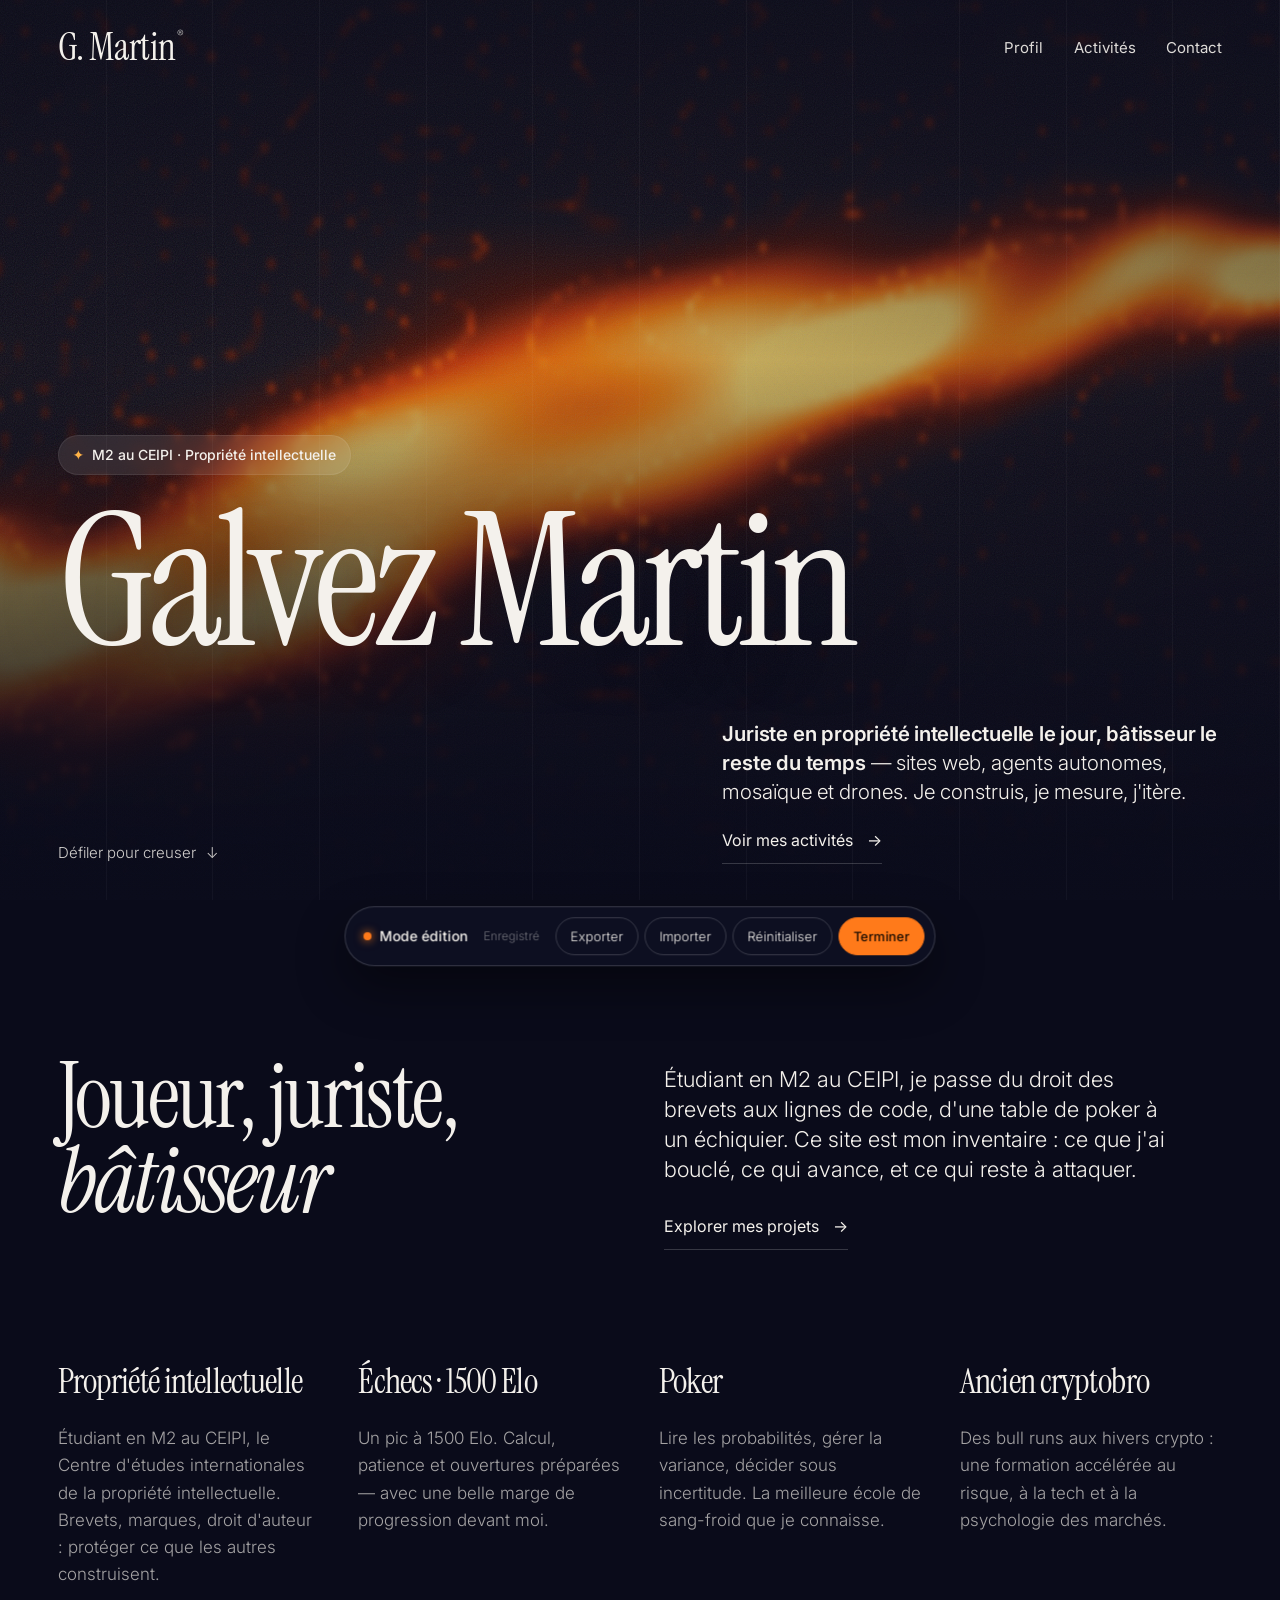
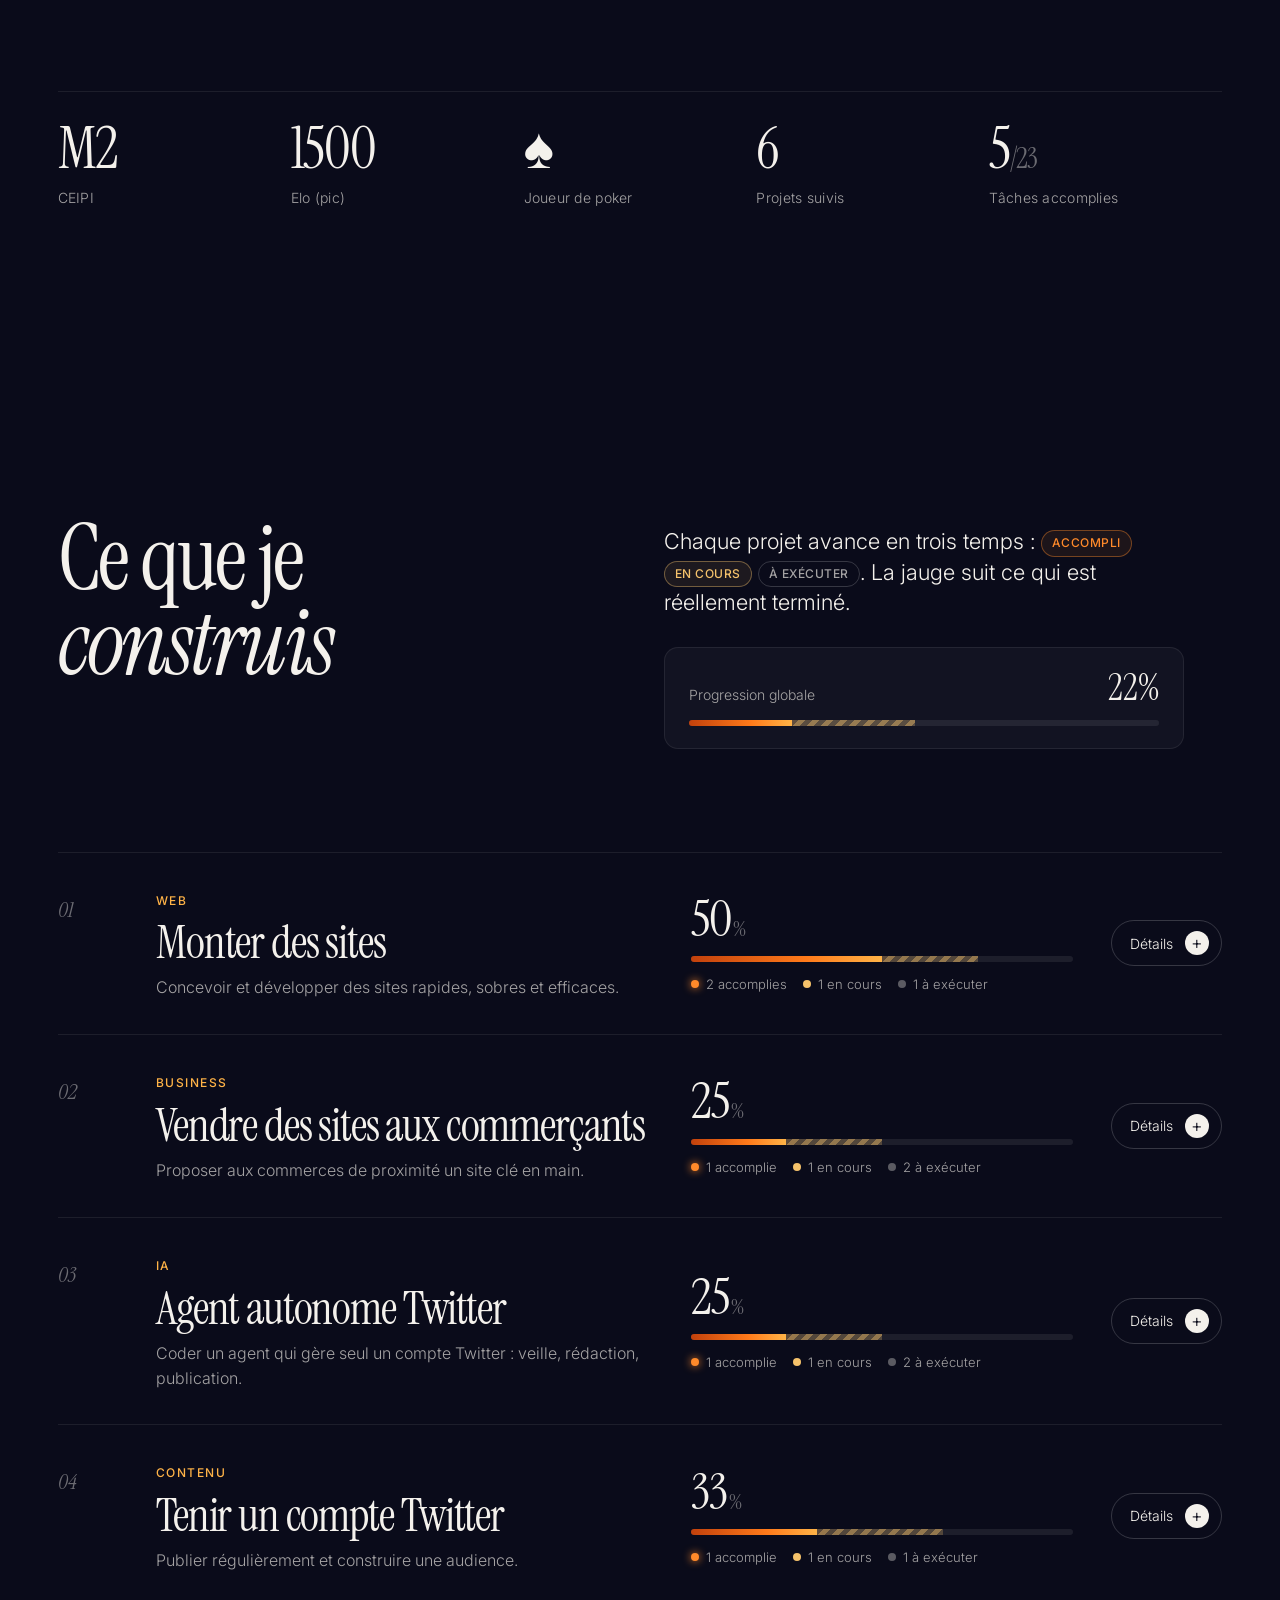
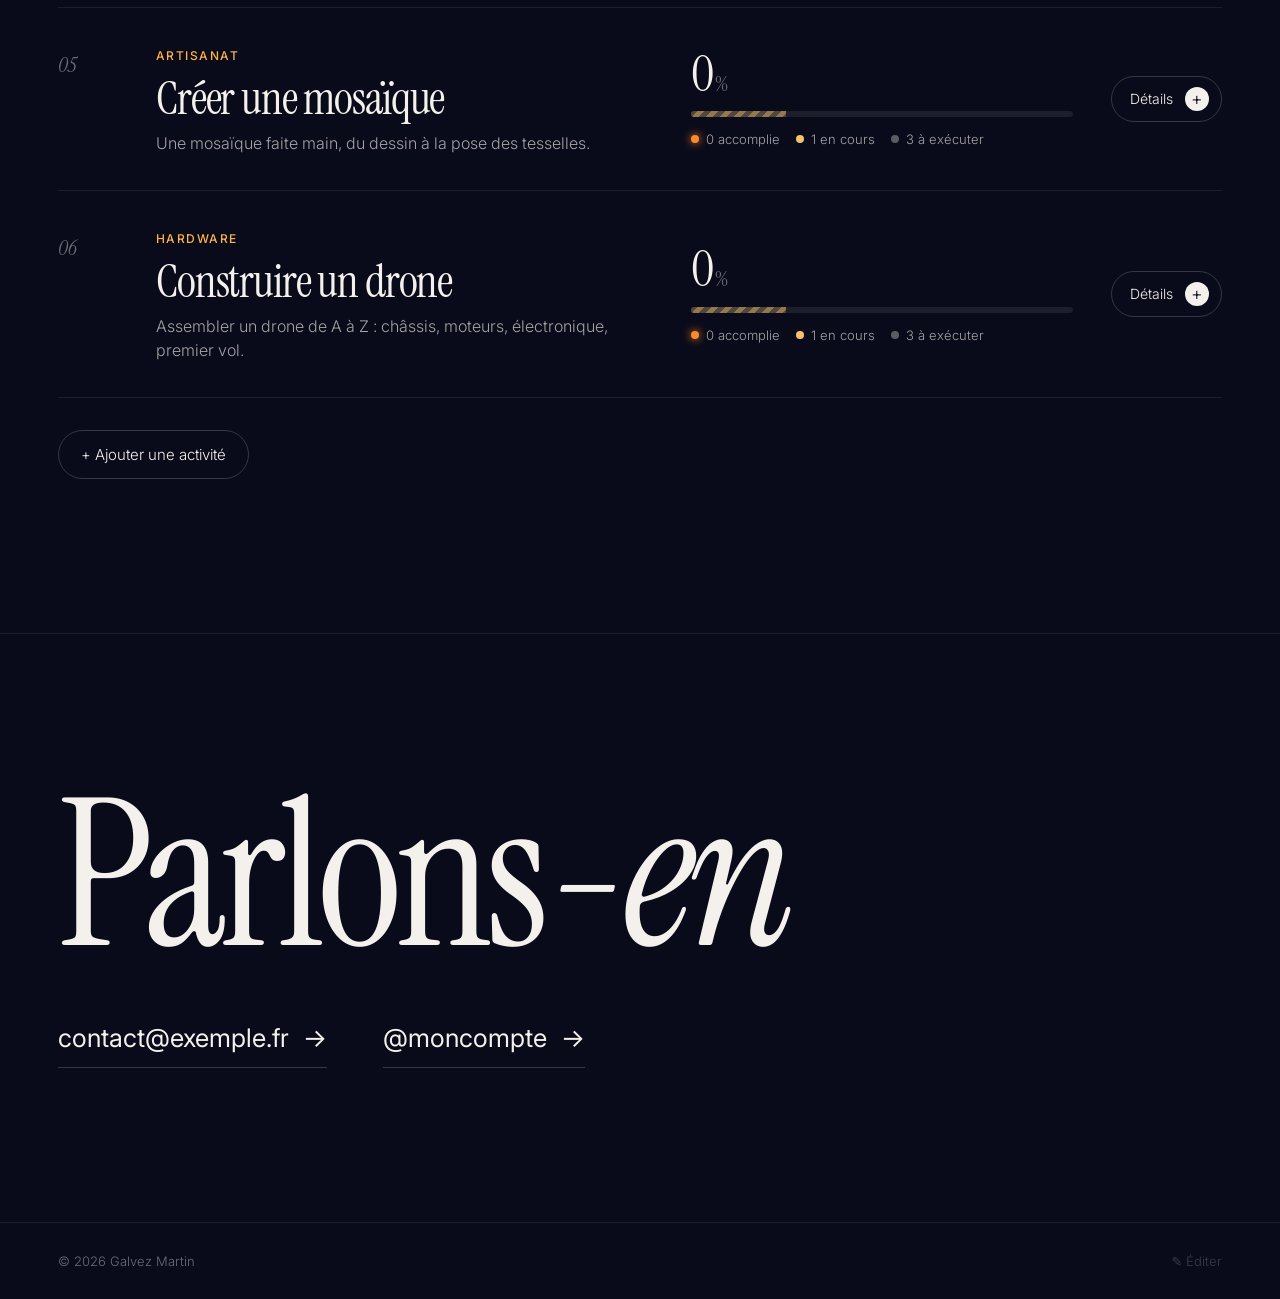
==== index.html @ 37144807 "Site personnel éditable : profil, activités avec suivi de progression et photos Page statique inspir" ====
<!doctype html>
<html lang="fr">
<head>
  <meta charset="utf-8">
  <meta name="viewport" content="width=device-width, initial-scale=1">
  <title>Galvez Martin</title>
  <meta name="description" content="Galvez Martin — étudiant M2 au CEIPI, joueur d'échecs et de poker, bâtisseur de sites, d'agents autonomes, de mosaïques et de drones.">
  <link rel="preconnect" href="https://fonts.googleapis.com">
  <link rel="preconnect" href="https://fonts.gstatic.com" crossorigin>
  <link href="https://fonts.googleapis.com/css2?family=Instrument+Serif:ital@0;1&family=Inter:wght@300;400;500;600&display=swap" rel="stylesheet">
  <link rel="stylesheet" href="css/style.css">
</head>
<body>
  <div class="grid-lines" aria-hidden="true"></div>

  <!-- HERO -->
  <header class="hero" id="top">
    <canvas class="lava" id="lava" aria-hidden="true"></canvas>
    <div class="hero-shade" aria-hidden="true"></div>

    <nav class="nav">
      <a class="logo" href="#top"><span data-edit="profile.logo"></span><sup>®</sup></a>
      <div class="nav-links">
        <a href="#profil">Profil</a>
        <a href="#activites">Activités</a>
        <a href="#contact">Contact</a>
      </div>
    </nav>

    <div class="hero-inner">
      <span class="pill"><span class="spark">✦</span> <span data-edit="profile.badge"></span></span>
      <h1 class="hero-title" data-edit="profile.name"></h1>
    </div>

    <div class="hero-bottom">
      <a class="scroll-cue" href="#profil">Défiler pour creuser <span class="arrow-down">↓</span></a>
      <div class="hero-lead">
        <p><strong data-edit="profile.leadStrong"></strong> <span data-edit="profile.lead"></span></p>
        <a class="link-arrow" href="#activites">Voir mes activités <span>→</span></a>
      </div>
    </div>
  </header>

  <main>
    <!-- PROFIL -->
    <section class="section profile" id="profil">
      <div class="split">
        <h2 class="display">Joueur, juriste,<br><em>bâtisseur</em></h2>
        <div class="split-right">
          <p class="lead" data-edit="profile.intro"></p>
          <a class="link-arrow" href="#activites">Explorer mes projets <span>→</span></a>
        </div>
      </div>

      <div class="traits" id="traits"></div>

      <dl class="stats" id="stats"></dl>
    </section>

    <!-- ACTIVITÉS -->
    <section class="section activities-section" id="activites">
      <div class="split">
        <h2 class="display">Ce que je<br><em>construis</em></h2>
        <div class="split-right">
          <p class="lead">Chaque projet avance en trois temps : <span class="tag tag-done">Accompli</span> <span class="tag tag-doing">En cours</span> <span class="tag tag-todo">À exécuter</span>. La jauge suit ce qui est réellement terminé.</p>
          <div class="global-progress" id="globalProgress"></div>
        </div>
      </div>

      <div class="activities" id="activities"></div>

      <button class="btn btn-ghost edit-only add-activity" id="addActivity" type="button">+ Ajouter une activité</button>
    </section>

    <!-- CONTACT -->
    <section class="section contact" id="contact">
      <h2 class="display huge">Parlons<em>-en</em></h2>
      <div class="contact-links">
        <a class="link-arrow" id="mailLink" href="#"><span data-edit="profile.email"></span> <span>→</span></a>
        <a class="link-arrow" id="twitterLink" href="#" target="_blank" rel="noopener"><span data-edit="profile.twitter"></span> <span>→</span></a>
      </div>
    </section>
  </main>

  <footer class="footer">
    <span>© <span id="year"></span> <span data-edit="profile.name"></span></span>
    <a href="#edit" class="edit-trigger" id="editTrigger" title="Mode édition">✎ Éditer</a>
  </footer>

  <!-- Barre d'édition -->
  <div class="editbar" id="editbar" role="toolbar" aria-label="Outils d'édition">
    <span class="editbar-title"><span class="dot"></span> Mode édition</span>
    <span class="editbar-status" id="saveStatus">Enregistré</span>
    <div class="editbar-actions">
      <button class="btn btn-small" id="exportBtn" type="button" title="Télécharger data.js à placer dans le dossier js/ pour publier">Exporter</button>
      <label class="btn btn-small" title="Recharger une sauvegarde (data.js ou .json)">Importer<input type="file" id="importInput" accept=".js,.json,application/json,text/javascript" hidden></label>
      <button class="btn btn-small btn-danger" id="resetBtn" type="button" title="Effacer les modifications locales">Réinitialiser</button>
      <button class="btn btn-small btn-solid" id="exitEdit" type="button">Terminer</button>
    </div>
  </div>

  <!-- Visionneuse photo -->
  <div class="lightbox" id="lightbox" hidden>
    <button class="lightbox-close" type="button" aria-label="Fermer">×</button>
    <button class="lightbox-nav prev" type="button" aria-label="Photo précédente">←</button>
    <figure><img alt=""><figcaption></figcaption></figure>
    <button class="lightbox-nav next" type="button" aria-label="Photo suivante">→</button>
  </div>

  <div class="toast" id="toast" role="status" aria-live="polite"></div>

  <script src="js/data.js"></script>
  <script src="js/lava.js"></script>
  <script src="js/app.js"></script>
</body>
</html>
---- css/style.css ----
/* ============ Jetons ============ */
:root {
  --bg: #0a0b1a;
  --bg-2: #0f1124;
  --surface: rgba(255, 255, 255, 0.035);
  --surface-2: rgba(255, 255, 255, 0.06);
  --line: rgba(255, 255, 255, 0.08);
  --line-strong: rgba(255, 255, 255, 0.18);
  --text: #f4f1ec;
  --muted: rgba(244, 241, 236, 0.66);
  --faint: rgba(244, 241, 236, 0.42);
  --lava: #ff7a1a;
  --lava-2: #ffb347;
  --ember: #c2410c;
  --done: #ff8a2a;
  --doing: #f5c26b;
  --todo: rgba(244, 241, 236, 0.35);
  --serif: 'Instrument Serif', 'Times New Roman', serif;
  --sans: 'Inter', system-ui, -apple-system, 'Segoe UI', sans-serif;
  --gutter: clamp(16px, 4.5vw, 80px);
  --radius: 14px;
  --ease: cubic-bezier(.2, .7, .1, 1);
}

*, *::before, *::after { box-sizing: border-box; }
html { scroll-behavior: smooth; -webkit-text-size-adjust: 100%; }
body {
  margin: 0;
  background: var(--bg);
  color: var(--text);
  font-family: var(--sans);
  font-weight: 300;
  font-size: 16px;
  line-height: 1.55;
  -webkit-font-smoothing: antialiased;
  overflow-x: hidden;
}
body.no-scroll { overflow: hidden; }
img { max-width: 100%; display: block; }
a { color: inherit; text-decoration: none; }
button, input { font: inherit; color: inherit; }
::selection { background: var(--lava); color: #120a05; }

/* Lignes verticales fines, comme les exemples */
.grid-lines {
  position: fixed;
  inset: 0;
  pointer-events: none;
  z-index: 1;
  background-image: repeating-linear-gradient(90deg, transparent 0, transparent calc(100% / 12 - 1px), rgba(255, 255, 255, 0.035) calc(100% / 12 - 1px), rgba(255, 255, 255, 0.035) calc(100% / 12));
}

/* ============ Hero ============ */
.hero {
  position: relative;
  min-height: 100svh;
  display: flex;
  flex-direction: column;
  padding: 28px var(--gutter) 36px;
  overflow: hidden;
  isolation: isolate;
}
.lava {
  position: absolute;
  inset: -6%;
  width: 112%;
  height: 112%;
  z-index: -2;
  filter: blur(2.5px) saturate(1.15) contrast(1.05);
  transform: scale(1.02);
}
.hero-shade {
  position: absolute;
  inset: 0;
  z-index: -1;
  background:
    radial-gradient(120% 80% at 30% 40%, rgba(10, 11, 26, 0), rgba(10, 11, 26, 0.6)),
    linear-gradient(180deg, rgba(10, 11, 26, 0.5) 0%, rgba(10, 11, 26, 0.1) 40%, rgba(10, 11, 26, 0.9) 92%, var(--bg) 100%);
}
.hero-shade::after { /* grain */
  content: '';
  position: absolute;
  inset: 0;
  opacity: 0.18;
  mix-blend-mode: overlay;
  background-image: url("data:image/svg+xml,%3Csvg xmlns='http://www.w3.org/2000/svg' width='160' height='160'%3E%3Cfilter id='n'%3E%3CfeTurbulence type='fractalNoise' baseFrequency='.9' numOctaves='2' stitchTiles='stitch'/%3E%3C/filter%3E%3Crect width='100%25' height='100%25' filter='url(%23n)'/%3E%3C/svg%3E");
}

.nav {
  display: flex;
  align-items: center;
  justify-content: space-between;
  gap: 24px;
  position: relative;
  z-index: 2;
}
.logo { font-family: var(--serif); font-size: clamp(28px, 3vw, 40px); letter-spacing: -0.01em; line-height: 1; }
.logo sup { font-family: var(--sans); font-size: 10px; margin-left: 2px; vertical-align: top; opacity: .8; }
.nav-links { display: flex; gap: clamp(14px, 2.4vw, 32px); font-size: 15px; font-weight: 400; }
.nav-links a { position: relative; opacity: .9; }
.nav-links a::after {
  content: ''; position: absolute; left: 0; right: 0; bottom: -4px; height: 1px;
  background: currentColor; transform: scaleX(0); transform-origin: left; transition: transform .4s var(--ease);
}
.nav-links a:hover::after { transform: scaleX(1); }

.hero-inner {
  margin-top: auto;
  padding-top: 12vh;
  position: relative;
  z-index: 2;
}
.pill {
  display: inline-flex;
  align-items: center;
  gap: 8px;
  padding: 8px 14px;
  border-radius: 999px;
  background: rgba(255, 255, 255, 0.09);
  backdrop-filter: blur(10px);
  -webkit-backdrop-filter: blur(10px);
  font-size: 14px;
  font-weight: 500;
  border: 1px solid rgba(255, 255, 255, 0.08);
}
.spark { color: var(--lava-2); }
.hero-title {
  font-family: var(--serif);
  font-weight: 400;
  font-size: clamp(64px, 14.5vw, 260px);
  line-height: .9;
  letter-spacing: -0.035em;
  margin: 24px 0 0;
  text-shadow: 0 10px 60px rgba(10, 11, 26, 0.35);
}

.hero-bottom {
  display: flex;
  justify-content: space-between;
  align-items: flex-end;
  gap: 32px;
  margin-top: 6vh;
  position: relative;
  z-index: 2;
}
.scroll-cue { font-size: 15px; display: inline-flex; gap: 10px; align-items: center; opacity: .85; }
.arrow-down { display: inline-block; animation: bob 2.2s var(--ease) infinite; }
@keyframes bob { 50% { transform: translateY(5px); } }
.hero-lead { max-width: 500px; }
.hero-lead p { font-size: clamp(17px, 1.6vw, 22px); line-height: 1.4; margin: 0 0 22px; }
.hero-lead strong { font-weight: 600; letter-spacing: -0.01em; }

.link-arrow {
  display: inline-flex;
  align-items: center;
  gap: 14px;
  padding-bottom: 10px;
  border-bottom: 1px solid var(--line-strong);
  font-size: 16px;
  font-weight: 400;
  transition: border-color .3s, gap .3s var(--ease);
}
.link-arrow > span:last-child { transition: transform .3s var(--ease); }
.link-arrow:hover { border-color: var(--lava); gap: 20px; }

/* ============ Sections ============ */
main, .footer { position: relative; z-index: 2; }
.section { padding: clamp(80px, 12vw, 160px) var(--gutter); position: relative; }
.split {
  display: grid;
  grid-template-columns: 1fr 1fr;
  gap: 48px;
  align-items: start;
}
.display {
  font-family: var(--serif);
  font-weight: 400;
  font-size: clamp(52px, 7vw, 104px);
  line-height: .95;
  letter-spacing: -0.03em;
  margin: 0;
}
.display em { font-style: italic; }
.split-right { max-width: 520px; padding-top: 10px; }
.lead { font-size: clamp(18px, 1.7vw, 26px); line-height: 1.38; margin: 0 0 30px; font-weight: 300; }

/* Traits / convictions */
.traits {
  display: grid;
  grid-template-columns: repeat(4, 1fr);
  gap: clamp(24px, 3vw, 56px);
  margin-top: clamp(64px, 9vw, 130px);
}
.trait h3 {
  font-family: var(--serif);
  font-weight: 400;
  font-size: clamp(30px, 2.7vw, 42px);
  letter-spacing: -0.025em;
  line-height: 1;
  margin: 0 0 26px;
}
.trait p { color: var(--muted); font-size: 17px; line-height: 1.6; margin: 0; }

.stats {
  display: grid;
  grid-template-columns: repeat(5, 1fr);
  margin: clamp(64px, 8vw, 110px) 0 0;
  border-top: 1px solid var(--line);
}
.stat { padding: 28px 20px 0 0; }
.stat dt { font-family: var(--serif); font-size: clamp(40px, 4.5vw, 64px); line-height: 1; letter-spacing: -0.02em; }
.stat dt small { font-size: .5em; color: var(--faint); }
.stat dd { margin: 10px 0 0; color: var(--muted); font-size: 14px; letter-spacing: .02em; }

/* Tags d'état */
.tag {
  display: inline-flex;
  align-items: center;
  gap: 6px;
  font-family: var(--sans);
  font-size: 12px;
  font-weight: 500;
  letter-spacing: .04em;
  text-transform: uppercase;
  padding: 4px 10px;
  border-radius: 999px;
  border: 1px solid;
  vertical-align: middle;
  white-space: nowrap;
}
.tag-done { color: var(--done); border-color: rgba(255, 138, 42, .4); background: rgba(255, 138, 42, .08); }
.tag-doing { color: var(--doing); border-color: rgba(245, 194, 107, .4); background: rgba(245, 194, 107, .08); }
.tag-todo { color: var(--muted); border-color: var(--line-strong); }

/* ============ Barres de progression ============ */
.bar {
  position: relative;
  display: flex;
  height: 6px;
  border-radius: 999px;
  background: rgba(255, 255, 255, 0.08);
  overflow: hidden;
}
.bar-done, .bar-doing { height: 100%; transition: width 1.4s var(--ease); }
.bar-done {
  background: linear-gradient(90deg, var(--ember), var(--lava) 60%, var(--lava-2));
  box-shadow: 0 0 18px rgba(255, 122, 26, .55);
  position: relative;
}
.bar-done::after { /* lueur qui balaie la barre */
  content: '';
  position: absolute;
  inset: 0;
  background: linear-gradient(90deg, transparent, rgba(255, 255, 255, .45), transparent);
  transform: translateX(-100%);
  animation: sheen 3.2s 1.4s ease-in-out infinite;
}
@keyframes sheen { 60%, 100% { transform: translateX(100%); } }
.bar-doing {
  background: repeating-linear-gradient(-45deg, rgba(245, 194, 107, .55) 0 5px, rgba(245, 194, 107, .25) 5px 10px);
  background-size: 14px 14px;
  animation: stripes 1s linear infinite;
}
@keyframes stripes { to { background-position: 14px 0; } }

.global-progress { padding: 22px 24px; border: 1px solid var(--line); border-radius: var(--radius); background: var(--surface); }
.global-head { display: flex; justify-content: space-between; align-items: baseline; margin-bottom: 14px; color: var(--muted); font-size: 14px; }
.global-head strong { font-family: var(--serif); font-weight: 400; color: var(--text); font-size: 36px; line-height: 1; }

/* ============ Activités ============ */
.activities { margin-top: clamp(56px, 8vw, 110px); border-top: 1px solid var(--line); }
.activity { border-bottom: 1px solid var(--line); }
.activity-head {
  display: grid;
  grid-template-columns: 60px minmax(0, 1.3fr) minmax(0, 1fr) auto;
  gap: clamp(16px, 3vw, 48px);
  align-items: center;
  padding: 34px 0;
}
.activity-index { font-family: var(--serif); font-style: italic; color: var(--faint); font-size: 22px; align-self: start; padding-top: 6px; }
.activity-tag { font-size: 12px; text-transform: uppercase; letter-spacing: .12em; color: var(--lava-2); font-weight: 500; }
.activity-title {
  font-family: var(--serif);
  font-weight: 400;
  font-size: clamp(32px, 3.6vw, 54px);
  letter-spacing: -0.025em;
  line-height: 1;
  margin: 8px 0 10px;
  transition: color .3s;
}
.activity:hover .activity-title { color: #fff6ec; }
.activity-desc { margin: 0; color: var(--muted); font-size: 16px; }

.progress-num { font-family: var(--serif); line-height: 1; margin-bottom: 12px; }
.progress-num strong { font-weight: 400; font-size: clamp(40px, 4vw, 56px); letter-spacing: -0.02em; }
.progress-num span { font-size: 22px; color: var(--faint); margin-left: 2px; }
.progress-legend { display: flex; flex-wrap: wrap; gap: 6px 16px; margin-top: 12px; font-size: 13px; color: var(--muted); }
.progress-legend i { display: inline-block; width: 8px; height: 8px; border-radius: 50%; margin-right: 7px; vertical-align: 1px; }
.dot-done { background: var(--done); box-shadow: 0 0 8px var(--done); }
.dot-doing { background: var(--doing); }
.dot-todo { background: var(--todo); }

.activity-toggle {
  display: inline-flex;
  align-items: center;
  gap: 12px;
  background: none;
  border: 1px solid var(--line-strong);
  border-radius: 999px;
  padding: 10px 12px 10px 18px;
  cursor: pointer;
  font-size: 14px;
  transition: border-color .3s, background .3s;
}
.activity-toggle:hover { border-color: var(--lava); background: rgba(255, 122, 26, .08); }
.toggle-icon {
  display: grid; place-items: center;
  width: 24px; height: 24px; border-radius: 50%;
  background: var(--text); color: var(--bg);
  font-size: 18px; line-height: 1;
  transition: transform .4s var(--ease);
}
.activity.open .toggle-icon { transform: rotate(45deg); }

.activity-body {
  display: grid;
  grid-template-rows: 0fr;
  transition: grid-template-rows .55s var(--ease);
}
.activity.open .activity-body { grid-template-rows: 1fr; }
.activity-body-inner { overflow: hidden; min-height: 0; }
.columns {
  display: grid;
  grid-template-columns: repeat(3, 1fr);
  gap: 16px;
  padding: 0 0 40px 60px;
  padding-left: calc(60px + clamp(16px, 3vw, 48px));
}
.col {
  background: var(--surface);
  border: 1px solid var(--line);
  border-radius: var(--radius);
  padding: 16px;
  transition: border-color .2s, background .2s;
  min-width: 0;
}
.col.drop { border-color: var(--lava); background: rgba(255, 122, 26, .06); }
.col-head { display: flex; justify-content: space-between; align-items: center; margin-bottom: 14px; }
.col-count { font-family: var(--serif); font-size: 22px; color: var(--faint); }
.task-list { list-style: none; margin: 0; padding: 0; display: grid; gap: 10px; }
.empty { color: var(--faint); font-size: 14px; padding: 10px 2px; font-style: italic; }

.task {
  background: var(--bg-2);
  border: 1px solid var(--line);
  border-left: 2px solid var(--todo);
  border-radius: 10px;
  padding: 12px 14px;
  transition: transform .2s, border-color .2s, opacity .2s;
}
.task.s-done { border-left-color: var(--done); }
.task.s-doing { border-left-color: var(--doing); }
.task.s-done .task-text { color: var(--text); }
.task.dragging { opacity: .4; }
body.editing .task[draggable="true"] { cursor: grab; }
.task-text { margin: 0; font-size: 15px; line-height: 1.45; font-weight: 400; overflow-wrap: anywhere; }
.task-date { display: block; margin-top: 6px; font-size: 12px; color: var(--faint); }
.task-photos { display: grid; grid-template-columns: repeat(auto-fill, minmax(64px, 1fr)); gap: 6px; margin-top: 10px; }
.thumb { position: relative; aspect-ratio: 1; }
.thumb-open { all: unset; cursor: zoom-in; display: block; width: 100%; height: 100%; border-radius: 6px; overflow: hidden; }
.thumb-open:focus-visible { outline: 2px solid var(--lava); outline-offset: 2px; }
.thumb img { width: 100%; height: 100%; object-fit: cover; transition: transform .4s var(--ease); }
.thumb-open:hover img { transform: scale(1.06); }
.thumb-del {
  position: absolute; top: -6px; right: -6px;
  width: 20px; height: 20px; border-radius: 50%;
  border: 0; background: #e5484d; color: #fff; font-size: 14px; line-height: 1;
  cursor: pointer; display: grid; place-items: center;
}

/* ============ Mode édition ============ */
.edit-only { display: none; }
body.editing .edit-only { display: inline-flex; }
body.editing [contenteditable] {
  outline: 1px dashed rgba(255, 179, 71, .35);
  outline-offset: 4px;
  border-radius: 3px;
  cursor: text;
  transition: outline-color .2s, background .2s;
}
body.editing [contenteditable]:hover { outline-color: rgba(255, 179, 71, .7); }
body.editing [contenteditable]:focus { outline: 1px solid var(--lava); background: rgba(255, 122, 26, .07); }
body.editing { padding-bottom: 90px; }

.task-tools { display: flex; flex-wrap: wrap; gap: 6px; margin-top: 12px; padding-top: 10px; border-top: 1px solid var(--line); }
.seg { display: inline-flex; border: 1px solid var(--line-strong); border-radius: 999px; overflow: hidden; }
.seg-btn {
  border: 0; background: none; cursor: pointer;
  font-size: 11px; padding: 5px 9px; color: var(--muted);
  transition: background .2s, color .2s;
}
.seg-btn + .seg-btn { border-left: 1px solid var(--line); }
.seg-btn:hover { color: var(--text); background: var(--surface-2); }
.seg-btn.on.s-done { background: var(--done); color: #1a0d03; }
.seg-btn.on.s-doing { background: var(--doing); color: #1a1203; }
.seg-btn.on.s-todo { background: rgba(244, 241, 236, .85); color: var(--bg); }
.icon-btn {
  display: inline-flex; align-items: center; gap: 4px;
  border: 1px solid var(--line-strong); background: none; border-radius: 999px;
  font-size: 12px; padding: 5px 10px; cursor: pointer; color: var(--muted);
  transition: color .2s, border-color .2s, background .2s;
}
.icon-btn:hover { color: var(--text); border-color: var(--lava); }
.icon-btn.danger:hover { border-color: #e5484d; color: #ff8589; }
.icon-btn[disabled] { opacity: .35; pointer-events: none; }

.add-task { display: flex; gap: 6px; margin-top: 12px; }
.add-task input {
  flex: 1; min-width: 0;
  background: transparent; border: 1px dashed var(--line-strong); border-radius: 10px;
  padding: 9px 12px; font-size: 14px;
}
.add-task input:focus { outline: none; border-style: solid; border-color: var(--lava); }
.add-task .icon-btn { border-radius: 10px; font-size: 16px; padding: 0 12px; }

.activity-admin { display: flex; flex-wrap: wrap; gap: 8px; padding: 0 0 32px calc(60px + clamp(16px, 3vw, 48px)); }

.btn {
  display: inline-flex; align-items: center; justify-content: center; gap: 8px;
  border: 1px solid var(--line-strong); background: none; border-radius: 999px;
  padding: 12px 22px; cursor: pointer; font-size: 15px; transition: all .25s;
}
.btn:hover { border-color: var(--lava); background: rgba(255, 122, 26, .08); }
.btn-ghost { margin-top: 32px; }
.btn-small { padding: 8px 14px; font-size: 13px; }
.btn-solid { background: var(--lava); border-color: var(--lava); color: #1a0d03; font-weight: 500; }
.btn-solid:hover { background: var(--lava-2); border-color: var(--lava-2); }
.btn-danger:hover { border-color: #e5484d; background: rgba(229, 72, 77, .1); }

.editbar {
  position: fixed;
  left: 50%;
  bottom: 18px;
  transform: translate(-50%, 140%);
  z-index: 50;
  display: flex;
  align-items: center;
  gap: 16px;
  padding: 10px 10px 10px 18px;
  max-width: calc(100vw - 32px);
  background: rgba(15, 17, 36, .86);
  backdrop-filter: blur(14px);
  -webkit-backdrop-filter: blur(14px);
  border: 1px solid var(--line-strong);
  border-radius: 999px;
  box-shadow: 0 20px 50px rgba(0, 0, 0, .45);
  transition: transform .5s var(--ease);
}
body.editing .editbar { transform: translate(-50%, 0); }
.editbar-title { display: inline-flex; align-items: center; gap: 8px; font-weight: 500; font-size: 14px; white-space: nowrap; }
.editbar-title .dot { width: 8px; height: 8px; border-radius: 50%; background: var(--lava); box-shadow: 0 0 10px var(--lava); animation: pulse 1.8s infinite; }
@keyframes pulse { 50% { opacity: .35; } }
.editbar-status { font-size: 12px; color: var(--faint); white-space: nowrap; }
.editbar-actions { display: flex; gap: 6px; }

/* ============ Contact & pied de page ============ */
.contact { border-top: 1px solid var(--line); }
.display.huge { font-size: clamp(72px, 16vw, 260px); line-height: .85; }
.contact-links { display: flex; flex-wrap: wrap; gap: 24px 56px; margin-top: 56px; }
.contact-links .link-arrow { font-size: clamp(18px, 2vw, 26px); }

.footer {
  display: flex; justify-content: space-between; align-items: center; gap: 16px;
  padding: 28px var(--gutter);
  border-top: 1px solid var(--line);
  color: var(--faint);
  font-size: 13px;
}
.edit-trigger { opacity: .5; transition: opacity .2s, color .2s; }
.edit-trigger:hover { opacity: 1; color: var(--lava-2); }
body.editing .edit-trigger { visibility: hidden; }

/* ============ Visionneuse ============ */
.lightbox {
  position: fixed; inset: 0; z-index: 100;
  display: grid; place-items: center;
  background: rgba(5, 6, 14, .92);
  backdrop-filter: blur(8px);
  padding: 56px 16px;
}
.lightbox[hidden] { display: none; }
.lightbox figure { margin: 0; max-width: min(1100px, 100%); }
.lightbox img { max-height: 78vh; width: auto; margin: 0 auto; border-radius: 8px; }
.lightbox figcaption { margin-top: 14px; text-align: center; color: var(--muted); font-size: 14px; }
.lightbox-close, .lightbox-nav {
  position: absolute; border: 1px solid var(--line-strong); background: rgba(255, 255, 255, .05);
  width: 48px; height: 48px; border-radius: 50%; cursor: pointer; font-size: 22px;
  display: grid; place-items: center; transition: border-color .2s;
}
.lightbox-close:hover, .lightbox-nav:hover { border-color: var(--lava); }
.lightbox-close { top: 16px; right: 16px; font-size: 28px; }
.lightbox-nav.prev { left: 16px; top: 50%; transform: translateY(-50%); }
.lightbox-nav.next { right: 16px; top: 50%; transform: translateY(-50%); }
.lightbox-nav[hidden] { display: none; }

.toast {
  position: fixed; left: 50%; top: 20px; z-index: 120;
  transform: translate(-50%, -150%);
  background: var(--text); color: var(--bg);
  padding: 10px 18px; border-radius: 999px; font-size: 14px; font-weight: 500;
  transition: transform .45s var(--ease), visibility .45s;
  visibility: hidden;
  max-width: calc(100vw - 32px);
  text-align: center;
}
.toast.show { transform: translate(-50%, 0); visibility: visible; }

/* ============ Apparitions ============ */
.reveal { opacity: 0; transform: translateY(24px); transition: opacity .9s var(--ease), transform .9s var(--ease); }
.reveal.in { opacity: 1; transform: none; }
.traits .trait:nth-child(2) { transition-delay: .08s; }
.traits .trait:nth-child(3) { transition-delay: .16s; }
.traits .trait:nth-child(4) { transition-delay: .24s; }

@media (prefers-reduced-motion: reduce) {
  *, *::before, *::after { animation: none !important; transition-duration: .01ms !important; }
  .reveal { opacity: 1; transform: none; }
}

/* ============ Responsive ============ */
@media (max-width: 1100px) {
  .traits { grid-template-columns: repeat(2, 1fr); }
  .stats { grid-template-columns: repeat(3, 1fr); }
  .activity-head { grid-template-columns: 44px minmax(0, 1fr) auto; }
  .activity-progress { grid-column: 2 / -1; grid-row: 2; }
  .activity-toggle { grid-column: 3; grid-row: 1; align-self: start; }
  .columns, .activity-admin { padding-left: calc(44px + clamp(16px, 3vw, 48px)); }
}
@media (max-width: 820px) {
  .split { grid-template-columns: 1fr; gap: 28px; }
  .columns { grid-template-columns: 1fr; padding-left: 0; }
  .activity-admin { padding-left: 0; }
  .hero-bottom { flex-direction: column-reverse; align-items: flex-start; }
  .editbar { border-radius: 20px; flex-wrap: wrap; justify-content: center; padding: 10px; }
  .editbar-actions { flex-wrap: wrap; justify-content: center; }
}
@media (max-width: 600px) {
  .nav-links a:not(:last-child) { display: none; }
  .traits { grid-template-columns: 1fr; }
  .stats { grid-template-columns: repeat(2, 1fr); }
  .activity-head { grid-template-columns: minmax(0, 1fr) auto; padding: 26px 0; }
  .activity-index { display: none; }
  .activity-info { grid-column: 1; }
  .activity-progress { grid-column: 1 / -1; }
  .activity-toggle { grid-column: 2; }
  .toggle-label { display: none; }
  .activity-toggle { padding: 8px; }
  .hero-title { margin-top: 18px; }
}
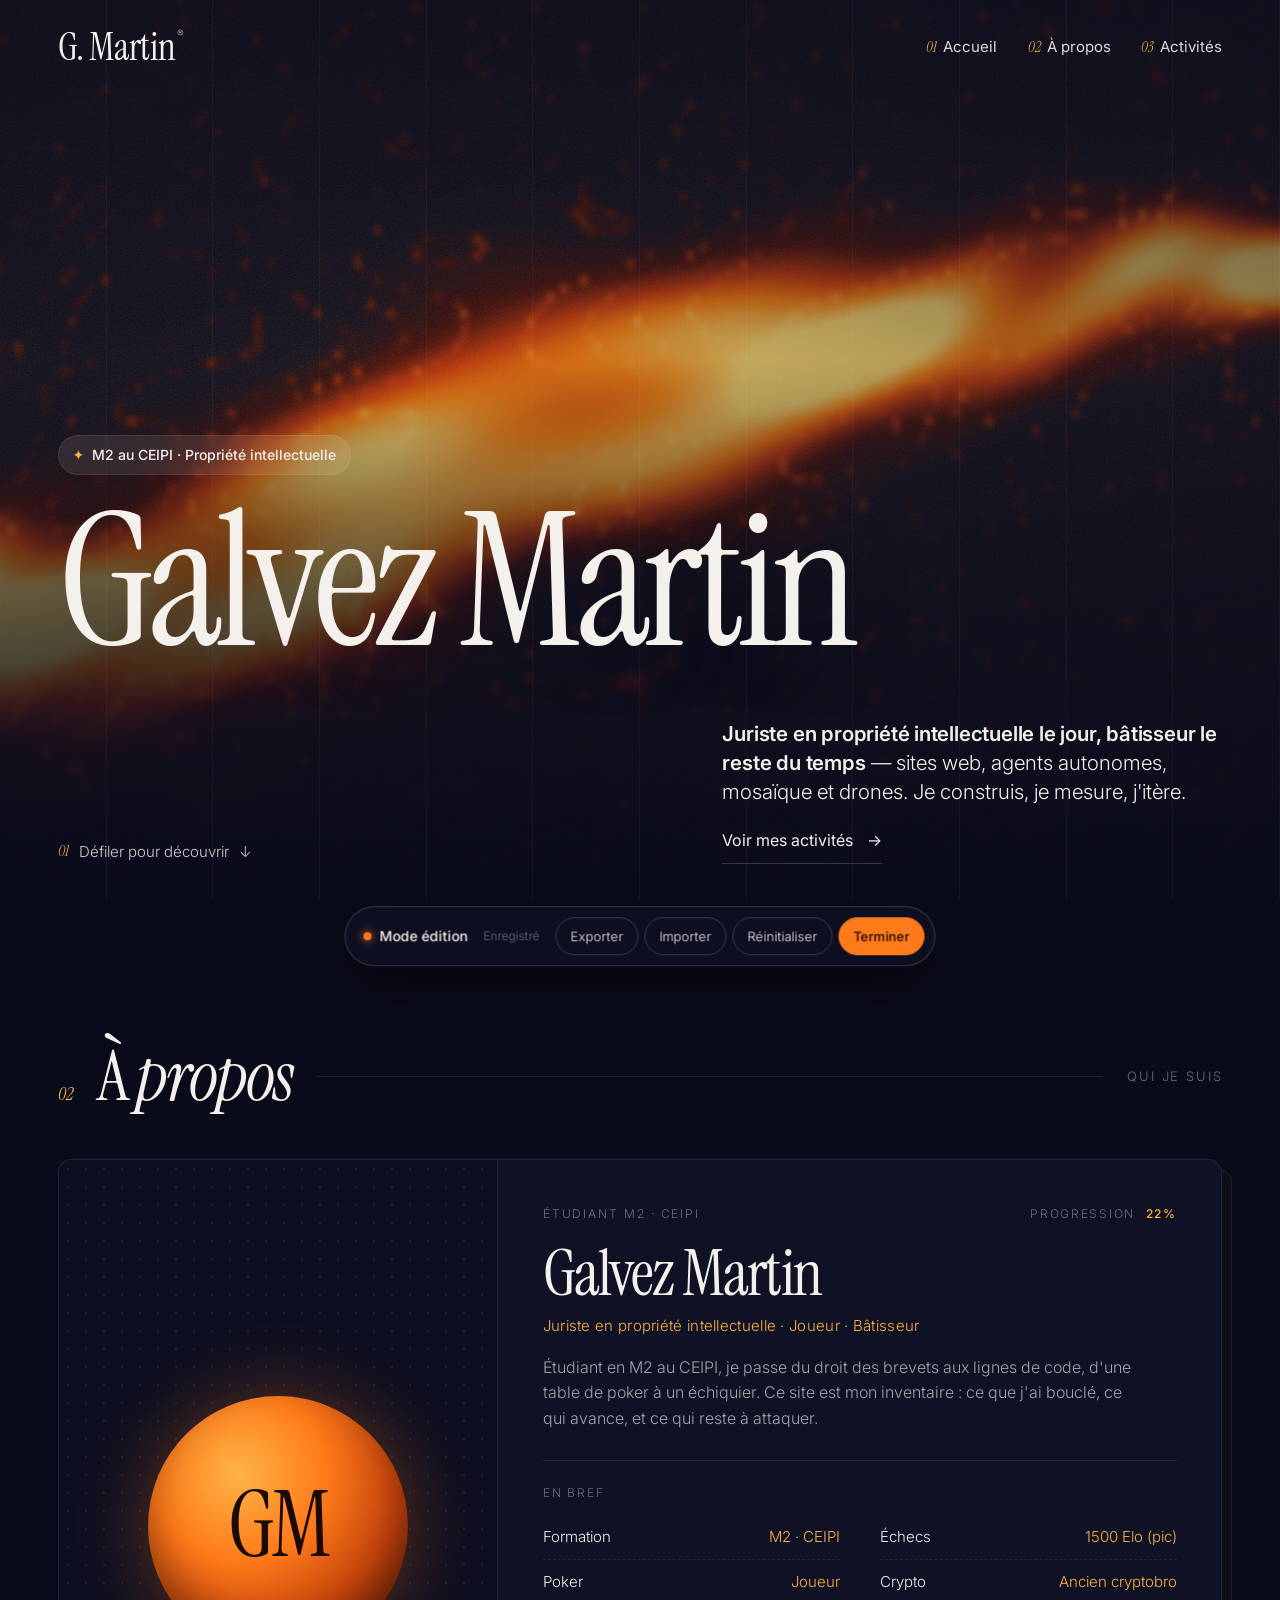
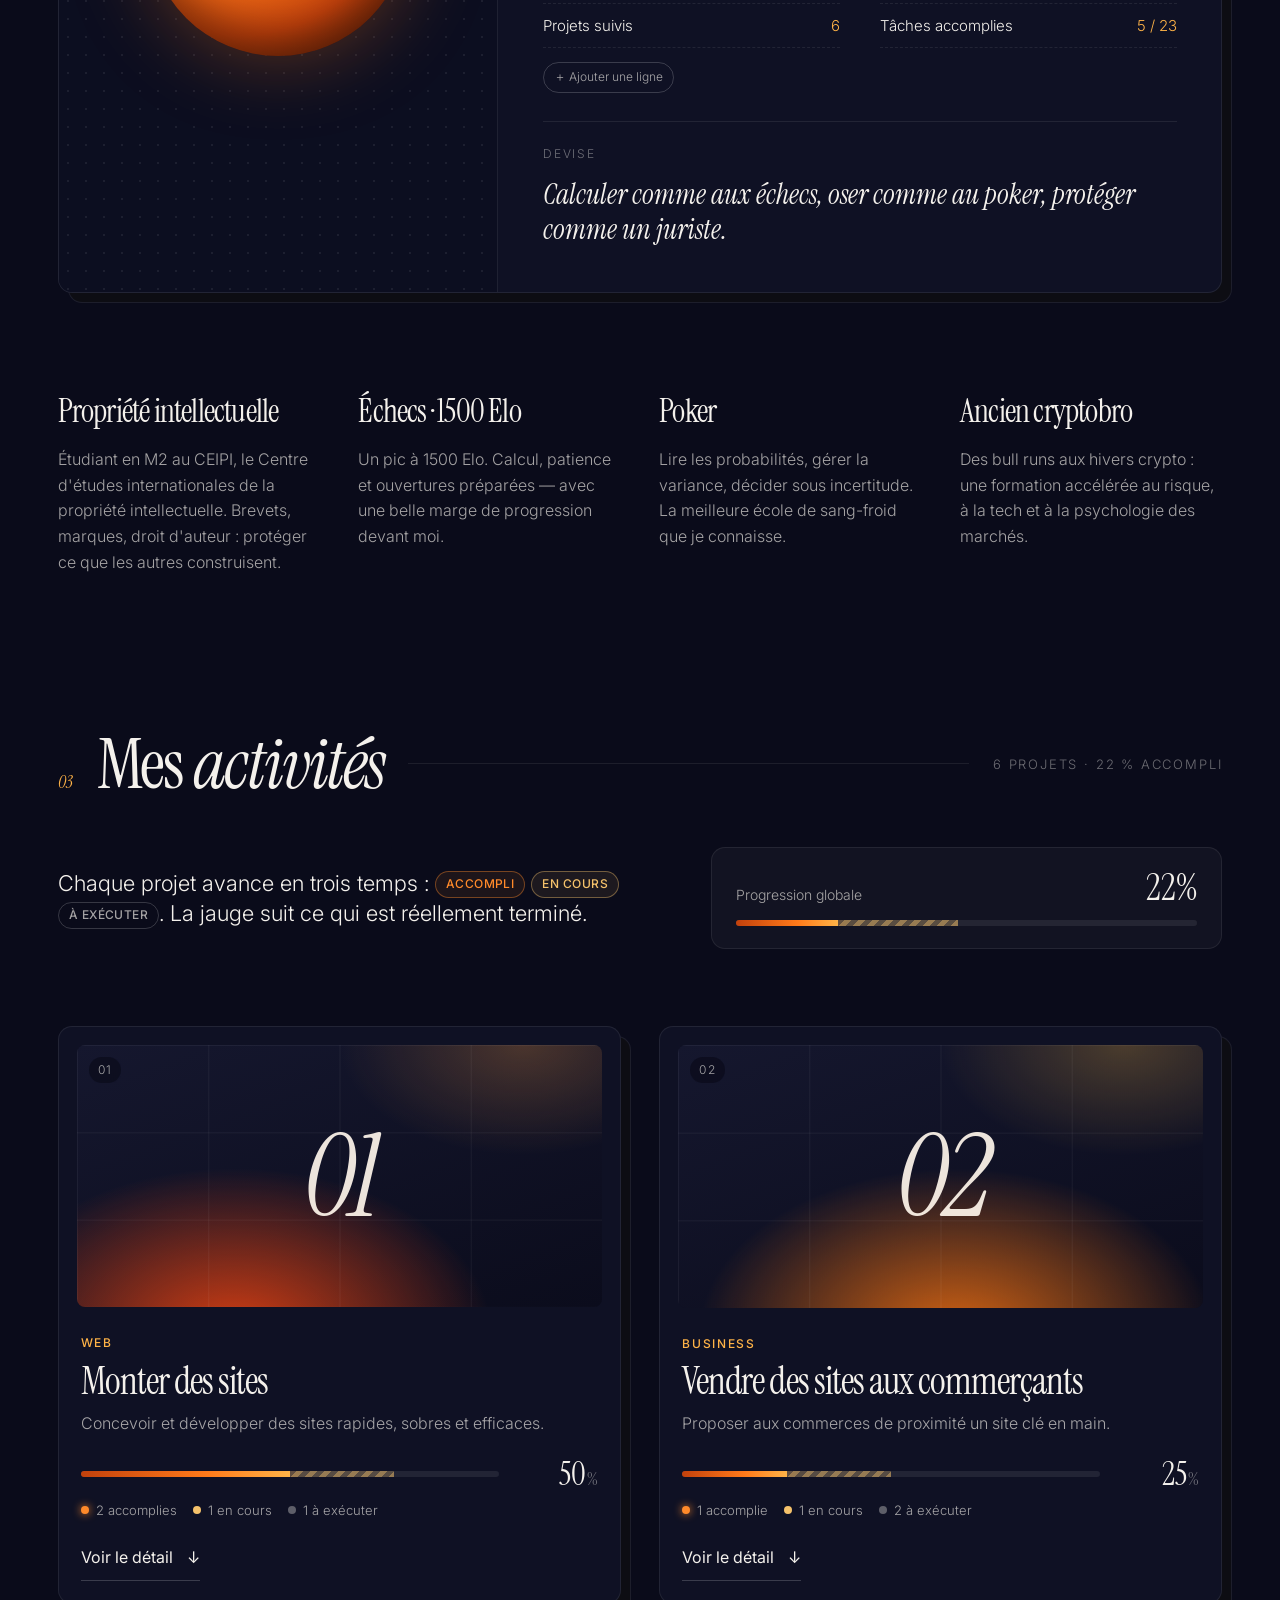
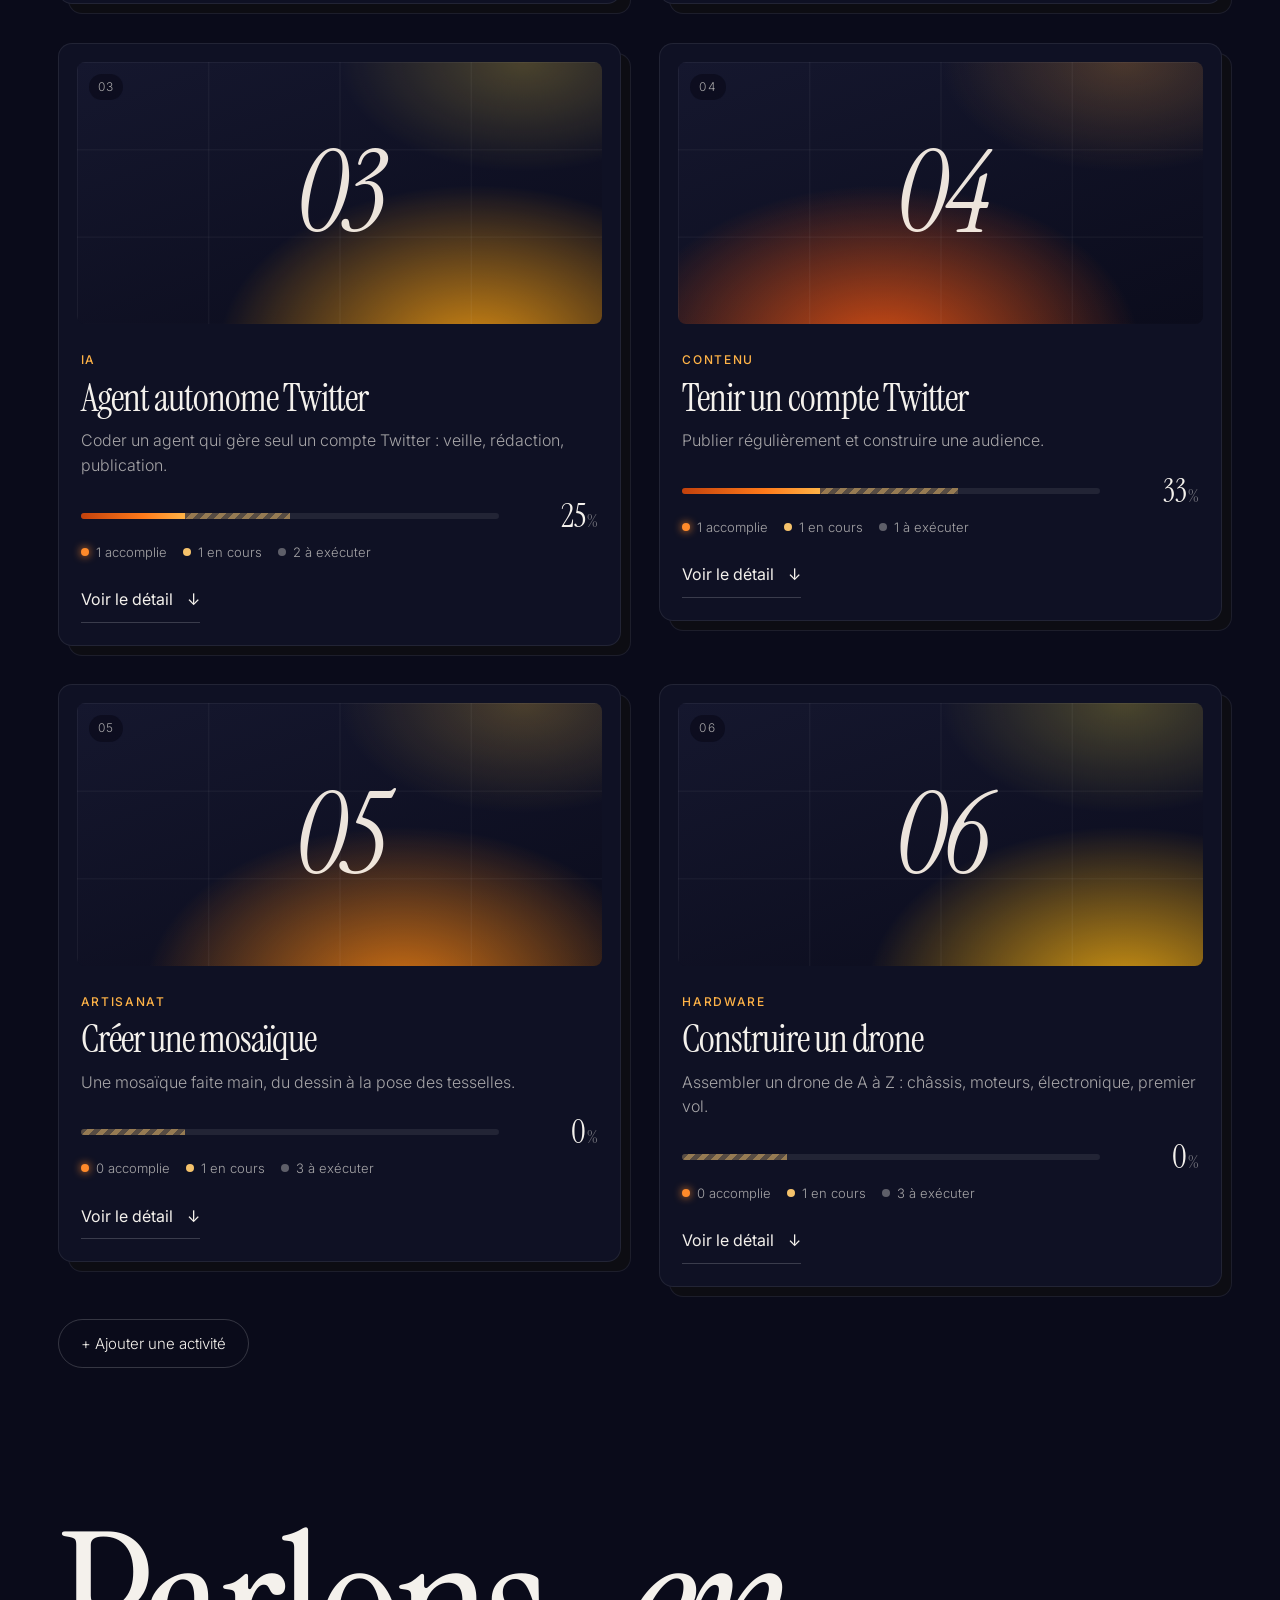
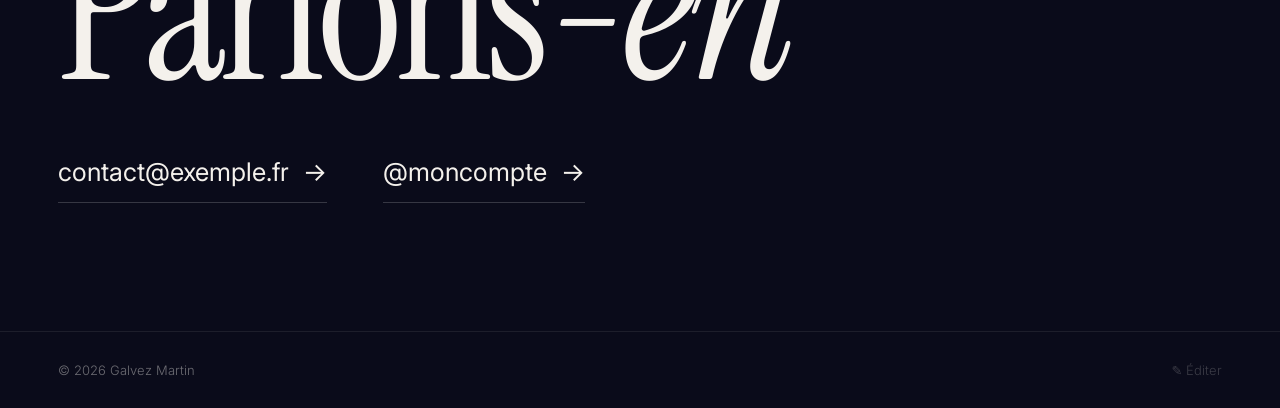
==== commit d5d0755f: "Découpe le site en trois parties : accueil, À propos, Activités - En-têtes de partie numérotés (titr" ====
--- a/index.html
+++ b/index.html
@@ -21,9 +21,9 @@
     <nav class="nav">
       <a class="logo" href="#top"><span data-edit="profile.logo"></span><sup>®</sup></a>
       <div class="nav-links">
-        <a href="#profil">Profil</a>
-        <a href="#activites">Activités</a>
-        <a href="#contact">Contact</a>
+        <a href="#top"><span class="nav-num">01</span>Accueil</a>
+        <a href="#profil"><span class="nav-num">02</span>À propos</a>
+        <a href="#activites"><span class="nav-num">03</span>Activités</a>
       </div>
     </nav>
 
@@ -33,7 +33,7 @@
     </div>
 
     <div class="hero-bottom">
-      <a class="scroll-cue" href="#profil">Défiler pour creuser <span class="arrow-down">↓</span></a>
+      <a class="scroll-cue" href="#profil"><span class="section-num">01</span> Défiler pour découvrir <span class="arrow-down">↓</span></a>
       <div class="hero-lead">
         <p><strong data-edit="profile.leadStrong"></strong> <span data-edit="profile.lead"></span></p>
         <a class="link-arrow" href="#activites">Voir mes activités <span>→</span></a>
@@ -42,29 +42,52 @@
   </header>
 
   <main>
-    <!-- PROFIL -->
-    <section class="section profile" id="profil">
-      <div class="split">
-        <h2 class="display">Joueur, juriste,<br><em>bâtisseur</em></h2>
-        <div class="split-right">
-          <p class="lead" data-edit="profile.intro"></p>
-          <a class="link-arrow" href="#activites">Explorer mes projets <span>→</span></a>
-        </div>
+    <!-- PARTIE 2 : À PROPOS -->
+    <section class="section about" id="profil">
+      <div class="section-head reveal">
+        <span class="section-num">02</span>
+        <h2 class="section-title">À <em>propos</em></h2>
+        <span class="section-rule" aria-hidden="true"></span>
+        <span class="section-meta">Qui je suis</span>
       </div>
 
+      <article class="card about-card reveal">
+        <div class="about-portrait" id="portrait"></div>
+        <div class="about-info">
+          <div class="about-top">
+            <span class="eyebrow" data-edit="profile.role"></span>
+            <span class="about-level" id="aboutLevel"></span>
+          </div>
+          <h3 class="about-name" data-edit="profile.name"></h3>
+          <p class="about-tagline" data-edit="profile.tagline"></p>
+          <p class="about-bio" data-edit="profile.intro"></p>
+
+          <hr class="rule">
+          <span class="eyebrow">En bref</span>
+          <dl class="inventory" id="inventory"></dl>
+          <button type="button" class="icon-btn edit-only add-inventory" id="addInventory">＋ Ajouter une ligne</button>
+
+          <hr class="rule">
+          <span class="eyebrow">Devise</span>
+          <p class="about-motto" data-edit="profile.motto"></p>
+        </div>
+      </article>
+
       <div class="traits" id="traits"></div>
-
-      <dl class="stats" id="stats"></dl>
     </section>
 
-    <!-- ACTIVITÉS -->
+    <!-- PARTIE 3 : ACTIVITÉS -->
     <section class="section activities-section" id="activites">
-      <div class="split">
-        <h2 class="display">Ce que je<br><em>construis</em></h2>
-        <div class="split-right">
-          <p class="lead">Chaque projet avance en trois temps : <span class="tag tag-done">Accompli</span> <span class="tag tag-doing">En cours</span> <span class="tag tag-todo">À exécuter</span>. La jauge suit ce qui est réellement terminé.</p>
-          <div class="global-progress" id="globalProgress"></div>
-        </div>
+      <div class="section-head reveal">
+        <span class="section-num">03</span>
+        <h2 class="section-title">Mes <em>activités</em></h2>
+        <span class="section-rule" aria-hidden="true"></span>
+        <span class="section-meta" id="activitiesMeta"></span>
+      </div>
+
+      <div class="activities-intro">
+        <p class="lead">Chaque projet avance en trois temps : <span class="tag tag-done">Accompli</span> <span class="tag tag-doing">En cours</span> <span class="tag tag-todo">À exécuter</span>. La jauge suit ce qui est réellement terminé.</p>
+        <div class="global-progress" id="globalProgress"></div>
       </div>
 
       <div class="activities" id="activities"></div>
--- a/css/style.css
+++ b/css/style.css
@@ -165,52 +165,134 @@
 
 /* ============ Sections ============ */
 main, .footer { position: relative; z-index: 2; }
-.section { padding: clamp(80px, 12vw, 160px) var(--gutter); position: relative; }
-.split {
-  display: grid;
-  grid-template-columns: 1fr 1fr;
-  gap: 48px;
-  align-items: start;
-}
-.display {
+.section { padding: clamp(80px, 11vw, 150px) var(--gutter) 0; position: relative; }
+.section + .section { padding-top: clamp(100px, 12vw, 170px); }
+.lead { font-size: clamp(18px, 1.7vw, 24px); line-height: 1.4; margin: 0; font-weight: 300; }
+.display { font-family: var(--serif); font-weight: 400; line-height: .95; letter-spacing: -0.03em; margin: 0; }
+.display em { font-style: italic; }
+
+/* En-tête de partie : numéro, titre, filet, mention */
+.section-head {
+  display: flex;
+  align-items: baseline;
+  gap: clamp(12px, 2vw, 24px);
+  margin-bottom: clamp(28px, 4vw, 48px);
+}
+.section-num {
+  font-family: var(--serif);
+  font-style: italic;
+  font-size: 18px;
+  color: var(--lava-2);
+}
+.section-title {
   font-family: var(--serif);
   font-weight: 400;
-  font-size: clamp(52px, 7vw, 104px);
-  line-height: .95;
+  font-size: clamp(44px, 5.5vw, 80px);
+  line-height: 1;
   letter-spacing: -0.03em;
   margin: 0;
-}
-.display em { font-style: italic; }
-.split-right { max-width: 520px; padding-top: 10px; }
-.lead { font-size: clamp(18px, 1.7vw, 26px); line-height: 1.38; margin: 0 0 30px; font-weight: 300; }
+  white-space: nowrap;
+}
+.section-title em { font-style: italic; }
+.section-rule { flex: 1; height: 1px; background: var(--line); align-self: center; min-width: 24px; }
+.section-meta { align-self: center; font-size: 13px; letter-spacing: .14em; text-transform: uppercase; color: var(--faint); white-space: nowrap; }
+
+/* Panneau : fond plein, bordure fine, ombre décalée */
+.card {
+  position: relative;
+  background: var(--bg-2);
+  border: 1px solid var(--line);
+  border-radius: var(--radius);
+  box-shadow: 10px 10px 0 -1px rgba(0, 0, 0, .55), 10px 10px 0 0 var(--line);
+}
+
+/* ============ À propos ============ */
+.about-card {
+  display: grid;
+  grid-template-columns: minmax(0, 0.85fr) minmax(0, 1.4fr);
+  overflow: hidden;
+}
+.about-portrait {
+  position: relative;
+  min-height: 460px;
+  border-right: 1px solid var(--line);
+  background-color: #0c0e20;
+  background-image: radial-gradient(rgba(255, 255, 255, .07) 1px, transparent 1px);
+  background-size: 18px 18px;
+  display: grid;
+  place-items: center;
+}
+.portrait-img { position: absolute; inset: 0; width: 100%; height: 100%; object-fit: cover; }
+.portrait-placeholder {
+  width: min(64%, 260px);
+  aspect-ratio: 1;
+  border-radius: 50%;
+  display: grid;
+  place-items: center;
+  background: radial-gradient(circle at 35% 30%, var(--lava-2), var(--lava) 35%, var(--ember) 65%, #3a1206);
+  box-shadow: 0 0 80px rgba(255, 122, 26, .35), inset 0 -20px 40px rgba(0, 0, 0, .35);
+}
+.portrait-placeholder span { font-family: var(--serif); font-size: clamp(64px, 7vw, 110px); color: #1a0b04; letter-spacing: -0.04em; }
+.portrait-tools { position: absolute; left: 16px; bottom: 16px; display: flex; gap: 6px; flex-wrap: wrap; }
+.portrait-tools .icon-btn, .on-media { background: rgba(10, 11, 26, .78); color: var(--text); backdrop-filter: blur(6px); }
+
+.about-info { padding: clamp(28px, 3.5vw, 48px); }
+.about-top { display: flex; justify-content: space-between; align-items: center; gap: 16px; }
+.eyebrow { display: inline-block; font-size: 12px; letter-spacing: .16em; text-transform: uppercase; color: var(--faint); }
+.about-level { font-size: 12px; letter-spacing: .14em; text-transform: uppercase; color: var(--faint); white-space: nowrap; }
+.about-level strong { color: var(--lava-2); font-weight: 500; margin-left: 6px; }
+.about-name {
+  font-family: var(--serif);
+  font-weight: 400;
+  font-size: clamp(44px, 5vw, 76px);
+  line-height: 1;
+  letter-spacing: -0.03em;
+  margin: 18px 0 8px;
+}
+.about-tagline { margin: 0; font-size: 15px; letter-spacing: .02em; color: var(--lava-2); }
+.about-bio { margin: 18px 0 0; color: var(--muted); font-size: 16px; line-height: 1.6; max-width: 60ch; }
+.rule { border: 0; height: 1px; background: var(--line); margin: 28px 0 18px; }
+.inventory {
+  display: grid;
+  grid-template-columns: 1fr 1fr;
+  gap: 0 40px;
+  margin: 12px 0 0;
+}
+.inv-row {
+  position: relative;
+  display: flex;
+  justify-content: space-between;
+  align-items: baseline;
+  gap: 16px;
+  padding: 10px 0;
+  border-bottom: 1px dashed var(--line);
+}
+.inv-row dt { font-size: 15px; color: var(--text); }
+.inv-row dd { margin: 0; font-size: 15px; color: var(--lava-2); text-align: right; }
+.inv-del {
+  position: absolute; right: -22px; top: 50%; transform: translateY(-50%);
+  border: 0; background: none; color: var(--faint); cursor: pointer; font-size: 16px;
+}
+.inv-del:hover { color: #ff8589; }
+.add-inventory { margin-top: 14px; }
+.about-motto { margin: 12px 0 0; font-family: var(--serif); font-style: italic; font-size: clamp(22px, 2.2vw, 30px); line-height: 1.25; }
 
 /* Traits / convictions */
 .traits {
   display: grid;
   grid-template-columns: repeat(4, 1fr);
   gap: clamp(24px, 3vw, 56px);
-  margin-top: clamp(64px, 9vw, 130px);
+  margin-top: clamp(64px, 8vw, 110px);
 }
 .trait h3 {
   font-family: var(--serif);
   font-weight: 400;
-  font-size: clamp(30px, 2.7vw, 42px);
+  font-size: clamp(28px, 2.5vw, 38px);
   letter-spacing: -0.025em;
   line-height: 1;
-  margin: 0 0 26px;
-}
-.trait p { color: var(--muted); font-size: 17px; line-height: 1.6; margin: 0; }
-
-.stats {
-  display: grid;
-  grid-template-columns: repeat(5, 1fr);
-  margin: clamp(64px, 8vw, 110px) 0 0;
-  border-top: 1px solid var(--line);
-}
-.stat { padding: 28px 20px 0 0; }
-.stat dt { font-family: var(--serif); font-size: clamp(40px, 4.5vw, 64px); line-height: 1; letter-spacing: -0.02em; }
-.stat dt small { font-size: .5em; color: var(--faint); }
-.stat dd { margin: 10px 0 0; color: var(--muted); font-size: 14px; letter-spacing: .02em; }
+  margin: 0 0 20px;
+}
+.trait p { color: var(--muted); font-size: 16px; line-height: 1.6; margin: 0; }
 
 /* Tags d'état */
 .tag {
@@ -268,59 +350,91 @@
 .global-head strong { font-family: var(--serif); font-weight: 400; color: var(--text); font-size: 36px; line-height: 1; }
 
 /* ============ Activités ============ */
-.activities { margin-top: clamp(56px, 8vw, 110px); border-top: 1px solid var(--line); }
-.activity { border-bottom: 1px solid var(--line); }
-.activity-head {
-  display: grid;
-  grid-template-columns: 60px minmax(0, 1.3fr) minmax(0, 1fr) auto;
-  gap: clamp(16px, 3vw, 48px);
+.activities-intro {
+  display: grid;
+  grid-template-columns: minmax(0, 1.2fr) minmax(0, 1fr);
+  gap: 40px;
   align-items: center;
-  padding: 34px 0;
-}
-.activity-index { font-family: var(--serif); font-style: italic; color: var(--faint); font-size: 22px; align-self: start; padding-top: 6px; }
-.activity-tag { font-size: 12px; text-transform: uppercase; letter-spacing: .12em; color: var(--lava-2); font-weight: 500; }
+}
+.activities {
+  display: grid;
+  grid-template-columns: repeat(2, minmax(0, 1fr));
+  gap: clamp(28px, 3vw, 44px);
+  margin-top: clamp(48px, 6vw, 80px);
+  align-items: start;
+}
+.activity { padding: 18px; transition: border-color .3s; }
+.activity:hover { border-color: var(--line-strong); }
+.activity.open { grid-column: 1 / -1; }
+.activity-top { display: grid; gap: 22px; }
+.activity.open .activity-top { grid-template-columns: minmax(0, 1fr) minmax(0, 1fr); gap: clamp(22px, 3vw, 40px); align-items: center; }
+
+.card-media {
+  position: relative;
+  aspect-ratio: 2 / 1;
+  border-radius: 8px;
+  overflow: hidden;
+  background: #0c0e20;
+}
+.card-cover { width: 100%; height: 100%; object-fit: cover; transition: transform .8s var(--ease); }
+.activity:hover .card-cover { transform: scale(1.03); }
+.card-placeholder {
+  position: absolute;
+  inset: 0;
+  display: grid;
+  place-items: center;
+  background:
+    radial-gradient(70% 90% at calc(30% + var(--hue) * 1%) 110%, hsla(calc(14 + var(--hue) * .5), 95%, 52%, .85), transparent 70%),
+    radial-gradient(50% 60% at 85% 0%, hsla(calc(30 + var(--hue) * .4), 90%, 60%, .25), transparent 70%),
+    linear-gradient(160deg, #15172e, #0b0c1c);
+}
+.card-placeholder::before { /* fines lignes de grille */
+  content: '';
+  position: absolute;
+  inset: 0;
+  background-image: linear-gradient(rgba(255, 255, 255, .05) 1px, transparent 1px), linear-gradient(90deg, rgba(255, 255, 255, .05) 1px, transparent 1px);
+  background-size: 25% 33.33%;
+}
+.card-placeholder span { position: relative; font-family: var(--serif); font-style: italic; font-size: clamp(80px, 9vw, 140px); line-height: 1; color: rgba(255, 246, 236, .92); letter-spacing: -0.04em; }
+.card-num {
+  position: absolute; left: 12px; top: 12px;
+  font-size: 12px; letter-spacing: .12em; padding: 4px 9px; border-radius: 999px;
+  background: rgba(10, 11, 26, .7); backdrop-filter: blur(6px); color: var(--muted);
+}
+.media-tools { position: absolute; right: 12px; bottom: 12px; display: flex; gap: 6px; }
+
+.card-body { padding: 0 4px 4px; }
+.activity-tag { font-size: 12px; text-transform: uppercase; letter-spacing: .14em; color: var(--lava-2); font-weight: 500; }
 .activity-title {
   font-family: var(--serif);
   font-weight: 400;
-  font-size: clamp(32px, 3.6vw, 54px);
+  font-size: clamp(30px, 3vw, 44px);
   letter-spacing: -0.025em;
-  line-height: 1;
+  line-height: 1.02;
   margin: 8px 0 10px;
-  transition: color .3s;
-}
-.activity:hover .activity-title { color: #fff6ec; }
+}
 .activity-desc { margin: 0; color: var(--muted); font-size: 16px; }
 
-.progress-num { font-family: var(--serif); line-height: 1; margin-bottom: 12px; }
-.progress-num strong { font-weight: 400; font-size: clamp(40px, 4vw, 56px); letter-spacing: -0.02em; }
-.progress-num span { font-size: 22px; color: var(--faint); margin-left: 2px; }
-.progress-legend { display: flex; flex-wrap: wrap; gap: 6px 16px; margin-top: 12px; font-size: 13px; color: var(--muted); }
+.activity-progress { margin-top: 22px; }
+.progress-row { display: flex; align-items: center; gap: 16px; }
+.progress-row .bar { flex: 1; }
+.progress-num { font-family: var(--serif); font-size: 32px; line-height: 1; min-width: 2.6em; text-align: right; }
+.progress-num small { font-size: .55em; color: var(--faint); margin-left: 1px; }
+.progress-legend { display: flex; flex-wrap: wrap; gap: 6px 16px; margin-top: 10px; font-size: 13px; color: var(--muted); }
 .progress-legend i { display: inline-block; width: 8px; height: 8px; border-radius: 50%; margin-right: 7px; vertical-align: 1px; }
 .dot-done { background: var(--done); box-shadow: 0 0 8px var(--done); }
 .dot-doing { background: var(--doing); }
 .dot-todo { background: var(--todo); }
 
 .activity-toggle {
-  display: inline-flex;
-  align-items: center;
-  gap: 12px;
   background: none;
-  border: 1px solid var(--line-strong);
-  border-radius: 999px;
-  padding: 10px 12px 10px 18px;
+  border-top: 0; border-left: 0; border-right: 0;
   cursor: pointer;
-  font-size: 14px;
-  transition: border-color .3s, background .3s;
-}
-.activity-toggle:hover { border-color: var(--lava); background: rgba(255, 122, 26, .08); }
-.toggle-icon {
-  display: grid; place-items: center;
-  width: 24px; height: 24px; border-radius: 50%;
-  background: var(--text); color: var(--bg);
-  font-size: 18px; line-height: 1;
-  transition: transform .4s var(--ease);
-}
-.activity.open .toggle-icon { transform: rotate(45deg); }
+  margin-top: 24px;
+  padding-left: 0; padding-right: 0;
+}
+.toggle-icon { display: inline-block; transition: transform .4s var(--ease); }
+.activity.open .toggle-icon { transform: rotate(180deg); }
 
 .activity-body {
   display: grid;
@@ -333,8 +447,7 @@
   display: grid;
   grid-template-columns: repeat(3, 1fr);
   gap: 16px;
-  padding: 0 0 40px 60px;
-  padding-left: calc(60px + clamp(16px, 3vw, 48px));
+  padding-top: 28px;
 }
 .col {
   background: var(--surface);
@@ -423,7 +536,7 @@
 .add-task input:focus { outline: none; border-style: solid; border-color: var(--lava); }
 .add-task .icon-btn { border-radius: 10px; font-size: 16px; padding: 0 12px; }
 
-.activity-admin { display: flex; flex-wrap: wrap; gap: 8px; padding: 0 0 32px calc(60px + clamp(16px, 3vw, 48px)); }
+.activity-admin { display: flex; flex-wrap: wrap; gap: 8px; padding-top: 18px; }
 
 .btn {
   display: inline-flex; align-items: center; justify-content: center; gap: 8px;
@@ -464,7 +577,7 @@
 .editbar-actions { display: flex; gap: 6px; }
 
 /* ============ Contact & pied de page ============ */
-.contact { border-top: 1px solid var(--line); }
+.contact { padding-bottom: clamp(80px, 10vw, 140px); }
 .display.huge { font-size: clamp(72px, 16vw, 260px); line-height: .85; }
 .contact-links { display: flex; flex-wrap: wrap; gap: 24px 56px; margin-top: 56px; }
 .contact-links .link-arrow { font-size: clamp(18px, 2vw, 26px); }
@@ -518,6 +631,8 @@
 /* ============ Apparitions ============ */
 .reveal { opacity: 0; transform: translateY(24px); transition: opacity .9s var(--ease), transform .9s var(--ease); }
 .reveal.in { opacity: 1; transform: none; }
+.nav-num { font-family: var(--serif); font-style: italic; color: var(--lava-2); margin-right: 6px; }
+.scroll-cue .section-num { font-size: 16px; }
 .traits .trait:nth-child(2) { transition-delay: .08s; }
 .traits .trait:nth-child(3) { transition-delay: .16s; }
 .traits .trait:nth-child(4) { transition-delay: .24s; }
@@ -530,16 +645,17 @@
 /* ============ Responsive ============ */
 @media (max-width: 1100px) {
   .traits { grid-template-columns: repeat(2, 1fr); }
-  .stats { grid-template-columns: repeat(3, 1fr); }
-  .activity-head { grid-template-columns: 44px minmax(0, 1fr) auto; }
-  .activity-progress { grid-column: 2 / -1; grid-row: 2; }
-  .activity-toggle { grid-column: 3; grid-row: 1; align-self: start; }
-  .columns, .activity-admin { padding-left: calc(44px + clamp(16px, 3vw, 48px)); }
-}
-@media (max-width: 820px) {
-  .split { grid-template-columns: 1fr; gap: 28px; }
-  .columns { grid-template-columns: 1fr; padding-left: 0; }
-  .activity-admin { padding-left: 0; }
+  .inventory { grid-template-columns: 1fr; }
+  .inv-del { right: -4px; }
+  .inv-row:has(.inv-del) { padding-right: 22px; }
+}
+@media (max-width: 900px) {
+  .about-card { grid-template-columns: 1fr; }
+  .about-portrait { min-height: 320px; border-right: 0; border-bottom: 1px solid var(--line); }
+  .activities-intro { grid-template-columns: 1fr; gap: 24px; }
+  .activities { grid-template-columns: 1fr; }
+  .activity.open .activity-top { grid-template-columns: 1fr; }
+  .columns { grid-template-columns: 1fr; }
   .hero-bottom { flex-direction: column-reverse; align-items: flex-start; }
   .editbar { border-radius: 20px; flex-wrap: wrap; justify-content: center; padding: 10px; }
   .editbar-actions { flex-wrap: wrap; justify-content: center; }
@@ -547,13 +663,9 @@
 @media (max-width: 600px) {
   .nav-links a:not(:last-child) { display: none; }
   .traits { grid-template-columns: 1fr; }
-  .stats { grid-template-columns: repeat(2, 1fr); }
-  .activity-head { grid-template-columns: minmax(0, 1fr) auto; padding: 26px 0; }
-  .activity-index { display: none; }
-  .activity-info { grid-column: 1; }
-  .activity-progress { grid-column: 1 / -1; }
-  .activity-toggle { grid-column: 2; }
-  .toggle-label { display: none; }
-  .activity-toggle { padding: 8px; }
+  .section-meta { display: none; }
+  .card { box-shadow: 6px 6px 0 -1px rgba(0, 0, 0, .55), 6px 6px 0 0 var(--line); }
+  .activity { padding: 12px; }
+  .about-top { flex-direction: column; align-items: flex-start; gap: 6px; }
   .hero-title { margin-top: 18px; }
 }
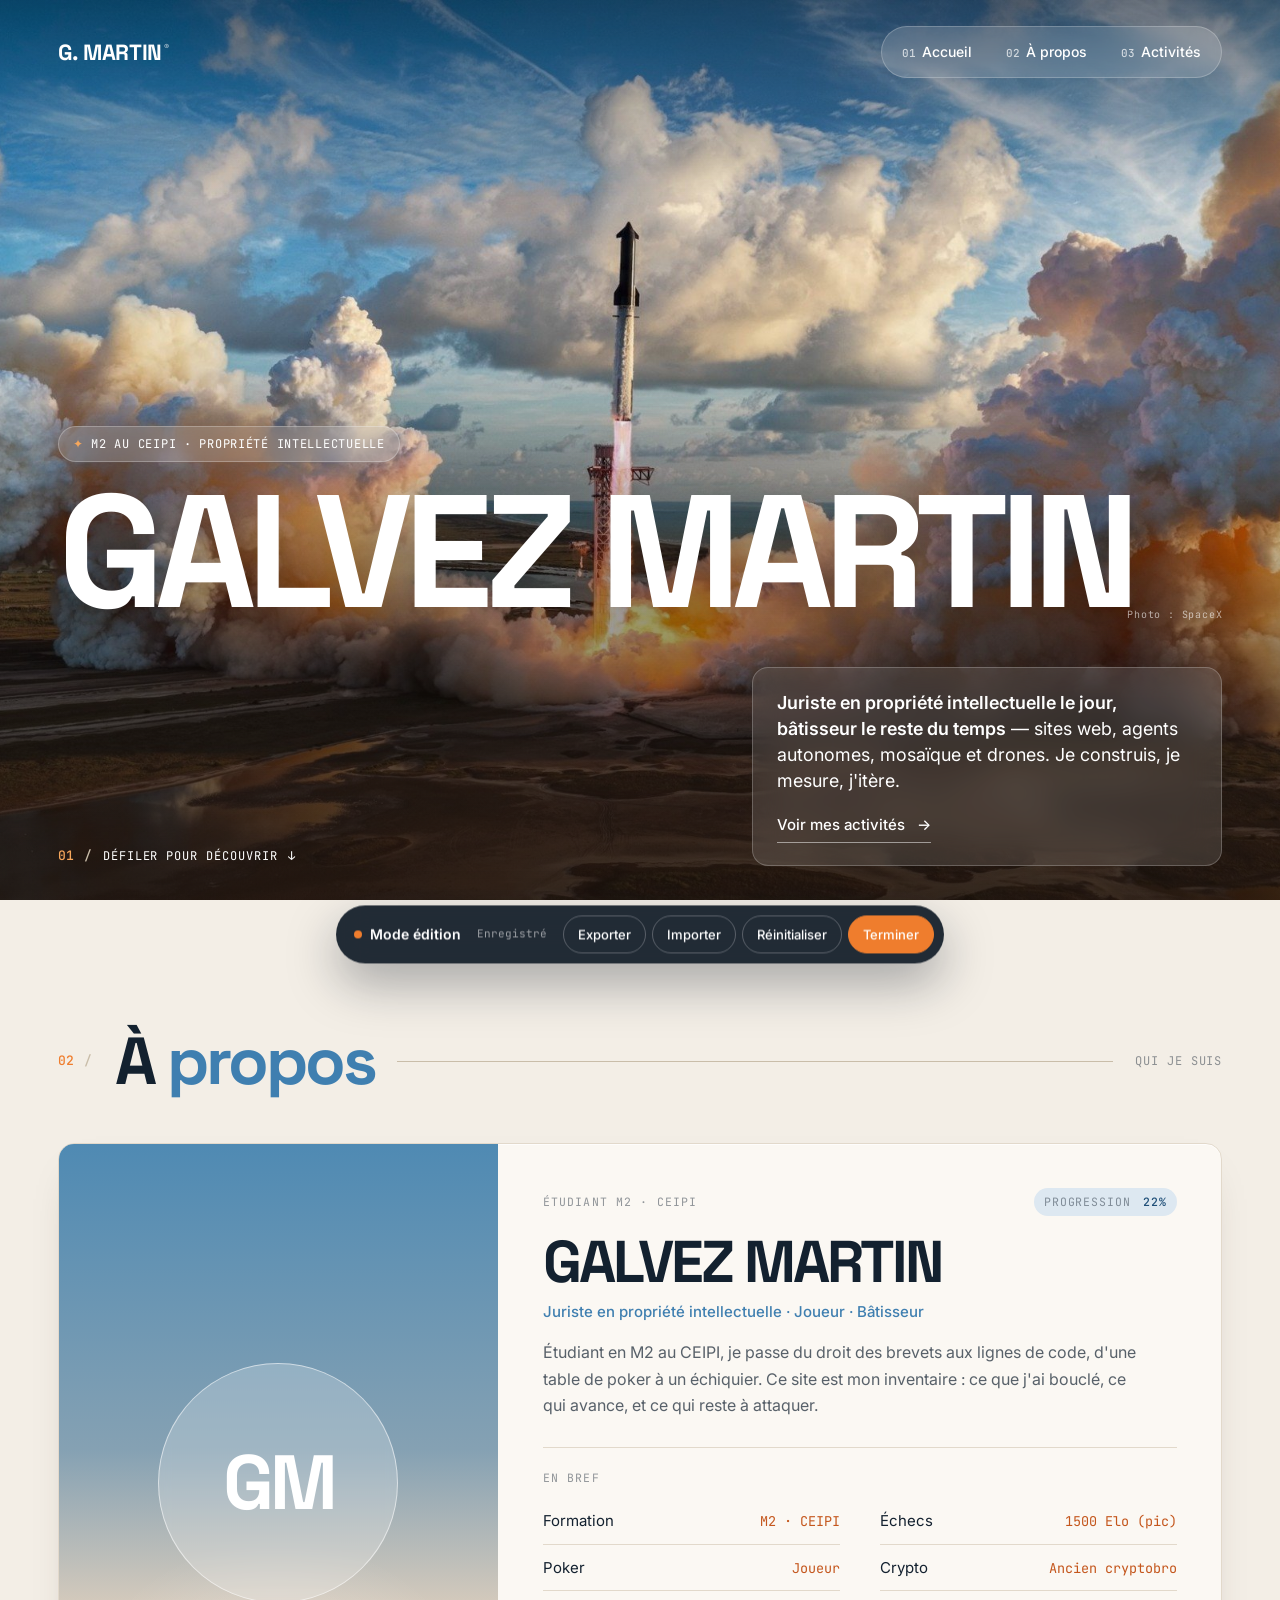
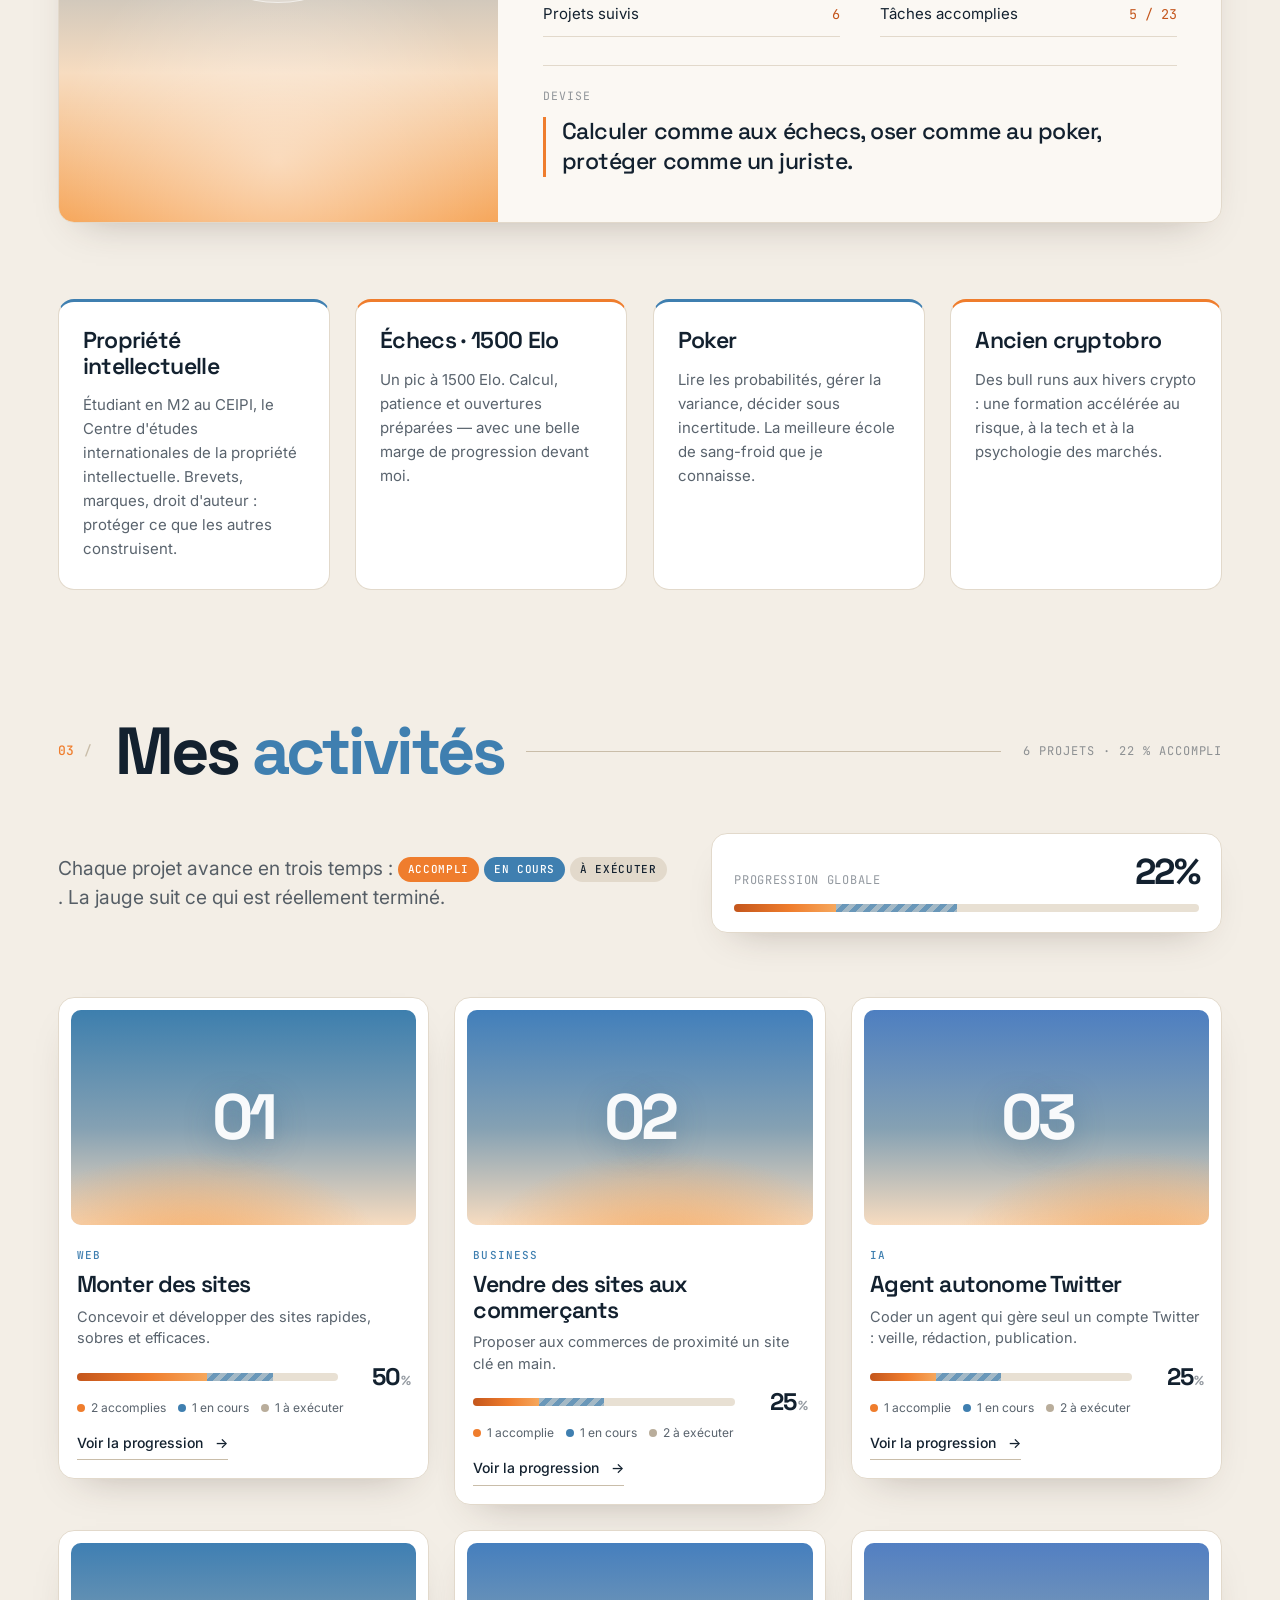
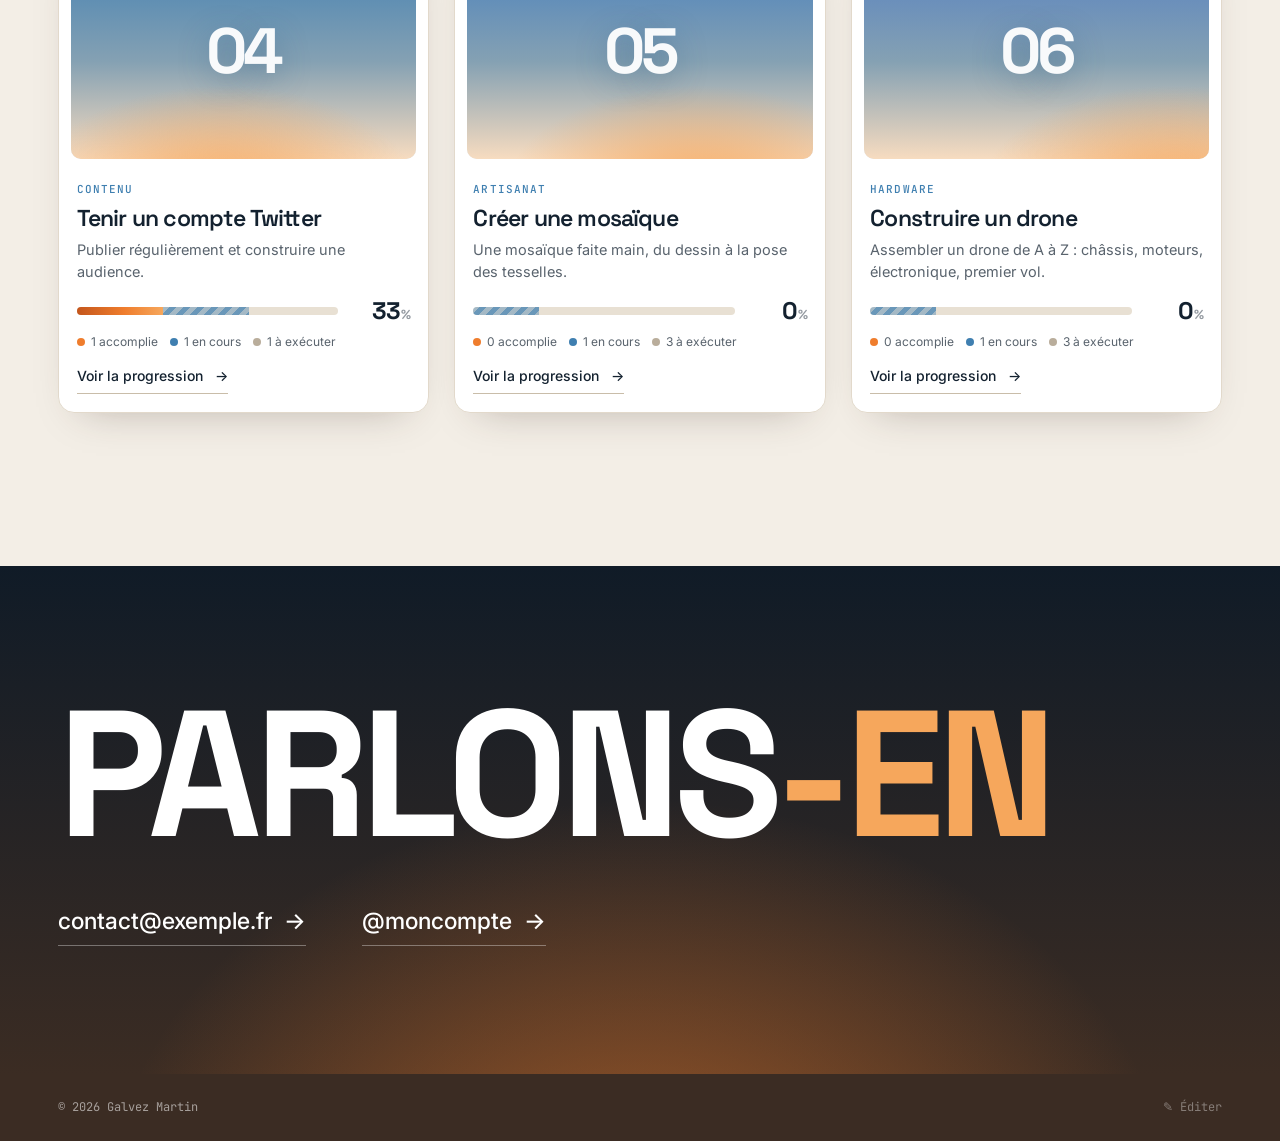
==== commit 6b3522b2: "Nouveau style : photo de décollage en ouverture et palette tirée de l'image - Hero : la photo plein " ====
--- a/index.html
+++ b/index.html
@@ -7,15 +7,13 @@
   <meta name="description" content="Galvez Martin — étudiant M2 au CEIPI, joueur d'échecs et de poker, bâtisseur de sites, d'agents autonomes, de mosaïques et de drones.">
   <link rel="preconnect" href="https://fonts.googleapis.com">
   <link rel="preconnect" href="https://fonts.gstatic.com" crossorigin>
-  <link href="https://fonts.googleapis.com/css2?family=Instrument+Serif:ital@0;1&family=Inter:wght@300;400;500;600&display=swap" rel="stylesheet">
+  <link href="https://fonts.googleapis.com/css2?family=Space+Grotesk:wght@400;500;600;700&family=Inter:wght@300;400;500;600&family=JetBrains+Mono:wght@400;500&display=swap" rel="stylesheet">
   <link rel="stylesheet" href="css/style.css">
 </head>
 <body>
-  <div class="grid-lines" aria-hidden="true"></div>
-
   <!-- HERO -->
   <header class="hero" id="top">
-    <canvas class="lava" id="lava" aria-hidden="true"></canvas>
+    <div class="hero-photo" role="img" aria-label="Décollage d'une fusée au coucher du soleil"></div>
     <div class="hero-shade" aria-hidden="true"></div>
 
     <nav class="nav">
@@ -33,6 +31,7 @@
     </div>
 
     <div class="hero-bottom">
+      <span class="hero-credit" data-edit="profile.heroCredit"></span>
       <a class="scroll-cue" href="#profil"><span class="section-num">01</span> Défiler pour découvrir <span class="arrow-down">↓</span></a>
       <div class="hero-lead">
         <p><strong data-edit="profile.leadStrong"></strong> <span data-edit="profile.lead"></span></p>
@@ -133,7 +132,6 @@
   <div class="toast" id="toast" role="status" aria-live="polite"></div>
 
   <script src="js/data.js"></script>
-  <script src="js/lava.js"></script>
   <script src="js/app.js"></script>
 </body>
 </html>
--- a/css/style.css
+++ b/css/style.css
@@ -1,24 +1,31 @@
-/* ============ Jetons ============ */
+/* ============ Jetons : couleurs tirées de la photo de décollage ============ */
 :root {
-  --bg: #0a0b1a;
-  --bg-2: #0f1124;
-  --surface: rgba(255, 255, 255, 0.035);
-  --surface-2: rgba(255, 255, 255, 0.06);
-  --line: rgba(255, 255, 255, 0.08);
-  --line-strong: rgba(255, 255, 255, 0.18);
-  --text: #f4f1ec;
-  --muted: rgba(244, 241, 236, 0.66);
-  --faint: rgba(244, 241, 236, 0.42);
-  --lava: #ff7a1a;
-  --lava-2: #ffb347;
-  --ember: #c2410c;
-  --done: #ff8a2a;
-  --doing: #f5c26b;
-  --todo: rgba(244, 241, 236, 0.35);
-  --serif: 'Instrument Serif', 'Times New Roman', serif;
+  --bg: #f3eee6;            /* nuages */
+  --bg-2: #fbf8f3;          /* panneaux */
+  --paper: #ffffff;
+  --ink: #13212f;           /* bleu nuit */
+  --muted: rgba(19, 33, 47, 0.7);
+  --faint: rgba(19, 33, 47, 0.46);
+  --line: #e2d9cb;          /* sable clair */
+  --line-strong: #c9bda9;   /* sable */
+  --sky: #3f7fb0;           /* ciel */
+  --sky-deep: #1f4f78;
+  --sky-soft: #dde8f1;
+  --flame: #ef7d2d;         /* flamme */
+  --flame-2: #f6a75c;
+  --ember: #c4561c;
+  --peach: #f7dcc0;
+  --earth: #3b2c23;         /* sol */
+  --night: #101b27;
+  --done: var(--flame);
+  --doing: var(--sky);
+  --todo: #b9ad9b;
+  --display: 'Space Grotesk', system-ui, sans-serif;
   --sans: 'Inter', system-ui, -apple-system, 'Segoe UI', sans-serif;
+  --mono: 'JetBrains Mono', ui-monospace, 'SFMono-Regular', Menlo, monospace;
   --gutter: clamp(16px, 4.5vw, 80px);
-  --radius: 14px;
+  --radius: 16px;
+  --shadow: 0 1px 0 rgba(255, 255, 255, .8) inset, 0 18px 40px -24px rgba(59, 44, 35, .35);
   --ease: cubic-bezier(.2, .7, .1, 1);
 }
 
@@ -27,9 +34,8 @@
 body {
   margin: 0;
   background: var(--bg);
-  color: var(--text);
+  color: var(--ink);
   font-family: var(--sans);
-  font-weight: 300;
   font-size: 16px;
   line-height: 1.55;
   -webkit-font-smoothing: antialiased;
@@ -39,51 +45,39 @@
 img { max-width: 100%; display: block; }
 a { color: inherit; text-decoration: none; }
 button, input { font: inherit; color: inherit; }
-::selection { background: var(--lava); color: #120a05; }
-
-/* Lignes verticales fines, comme les exemples */
-.grid-lines {
-  position: fixed;
-  inset: 0;
-  pointer-events: none;
-  z-index: 1;
-  background-image: repeating-linear-gradient(90deg, transparent 0, transparent calc(100% / 12 - 1px), rgba(255, 255, 255, 0.035) calc(100% / 12 - 1px), rgba(255, 255, 255, 0.035) calc(100% / 12));
-}
-
-/* ============ Hero ============ */
+::selection { background: var(--flame); color: #fff; }
+
+/* ============ Hero : la photo ============ */
 .hero {
   position: relative;
   min-height: 100svh;
   display: flex;
   flex-direction: column;
-  padding: 28px var(--gutter) 36px;
+  padding: 26px var(--gutter) 34px;
   overflow: hidden;
   isolation: isolate;
-}
-.lava {
+  color: #fff;
+  background: var(--night);
+}
+.hero-photo {
   position: absolute;
-  inset: -6%;
-  width: 112%;
-  height: 112%;
+  inset: 0;
   z-index: -2;
-  filter: blur(2.5px) saturate(1.15) contrast(1.05);
-  transform: scale(1.02);
+  background: url('../assets/hero.jpg') center 42% / cover no-repeat;
+  transform: scale(1.06);
+  animation: liftoff 2.4s var(--ease) forwards;
+}
+@keyframes liftoff { to { transform: scale(1); } }
+@media (max-width: 700px) {
+  .hero-photo { background-image: url('../assets/hero-small.jpg'); background-position: 48% center; }
 }
 .hero-shade {
   position: absolute;
   inset: 0;
   z-index: -1;
   background:
-    radial-gradient(120% 80% at 30% 40%, rgba(10, 11, 26, 0), rgba(10, 11, 26, 0.6)),
-    linear-gradient(180deg, rgba(10, 11, 26, 0.5) 0%, rgba(10, 11, 26, 0.1) 40%, rgba(10, 11, 26, 0.9) 92%, var(--bg) 100%);
-}
-.hero-shade::after { /* grain */
-  content: '';
-  position: absolute;
-  inset: 0;
-  opacity: 0.18;
-  mix-blend-mode: overlay;
-  background-image: url("data:image/svg+xml,%3Csvg xmlns='http://www.w3.org/2000/svg' width='160' height='160'%3E%3Cfilter id='n'%3E%3CfeTurbulence type='fractalNoise' baseFrequency='.9' numOctaves='2' stitchTiles='stitch'/%3E%3C/filter%3E%3Crect width='100%25' height='100%25' filter='url(%23n)'/%3E%3C/svg%3E");
+    linear-gradient(180deg, rgba(16, 27, 39, .55) 0%, rgba(16, 27, 39, 0) 22%),
+    linear-gradient(0deg, rgba(30, 20, 14, .82) 0%, rgba(30, 20, 14, .35) 34%, rgba(30, 20, 14, 0) 58%);
 }
 
 .nav {
@@ -94,44 +88,60 @@
   position: relative;
   z-index: 2;
 }
-.logo { font-family: var(--serif); font-size: clamp(28px, 3vw, 40px); letter-spacing: -0.01em; line-height: 1; }
-.logo sup { font-family: var(--sans); font-size: 10px; margin-left: 2px; vertical-align: top; opacity: .8; }
-.nav-links { display: flex; gap: clamp(14px, 2.4vw, 32px); font-size: 15px; font-weight: 400; }
-.nav-links a { position: relative; opacity: .9; }
-.nav-links a::after {
-  content: ''; position: absolute; left: 0; right: 0; bottom: -4px; height: 1px;
-  background: currentColor; transform: scaleX(0); transform-origin: left; transition: transform .4s var(--ease);
-}
-.nav-links a:hover::after { transform: scaleX(1); }
-
-.hero-inner {
-  margin-top: auto;
-  padding-top: 12vh;
-  position: relative;
-  z-index: 2;
-}
+.logo {
+  font-family: var(--display);
+  font-weight: 700;
+  font-size: 22px;
+  letter-spacing: -0.02em;
+  text-transform: uppercase;
+}
+.logo sup { font-size: 10px; margin-left: 2px; opacity: .8; }
+.nav-links {
+  display: flex;
+  gap: 6px;
+  padding: 6px;
+  border-radius: 999px;
+  background: rgba(255, 255, 255, .14);
+  border: 1px solid rgba(255, 255, 255, .22);
+  backdrop-filter: blur(14px);
+  -webkit-backdrop-filter: blur(14px);
+}
+.nav-links a {
+  padding: 8px 14px;
+  border-radius: 999px;
+  font-size: 14px;
+  font-weight: 500;
+  transition: background .25s, color .25s;
+}
+.nav-links a:hover { background: #fff; color: var(--ink); }
+.nav-num { font-family: var(--mono); font-size: 11px; opacity: .7; margin-right: 6px; }
+
+.hero-inner { margin-top: auto; padding-top: 14vh; position: relative; z-index: 2; }
 .pill {
   display: inline-flex;
   align-items: center;
   gap: 8px;
   padding: 8px 14px;
   border-radius: 999px;
-  background: rgba(255, 255, 255, 0.09);
-  backdrop-filter: blur(10px);
-  -webkit-backdrop-filter: blur(10px);
-  font-size: 14px;
-  font-weight: 500;
-  border: 1px solid rgba(255, 255, 255, 0.08);
-}
-.spark { color: var(--lava-2); }
+  background: rgba(255, 255, 255, .16);
+  border: 1px solid rgba(255, 255, 255, .25);
+  backdrop-filter: blur(12px);
+  -webkit-backdrop-filter: blur(12px);
+  font-family: var(--mono);
+  font-size: 12px;
+  letter-spacing: .06em;
+  text-transform: uppercase;
+}
+.spark { color: var(--flame-2); }
 .hero-title {
-  font-family: var(--serif);
-  font-weight: 400;
-  font-size: clamp(64px, 14.5vw, 260px);
-  line-height: .9;
-  letter-spacing: -0.035em;
-  margin: 24px 0 0;
-  text-shadow: 0 10px 60px rgba(10, 11, 26, 0.35);
+  font-family: var(--display);
+  font-weight: 700;
+  font-size: clamp(56px, 12.5vw, 220px);
+  line-height: .86;
+  letter-spacing: -0.055em;
+  text-transform: uppercase;
+  margin: 22px 0 0;
+  text-shadow: 0 12px 50px rgba(30, 20, 14, .35);
 }
 
 .hero-bottom {
@@ -139,71 +149,116 @@
   justify-content: space-between;
   align-items: flex-end;
   gap: 32px;
-  margin-top: 6vh;
+  margin-top: 5vh;
   position: relative;
   z-index: 2;
 }
-.scroll-cue { font-size: 15px; display: inline-flex; gap: 10px; align-items: center; opacity: .85; }
+.hero-credit {
+  position: absolute;
+  right: 0;
+  top: -5vh;
+  transform: translateY(-100%);
+  font-family: var(--mono);
+  font-size: 10px;
+  letter-spacing: .08em;
+  opacity: .6;
+}
+.scroll-cue {
+  display: inline-flex;
+  gap: 10px;
+  align-items: center;
+  font-family: var(--mono);
+  font-size: 12px;
+  letter-spacing: .08em;
+  text-transform: uppercase;
+}
+.scroll-cue .section-num { color: var(--flame-2); }
 .arrow-down { display: inline-block; animation: bob 2.2s var(--ease) infinite; }
 @keyframes bob { 50% { transform: translateY(5px); } }
-.hero-lead { max-width: 500px; }
-.hero-lead p { font-size: clamp(17px, 1.6vw, 22px); line-height: 1.4; margin: 0 0 22px; }
-.hero-lead strong { font-weight: 600; letter-spacing: -0.01em; }
+.hero-lead {
+  max-width: 470px;
+  padding: 22px 24px;
+  border-radius: var(--radius);
+  background: rgba(255, 255, 255, .12);
+  border: 1px solid rgba(255, 255, 255, .22);
+  backdrop-filter: blur(16px);
+  -webkit-backdrop-filter: blur(16px);
+}
+.hero-lead p { font-size: clamp(16px, 1.4vw, 19px); line-height: 1.45; margin: 0 0 18px; }
+.hero-lead strong { font-weight: 600; }
+.hero .link-arrow { border-color: rgba(255, 255, 255, .5); }
+.hero .link-arrow:hover { border-color: var(--flame-2); }
 
 .link-arrow {
   display: inline-flex;
   align-items: center;
-  gap: 14px;
-  padding-bottom: 10px;
-  border-bottom: 1px solid var(--line-strong);
-  font-size: 16px;
-  font-weight: 400;
+  gap: 12px;
+  padding-bottom: 6px;
+  border-bottom: 1.5px solid var(--line-strong);
+  font-size: 15px;
+  font-weight: 500;
   transition: border-color .3s, gap .3s var(--ease);
 }
-.link-arrow > span:last-child { transition: transform .3s var(--ease); }
-.link-arrow:hover { border-color: var(--lava); gap: 20px; }
+.link-arrow:hover { border-color: var(--flame); gap: 18px; }
 
 /* ============ Sections ============ */
 main, .footer { position: relative; z-index: 2; }
-.section { padding: clamp(80px, 11vw, 150px) var(--gutter) 0; position: relative; }
-.section + .section { padding-top: clamp(100px, 12vw, 170px); }
-.lead { font-size: clamp(18px, 1.7vw, 24px); line-height: 1.4; margin: 0; font-weight: 300; }
-.display { font-family: var(--serif); font-weight: 400; line-height: .95; letter-spacing: -0.03em; margin: 0; }
-.display em { font-style: italic; }
-
-/* En-tête de partie : numéro, titre, filet, mention */
+.section { padding: clamp(80px, 10vw, 140px) var(--gutter) 0; position: relative; }
+.lead { font-size: clamp(17px, 1.5vw, 21px); line-height: 1.5; margin: 0; color: var(--muted); }
+.display { font-family: var(--display); font-weight: 700; letter-spacing: -0.04em; margin: 0; line-height: .9; }
+.display em { font-style: normal; color: var(--flame); }
+
 .section-head {
   display: flex;
-  align-items: baseline;
-  gap: clamp(12px, 2vw, 24px);
+  align-items: center;
+  gap: clamp(12px, 2vw, 22px);
   margin-bottom: clamp(28px, 4vw, 48px);
 }
 .section-num {
-  font-family: var(--serif);
-  font-style: italic;
-  font-size: 18px;
-  color: var(--lava-2);
-}
+  font-family: var(--mono);
+  font-size: 13px;
+  font-weight: 500;
+  color: var(--flame);
+  letter-spacing: .06em;
+}
+.section-num::after { content: ' /'; color: var(--line-strong); }
 .section-title {
-  font-family: var(--serif);
-  font-weight: 400;
-  font-size: clamp(44px, 5.5vw, 80px);
+  font-family: var(--display);
+  font-weight: 700;
+  font-size: clamp(40px, 5.2vw, 76px);
   line-height: 1;
-  letter-spacing: -0.03em;
+  letter-spacing: -0.045em;
   margin: 0;
   white-space: nowrap;
 }
-.section-title em { font-style: italic; }
-.section-rule { flex: 1; height: 1px; background: var(--line); align-self: center; min-width: 24px; }
-.section-meta { align-self: center; font-size: 13px; letter-spacing: .14em; text-transform: uppercase; color: var(--faint); white-space: nowrap; }
-
-/* Panneau : fond plein, bordure fine, ombre décalée */
+.section-title em { font-style: normal; color: var(--sky); }
+.section-title-sm { font-family: var(--display); font-weight: 700; font-size: clamp(26px, 3vw, 38px); letter-spacing: -0.04em; line-height: 1; }
+.section-rule { flex: 1; height: 1px; background: var(--line-strong); min-width: 24px; }
+.section-meta {
+  font-family: var(--mono);
+  font-size: 12px;
+  letter-spacing: .08em;
+  text-transform: uppercase;
+  color: var(--faint);
+  white-space: nowrap;
+}
+
+/* Panneau */
 .card {
   position: relative;
   background: var(--bg-2);
   border: 1px solid var(--line);
   border-radius: var(--radius);
-  box-shadow: 10px 10px 0 -1px rgba(0, 0, 0, .55), 10px 10px 0 0 var(--line);
+  box-shadow: var(--shadow);
+}
+
+.eyebrow {
+  display: inline-block;
+  font-family: var(--mono);
+  font-size: 11.5px;
+  letter-spacing: .1em;
+  text-transform: uppercase;
+  color: var(--faint);
 }
 
 /* ============ À propos ============ */
@@ -215,141 +270,171 @@
 .about-portrait {
   position: relative;
   min-height: 460px;
-  border-right: 1px solid var(--line);
-  background-color: #0c0e20;
-  background-image: radial-gradient(rgba(255, 255, 255, .07) 1px, transparent 1px);
-  background-size: 18px 18px;
+  background: linear-gradient(180deg, #4f8ab3 0%, #85a1b3 45%, var(--peach) 78%, var(--flame-2) 100%);
   display: grid;
   place-items: center;
-}
-.portrait-img { position: absolute; inset: 0; width: 100%; height: 100%; object-fit: cover; }
+  overflow: hidden;
+}
+.about-portrait::after { /* lueur basse */
+  content: '';
+  position: absolute;
+  left: 50%; bottom: -30%;
+  width: 120%; aspect-ratio: 1;
+  transform: translateX(-50%);
+  background: radial-gradient(circle, rgba(255, 255, 255, .45), transparent 60%);
+  pointer-events: none;
+}
+.portrait-img { position: absolute; inset: 0; width: 100%; height: 100%; object-fit: cover; z-index: 1; }
 .portrait-placeholder {
-  width: min(64%, 260px);
+  position: relative;
+  z-index: 1;
+  width: min(60%, 240px);
   aspect-ratio: 1;
   border-radius: 50%;
   display: grid;
   place-items: center;
-  background: radial-gradient(circle at 35% 30%, var(--lava-2), var(--lava) 35%, var(--ember) 65%, #3a1206);
-  box-shadow: 0 0 80px rgba(255, 122, 26, .35), inset 0 -20px 40px rgba(0, 0, 0, .35);
-}
-.portrait-placeholder span { font-family: var(--serif); font-size: clamp(64px, 7vw, 110px); color: #1a0b04; letter-spacing: -0.04em; }
-.portrait-tools { position: absolute; left: 16px; bottom: 16px; display: flex; gap: 6px; flex-wrap: wrap; }
-.portrait-tools .icon-btn, .on-media { background: rgba(10, 11, 26, .78); color: var(--text); backdrop-filter: blur(6px); }
+  background: rgba(255, 255, 255, .22);
+  border: 1px solid rgba(255, 255, 255, .55);
+  backdrop-filter: blur(6px);
+  -webkit-backdrop-filter: blur(6px);
+}
+.portrait-placeholder span { font-family: var(--display); font-weight: 700; font-size: clamp(56px, 6vw, 92px); color: #fff; letter-spacing: -0.05em; }
+.portrait-tools { position: absolute; left: 16px; bottom: 16px; display: flex; gap: 6px; flex-wrap: wrap; z-index: 2; }
+.portrait-tools .icon-btn, .on-media { background: rgba(255, 255, 255, .92); color: var(--ink); border-color: transparent; }
 
 .about-info { padding: clamp(28px, 3.5vw, 48px); }
 .about-top { display: flex; justify-content: space-between; align-items: center; gap: 16px; }
-.eyebrow { display: inline-block; font-size: 12px; letter-spacing: .16em; text-transform: uppercase; color: var(--faint); }
-.about-level { font-size: 12px; letter-spacing: .14em; text-transform: uppercase; color: var(--faint); white-space: nowrap; }
-.about-level strong { color: var(--lava-2); font-weight: 500; margin-left: 6px; }
+.about-level {
+  font-family: var(--mono);
+  font-size: 11.5px;
+  letter-spacing: .08em;
+  text-transform: uppercase;
+  color: var(--faint);
+  white-space: nowrap;
+  padding: 5px 10px;
+  border-radius: 999px;
+  background: var(--sky-soft);
+}
+.about-level strong { color: var(--sky-deep); font-weight: 500; margin-left: 4px; }
 .about-name {
-  font-family: var(--serif);
-  font-weight: 400;
-  font-size: clamp(44px, 5vw, 76px);
-  line-height: 1;
-  letter-spacing: -0.03em;
-  margin: 18px 0 8px;
-}
-.about-tagline { margin: 0; font-size: 15px; letter-spacing: .02em; color: var(--lava-2); }
-.about-bio { margin: 18px 0 0; color: var(--muted); font-size: 16px; line-height: 1.6; max-width: 60ch; }
-.rule { border: 0; height: 1px; background: var(--line); margin: 28px 0 18px; }
-.inventory {
-  display: grid;
-  grid-template-columns: 1fr 1fr;
-  gap: 0 40px;
-  margin: 12px 0 0;
-}
+  font-family: var(--display);
+  font-weight: 700;
+  font-size: clamp(40px, 4.6vw, 68px);
+  line-height: .95;
+  letter-spacing: -0.05em;
+  text-transform: uppercase;
+  margin: 18px 0 10px;
+}
+.about-tagline { margin: 0; font-size: 15px; font-weight: 500; color: var(--sky); }
+.about-bio { margin: 16px 0 0; color: var(--muted); font-size: 16px; line-height: 1.65; max-width: 60ch; }
+.rule { border: 0; height: 1px; background: var(--line); margin: 28px 0 16px; }
+.inventory { display: grid; grid-template-columns: 1fr 1fr; gap: 0 40px; margin: 10px 0 0; }
 .inv-row {
   position: relative;
   display: flex;
   justify-content: space-between;
   align-items: baseline;
   gap: 16px;
-  padding: 10px 0;
-  border-bottom: 1px dashed var(--line);
-}
-.inv-row dt { font-size: 15px; color: var(--text); }
-.inv-row dd { margin: 0; font-size: 15px; color: var(--lava-2); text-align: right; }
+  padding: 11px 0;
+  border-bottom: 1px solid var(--line);
+}
+.inv-row dt { font-size: 15px; }
+.inv-row dd { margin: 0; font-family: var(--mono); font-size: 13.5px; color: var(--ember); text-align: right; }
 .inv-del {
   position: absolute; right: -22px; top: 50%; transform: translateY(-50%);
   border: 0; background: none; color: var(--faint); cursor: pointer; font-size: 16px;
 }
-.inv-del:hover { color: #ff8589; }
+.inv-del:hover { color: #d33; }
 .add-inventory { margin-top: 14px; }
-.about-motto { margin: 12px 0 0; font-family: var(--serif); font-style: italic; font-size: clamp(22px, 2.2vw, 30px); line-height: 1.25; }
-
-/* Traits / convictions */
+.about-motto {
+  margin: 10px 0 0;
+  padding-left: 16px;
+  border-left: 3px solid var(--flame);
+  font-family: var(--display);
+  font-weight: 500;
+  font-size: clamp(19px, 1.8vw, 24px);
+  line-height: 1.3;
+  letter-spacing: -0.02em;
+}
+
+/* Traits */
 .traits {
   display: grid;
   grid-template-columns: repeat(4, 1fr);
-  gap: clamp(24px, 3vw, 56px);
-  margin-top: clamp(64px, 8vw, 110px);
-}
+  gap: clamp(16px, 2vw, 28px);
+  margin-top: clamp(48px, 6vw, 80px);
+}
+.trait {
+  padding: 26px 24px 28px;
+  border-radius: var(--radius);
+  background: var(--paper);
+  border: 1px solid var(--line);
+  border-top: 3px solid var(--sky);
+}
+.trait:nth-child(even) { border-top-color: var(--flame); }
 .trait h3 {
-  font-family: var(--serif);
-  font-weight: 400;
-  font-size: clamp(28px, 2.5vw, 38px);
-  letter-spacing: -0.025em;
-  line-height: 1;
-  margin: 0 0 20px;
-}
-.trait p { color: var(--muted); font-size: 16px; line-height: 1.6; margin: 0; }
+  font-family: var(--display);
+  font-weight: 600;
+  font-size: clamp(21px, 1.8vw, 26px);
+  letter-spacing: -0.03em;
+  line-height: 1.1;
+  margin: 0 0 14px;
+}
+.trait p { color: var(--muted); font-size: 15px; line-height: 1.6; margin: 0; }
 
 /* Tags d'état */
 .tag {
   display: inline-flex;
   align-items: center;
-  gap: 6px;
-  font-family: var(--sans);
-  font-size: 12px;
+  font-family: var(--mono);
+  font-size: 11px;
   font-weight: 500;
-  letter-spacing: .04em;
+  letter-spacing: .06em;
   text-transform: uppercase;
   padding: 4px 10px;
   border-radius: 999px;
-  border: 1px solid;
   vertical-align: middle;
   white-space: nowrap;
 }
-.tag-done { color: var(--done); border-color: rgba(255, 138, 42, .4); background: rgba(255, 138, 42, .08); }
-.tag-doing { color: var(--doing); border-color: rgba(245, 194, 107, .4); background: rgba(245, 194, 107, .08); }
-.tag-todo { color: var(--muted); border-color: var(--line-strong); }
+.tag-done { color: #fff; background: var(--flame); }
+.tag-doing { color: #fff; background: var(--sky); }
+.tag-todo { color: var(--ink); background: var(--line); }
 
 /* ============ Barres de progression ============ */
 .bar {
   position: relative;
   display: flex;
-  height: 6px;
+  height: 8px;
   border-radius: 999px;
-  background: rgba(255, 255, 255, 0.08);
+  background: #e8e0d3;
   overflow: hidden;
 }
 .bar-done, .bar-doing { height: 100%; transition: width 1.4s var(--ease); }
 .bar-done {
-  background: linear-gradient(90deg, var(--ember), var(--lava) 60%, var(--lava-2));
-  box-shadow: 0 0 18px rgba(255, 122, 26, .55);
-  position: relative;
-}
-.bar-done::after { /* lueur qui balaie la barre */
+  position: relative;
+  background: linear-gradient(90deg, var(--ember), var(--flame) 55%, var(--flame-2));
+}
+.bar-done::after {
   content: '';
   position: absolute;
   inset: 0;
-  background: linear-gradient(90deg, transparent, rgba(255, 255, 255, .45), transparent);
+  background: linear-gradient(90deg, transparent, rgba(255, 255, 255, .55), transparent);
   transform: translateX(-100%);
   animation: sheen 3.2s 1.4s ease-in-out infinite;
 }
 @keyframes sheen { 60%, 100% { transform: translateX(100%); } }
 .bar-doing {
-  background: repeating-linear-gradient(-45deg, rgba(245, 194, 107, .55) 0 5px, rgba(245, 194, 107, .25) 5px 10px);
+  background: repeating-linear-gradient(-45deg, rgba(63, 127, 176, .75) 0 5px, rgba(63, 127, 176, .4) 5px 10px);
   background-size: 14px 14px;
   animation: stripes 1s linear infinite;
 }
 @keyframes stripes { to { background-position: 14px 0; } }
 
-.global-progress { padding: 22px 24px; border: 1px solid var(--line); border-radius: var(--radius); background: var(--surface); }
-.global-head { display: flex; justify-content: space-between; align-items: baseline; margin-bottom: 14px; color: var(--muted); font-size: 14px; }
-.global-head strong { font-family: var(--serif); font-weight: 400; color: var(--text); font-size: 36px; line-height: 1; }
-
-/* ============ Activités ============ */
+.global-progress { padding: 20px 22px; border-radius: var(--radius); background: var(--paper); border: 1px solid var(--line); box-shadow: var(--shadow); }
+.global-head { display: flex; justify-content: space-between; align-items: baseline; margin-bottom: 14px; font-family: var(--mono); font-size: 12px; letter-spacing: .06em; text-transform: uppercase; color: var(--faint); }
+.global-head strong { font-family: var(--display); font-weight: 700; color: var(--ink); font-size: 36px; letter-spacing: -0.04em; line-height: 1; }
+
+/* ============ Activités (accueil) ============ */
 .activities-intro {
   display: grid;
   grid-template-columns: minmax(0, 1.2fr) minmax(0, 1fr);
@@ -358,197 +443,216 @@
 }
 .activities {
   display: grid;
-  grid-template-columns: repeat(2, minmax(0, 1fr));
-  gap: clamp(28px, 3vw, 44px);
-  margin-top: clamp(48px, 6vw, 80px);
+  grid-template-columns: repeat(3, minmax(0, 1fr));
+  gap: clamp(16px, 2vw, 28px);
+  margin-top: clamp(40px, 5vw, 64px);
   align-items: start;
 }
-.activity { padding: 18px; transition: border-color .3s; }
-.activity:hover { border-color: var(--line-strong); }
-.activity.open { grid-column: 1 / -1; }
-.activity-top { display: grid; gap: 22px; }
-.activity.open .activity-top { grid-template-columns: minmax(0, 1fr) minmax(0, 1fr); gap: clamp(22px, 3vw, 40px); align-items: center; }
+.activity {
+  padding: 12px;
+  background: var(--paper);
+  transition: opacity .9s var(--ease), transform .35s var(--ease), box-shadow .35s var(--ease), border-color .35s;
+}
+.activity:hover { border-color: var(--line-strong); box-shadow: 0 26px 50px -26px rgba(59, 44, 35, .45); }
+.activity-top { display: grid; gap: 16px; cursor: pointer; border-radius: 10px; }
+.activity-top:focus-visible { outline: 2px solid var(--sky); outline-offset: 6px; }
+body.editing .activity-top [contenteditable] { cursor: text; }
 
 .card-media {
   position: relative;
-  aspect-ratio: 2 / 1;
-  border-radius: 8px;
+  aspect-ratio: 16 / 10;
+  border-radius: 10px;
   overflow: hidden;
-  background: #0c0e20;
+  background: var(--sky-soft);
 }
 .card-cover { width: 100%; height: 100%; object-fit: cover; transition: transform .8s var(--ease); }
-.activity:hover .card-cover { transform: scale(1.03); }
+.activity:hover .card-cover { transform: scale(1.04); }
 .card-placeholder {
   position: absolute;
   inset: 0;
   display: grid;
   place-items: center;
   background:
-    radial-gradient(70% 90% at calc(30% + var(--hue) * 1%) 110%, hsla(calc(14 + var(--hue) * .5), 95%, 52%, .85), transparent 70%),
-    radial-gradient(50% 60% at 85% 0%, hsla(calc(30 + var(--hue) * .4), 90%, 60%, .25), transparent 70%),
-    linear-gradient(160deg, #15172e, #0b0c1c);
-}
-.card-placeholder::before { /* fines lignes de grille */
-  content: '';
-  position: absolute;
-  inset: 0;
-  background-image: linear-gradient(rgba(255, 255, 255, .05) 1px, transparent 1px), linear-gradient(90deg, rgba(255, 255, 255, .05) 1px, transparent 1px);
-  background-size: 25% 33.33%;
-}
-.card-placeholder span { position: relative; font-family: var(--serif); font-style: italic; font-size: clamp(80px, 9vw, 140px); line-height: 1; color: rgba(255, 246, 236, .92); letter-spacing: -0.04em; }
-.card-num {
-  position: absolute; left: 12px; top: 12px;
-  font-size: 12px; letter-spacing: .12em; padding: 4px 9px; border-radius: 999px;
-  background: rgba(10, 11, 26, .7); backdrop-filter: blur(6px); color: var(--muted);
-}
-.media-tools { position: absolute; right: 12px; bottom: 12px; display: flex; gap: 6px; }
-
-.card-body { padding: 0 4px 4px; }
-.activity-tag { font-size: 12px; text-transform: uppercase; letter-spacing: .14em; color: var(--lava-2); font-weight: 500; }
+    radial-gradient(80% 70% at calc(35% + var(--hue) * 1%) 115%, rgba(246, 167, 92, .95), transparent 70%),
+    linear-gradient(180deg, hsl(calc(205 + var(--hue) * .2), 48%, calc(46% + var(--hue) * .15%)) 0%, #85a1b3 55%, var(--peach) 100%);
+}
+.card-placeholder span {
+  font-family: var(--display);
+  font-weight: 700;
+  font-size: clamp(52px, 5vw, 84px);
+  line-height: 1;
+  letter-spacing: -0.06em;
+  color: rgba(255, 255, 255, .95);
+  text-shadow: 0 8px 30px rgba(31, 79, 120, .35);
+}
+.media-tools { position: absolute; right: 10px; bottom: 10px; display: flex; flex-wrap: wrap; justify-content: flex-end; gap: 6px; }
+
+.card-body { padding: 0 6px 6px; }
+.activity-tag {
+  font-family: var(--mono);
+  font-size: 11px;
+  text-transform: uppercase;
+  letter-spacing: .1em;
+  color: var(--sky);
+  font-weight: 500;
+}
 .activity-title {
-  font-family: var(--serif);
-  font-weight: 400;
-  font-size: clamp(30px, 3vw, 44px);
-  letter-spacing: -0.025em;
-  line-height: 1.02;
-  margin: 8px 0 10px;
-}
-.activity-desc { margin: 0; color: var(--muted); font-size: 16px; }
-
-.activity-progress { margin-top: 22px; }
-.progress-row { display: flex; align-items: center; gap: 16px; }
+  font-family: var(--display);
+  font-weight: 600;
+  font-size: clamp(20px, 1.8vw, 26px);
+  letter-spacing: -0.035em;
+  line-height: 1.1;
+  margin: 6px 0 8px;
+}
+.activity-desc { margin: 0; color: var(--muted); font-size: 14.5px; line-height: 1.5; }
+
+.activity-progress { margin-top: 16px; }
+.progress-row { display: flex; align-items: center; gap: 14px; }
 .progress-row .bar { flex: 1; }
-.progress-num { font-family: var(--serif); font-size: 32px; line-height: 1; min-width: 2.6em; text-align: right; }
+.progress-num { font-family: var(--display); font-weight: 700; font-size: 24px; letter-spacing: -0.04em; line-height: 1; min-width: 2.4em; text-align: right; }
 .progress-num small { font-size: .55em; color: var(--faint); margin-left: 1px; }
-.progress-legend { display: flex; flex-wrap: wrap; gap: 6px 16px; margin-top: 10px; font-size: 13px; color: var(--muted); }
-.progress-legend i { display: inline-block; width: 8px; height: 8px; border-radius: 50%; margin-right: 7px; vertical-align: 1px; }
-.dot-done { background: var(--done); box-shadow: 0 0 8px var(--done); }
+.progress-legend { display: flex; flex-wrap: wrap; gap: 4px 12px; margin-top: 10px; font-size: 12px; color: var(--muted); }
+.progress-legend i { display: inline-block; width: 8px; height: 8px; border-radius: 50%; margin-right: 6px; }
+.dot-done { background: var(--done); }
 .dot-doing { background: var(--doing); }
 .dot-todo { background: var(--todo); }
 
-.activity-toggle {
-  background: none;
-  border-top: 0; border-left: 0; border-right: 0;
-  cursor: pointer;
-  margin-top: 24px;
-  padding-left: 0; padding-right: 0;
-}
-.toggle-icon { display: inline-block; transition: transform .4s var(--ease); }
-.activity.open .toggle-icon { transform: rotate(180deg); }
-
-.activity-body {
+.activity-open { margin-top: 14px; font-size: 14px; }
+.activity:hover .activity-open { border-color: var(--flame); gap: 18px; }
+.activity-admin { display: flex; flex-wrap: wrap; gap: 6px; padding: 12px 6px 2px; border-top: 1px solid var(--line); margin-top: 14px; }
+
+/* ============ Page d'une activité ============ */
+.page-nav { padding: 26px var(--gutter) 0; color: var(--ink); }
+.back-link {
+  font-size: 14px;
+  font-weight: 500;
+  padding: 9px 16px;
+  border-radius: 999px;
+  border: 1px solid var(--line-strong);
+  transition: background .2s, color .2s, border-color .2s;
+}
+.back-link:hover { background: var(--ink); border-color: var(--ink); color: #fff; }
+.detail-section { padding-top: clamp(40px, 6vw, 80px); padding-bottom: clamp(64px, 8vw, 110px); min-height: 70vh; }
+.detail-head {
   display: grid;
-  grid-template-rows: 0fr;
-  transition: grid-template-rows .55s var(--ease);
-}
-.activity.open .activity-body { grid-template-rows: 1fr; }
-.activity-body-inner { overflow: hidden; min-height: 0; }
+  grid-template-columns: minmax(0, 0.9fr) minmax(0, 1.4fr);
+  gap: clamp(22px, 3.5vw, 48px);
+  align-items: center;
+  padding: 16px;
+}
+.detail-head .card-body { padding: 8px 12px 8px 0; }
+.detail-head .eyebrow { display: block; margin-bottom: 16px; }
+.detail-head .activity-title { font-size: clamp(36px, 4.6vw, 64px); font-weight: 700; letter-spacing: -0.05em; margin: 10px 0 14px; }
+.detail-head .activity-desc { font-size: 17px; max-width: 55ch; }
+.detail-head .activity-progress { margin-top: 28px; }
+.detail-head .progress-num { font-size: 40px; }
+.detail-head .progress-legend { font-size: 14px; }
+.detail-head .card-placeholder span { font-size: clamp(72px, 8vw, 128px); }
+.detail-missing { padding: 48px; }
+.detail-missing .activity-desc { margin-bottom: 28px; }
+
 .columns {
   display: grid;
   grid-template-columns: repeat(3, 1fr);
   gap: 16px;
-  padding-top: 28px;
+  padding-top: clamp(32px, 4vw, 56px);
 }
 .col {
-  background: var(--surface);
+  background: var(--bg-2);
   border: 1px solid var(--line);
   border-radius: var(--radius);
   padding: 16px;
+  min-width: 0;
   transition: border-color .2s, background .2s;
-  min-width: 0;
-}
-.col.drop { border-color: var(--lava); background: rgba(255, 122, 26, .06); }
+}
+.col-done { border-top: 3px solid var(--done); }
+.col-doing { border-top: 3px solid var(--doing); }
+.col-todo { border-top: 3px solid var(--todo); }
+.col.drop { border-color: var(--flame); background: #fff4ea; }
 .col-head { display: flex; justify-content: space-between; align-items: center; margin-bottom: 14px; }
-.col-count { font-family: var(--serif); font-size: 22px; color: var(--faint); }
+.col-count { font-family: var(--display); font-weight: 700; font-size: 22px; color: var(--faint); }
 .task-list { list-style: none; margin: 0; padding: 0; display: grid; gap: 10px; }
 .empty { color: var(--faint); font-size: 14px; padding: 10px 2px; font-style: italic; }
 
 .task {
-  background: var(--bg-2);
+  background: var(--paper);
   border: 1px solid var(--line);
-  border-left: 2px solid var(--todo);
   border-radius: 10px;
   padding: 12px 14px;
-  transition: transform .2s, border-color .2s, opacity .2s;
-}
-.task.s-done { border-left-color: var(--done); }
-.task.s-doing { border-left-color: var(--doing); }
-.task.s-done .task-text { color: var(--text); }
+  box-shadow: 0 6px 16px -12px rgba(59, 44, 35, .4);
+  transition: opacity .2s, border-color .2s;
+}
 .task.dragging { opacity: .4; }
 body.editing .task[draggable="true"] { cursor: grab; }
-.task-text { margin: 0; font-size: 15px; line-height: 1.45; font-weight: 400; overflow-wrap: anywhere; }
-.task-date { display: block; margin-top: 6px; font-size: 12px; color: var(--faint); }
+.task-text { margin: 0; font-size: 15px; line-height: 1.45; font-weight: 500; overflow-wrap: anywhere; }
+.task-date { display: block; margin-top: 6px; font-family: var(--mono); font-size: 11px; color: var(--faint); }
 .task-photos { display: grid; grid-template-columns: repeat(auto-fill, minmax(64px, 1fr)); gap: 6px; margin-top: 10px; }
 .thumb { position: relative; aspect-ratio: 1; }
 .thumb-open { all: unset; cursor: zoom-in; display: block; width: 100%; height: 100%; border-radius: 6px; overflow: hidden; }
-.thumb-open:focus-visible { outline: 2px solid var(--lava); outline-offset: 2px; }
+.thumb-open:focus-visible { outline: 2px solid var(--sky); outline-offset: 2px; }
 .thumb img { width: 100%; height: 100%; object-fit: cover; transition: transform .4s var(--ease); }
 .thumb-open:hover img { transform: scale(1.06); }
 .thumb-del {
   position: absolute; top: -6px; right: -6px;
   width: 20px; height: 20px; border-radius: 50%;
-  border: 0; background: #e5484d; color: #fff; font-size: 14px; line-height: 1;
+  border: 0; background: #d33; color: #fff; font-size: 14px; line-height: 1;
   cursor: pointer; display: grid; place-items: center;
 }
 
 /* ============ Mode édition ============ */
-.edit-only { display: none; }
+body:not(.editing) .edit-only { display: none; }
 body.editing .edit-only { display: inline-flex; }
 body.editing [contenteditable] {
-  outline: 1px dashed rgba(255, 179, 71, .35);
+  outline: 1px dashed rgba(63, 127, 176, .45);
   outline-offset: 4px;
   border-radius: 3px;
   cursor: text;
   transition: outline-color .2s, background .2s;
 }
-body.editing [contenteditable]:hover { outline-color: rgba(255, 179, 71, .7); }
-body.editing [contenteditable]:focus { outline: 1px solid var(--lava); background: rgba(255, 122, 26, .07); }
+body.editing [contenteditable]:hover { outline-color: var(--sky); }
+body.editing [contenteditable]:focus { outline: 1.5px solid var(--sky); background: rgba(63, 127, 176, .08); }
+body.editing .hero [contenteditable], body.editing .contact [contenteditable] { outline-color: rgba(255, 255, 255, .55); }
+body.editing .hero [contenteditable]:focus, body.editing .contact [contenteditable]:focus { outline-color: #fff; background: rgba(255, 255, 255, .1); }
 body.editing { padding-bottom: 90px; }
 
 .task-tools { display: flex; flex-wrap: wrap; gap: 6px; margin-top: 12px; padding-top: 10px; border-top: 1px solid var(--line); }
 .seg { display: inline-flex; border: 1px solid var(--line-strong); border-radius: 999px; overflow: hidden; }
-.seg-btn {
-  border: 0; background: none; cursor: pointer;
-  font-size: 11px; padding: 5px 9px; color: var(--muted);
-  transition: background .2s, color .2s;
-}
+.seg-btn { border: 0; background: none; cursor: pointer; font-size: 11px; padding: 5px 9px; color: var(--muted); transition: background .2s, color .2s; }
 .seg-btn + .seg-btn { border-left: 1px solid var(--line); }
-.seg-btn:hover { color: var(--text); background: var(--surface-2); }
-.seg-btn.on.s-done { background: var(--done); color: #1a0d03; }
-.seg-btn.on.s-doing { background: var(--doing); color: #1a1203; }
-.seg-btn.on.s-todo { background: rgba(244, 241, 236, .85); color: var(--bg); }
+.seg-btn:hover { color: var(--ink); background: var(--bg); }
+.seg-btn.on.s-done { background: var(--done); color: #fff; }
+.seg-btn.on.s-doing { background: var(--doing); color: #fff; }
+.seg-btn.on.s-todo { background: var(--ink); color: #fff; }
 .icon-btn {
   display: inline-flex; align-items: center; gap: 4px;
-  border: 1px solid var(--line-strong); background: none; border-radius: 999px;
+  border: 1px solid var(--line-strong); background: var(--paper); border-radius: 999px;
   font-size: 12px; padding: 5px 10px; cursor: pointer; color: var(--muted);
   transition: color .2s, border-color .2s, background .2s;
 }
-.icon-btn:hover { color: var(--text); border-color: var(--lava); }
-.icon-btn.danger:hover { border-color: #e5484d; color: #ff8589; }
+.icon-btn:hover { color: var(--ink); border-color: var(--sky); }
+.icon-btn.danger:hover { border-color: #d33; color: #c22; }
 .icon-btn[disabled] { opacity: .35; pointer-events: none; }
 
 .add-task { display: flex; gap: 6px; margin-top: 12px; }
 .add-task input {
   flex: 1; min-width: 0;
-  background: transparent; border: 1px dashed var(--line-strong); border-radius: 10px;
+  background: var(--paper); border: 1px dashed var(--line-strong); border-radius: 10px;
   padding: 9px 12px; font-size: 14px;
 }
-.add-task input:focus { outline: none; border-style: solid; border-color: var(--lava); }
+.add-task input:focus { outline: none; border-style: solid; border-color: var(--sky); }
 .add-task .icon-btn { border-radius: 10px; font-size: 16px; padding: 0 12px; }
-
-.activity-admin { display: flex; flex-wrap: wrap; gap: 8px; padding-top: 18px; }
 
 .btn {
   display: inline-flex; align-items: center; justify-content: center; gap: 8px;
-  border: 1px solid var(--line-strong); background: none; border-radius: 999px;
-  padding: 12px 22px; cursor: pointer; font-size: 15px; transition: all .25s;
-}
-.btn:hover { border-color: var(--lava); background: rgba(255, 122, 26, .08); }
+  border: 1px solid var(--line-strong); background: var(--paper); border-radius: 999px;
+  padding: 12px 22px; cursor: pointer; font-size: 15px; font-weight: 500; transition: all .25s;
+}
+.btn:hover { border-color: var(--ink); }
 .btn-ghost { margin-top: 32px; }
 .btn-small { padding: 8px 14px; font-size: 13px; }
-.btn-solid { background: var(--lava); border-color: var(--lava); color: #1a0d03; font-weight: 500; }
-.btn-solid:hover { background: var(--lava-2); border-color: var(--lava-2); }
-.btn-danger:hover { border-color: #e5484d; background: rgba(229, 72, 77, .1); }
+.btn-solid { background: var(--flame); border-color: var(--flame); color: #fff; }
+.btn-solid:hover { background: var(--ember); border-color: var(--ember); }
+.btn-danger:hover { border-color: #d33; color: #c22; }
 
 .editbar {
   position: fixed;
@@ -561,56 +665,71 @@
   gap: 16px;
   padding: 10px 10px 10px 18px;
   max-width: calc(100vw - 32px);
-  background: rgba(15, 17, 36, .86);
+  background: rgba(16, 27, 39, .92);
+  color: #fff;
   backdrop-filter: blur(14px);
   -webkit-backdrop-filter: blur(14px);
-  border: 1px solid var(--line-strong);
   border-radius: 999px;
-  box-shadow: 0 20px 50px rgba(0, 0, 0, .45);
+  box-shadow: 0 20px 50px rgba(16, 27, 39, .35);
   transition: transform .5s var(--ease);
 }
+.editbar .btn { background: transparent; border-color: rgba(255, 255, 255, .25); color: #fff; }
+.editbar .btn:hover { border-color: #fff; }
+.editbar .btn-solid { background: var(--flame); border-color: var(--flame); }
 body.editing .editbar { transform: translate(-50%, 0); }
-.editbar-title { display: inline-flex; align-items: center; gap: 8px; font-weight: 500; font-size: 14px; white-space: nowrap; }
-.editbar-title .dot { width: 8px; height: 8px; border-radius: 50%; background: var(--lava); box-shadow: 0 0 10px var(--lava); animation: pulse 1.8s infinite; }
+.editbar-title { display: inline-flex; align-items: center; gap: 8px; font-weight: 600; font-size: 14px; white-space: nowrap; }
+.editbar-title .dot { width: 8px; height: 8px; border-radius: 50%; background: var(--flame); animation: pulse 1.8s infinite; }
 @keyframes pulse { 50% { opacity: .35; } }
-.editbar-status { font-size: 12px; color: var(--faint); white-space: nowrap; }
+.editbar-status { font-family: var(--mono); font-size: 11px; color: rgba(255, 255, 255, .55); white-space: nowrap; }
 .editbar-actions { display: flex; gap: 6px; }
 
-/* ============ Contact & pied de page ============ */
-.contact { padding-bottom: clamp(80px, 10vw, 140px); }
-.display.huge { font-size: clamp(72px, 16vw, 260px); line-height: .85; }
-.contact-links { display: flex; flex-wrap: wrap; gap: 24px 56px; margin-top: 56px; }
-.contact-links .link-arrow { font-size: clamp(18px, 2vw, 26px); }
+/* ============ Contact & pied de page (le sol de la photo) ============ */
+.contact {
+  margin-top: clamp(100px, 12vw, 170px);
+  padding-bottom: clamp(80px, 10vw, 130px);
+  background:
+    radial-gradient(60% 120% at 50% 130%, rgba(239, 125, 45, .55), transparent 70%),
+    linear-gradient(180deg, var(--night), var(--earth));
+  color: #fff;
+}
+.display.huge { font-size: clamp(64px, 14vw, 230px); text-transform: uppercase; }
+.display.huge em { color: var(--flame-2); }
+.contact-links { display: flex; flex-wrap: wrap; gap: 24px 56px; margin-top: 48px; }
+.contact-links .link-arrow { font-size: clamp(17px, 1.8vw, 24px); border-color: rgba(255, 255, 255, .35); }
+.contact-links .link-arrow:hover { border-color: var(--flame-2); }
 
 .footer {
   display: flex; justify-content: space-between; align-items: center; gap: 16px;
-  padding: 28px var(--gutter);
-  border-top: 1px solid var(--line);
-  color: var(--faint);
-  font-size: 13px;
-}
-.edit-trigger { opacity: .5; transition: opacity .2s, color .2s; }
-.edit-trigger:hover { opacity: 1; color: var(--lava-2); }
+  padding: 24px var(--gutter);
+  background: var(--earth);
+  color: rgba(255, 255, 255, .55);
+  font-family: var(--mono);
+  font-size: 12px;
+}
+.detail-section + .footer { background: var(--bg); color: var(--faint); border-top: 1px solid var(--line); }
+.edit-trigger { opacity: .7; transition: opacity .2s, color .2s; }
+.edit-trigger:hover { opacity: 1; color: var(--flame-2); }
 body.editing .edit-trigger { visibility: hidden; }
 
 /* ============ Visionneuse ============ */
 .lightbox {
   position: fixed; inset: 0; z-index: 100;
   display: grid; place-items: center;
-  background: rgba(5, 6, 14, .92);
+  background: rgba(16, 27, 39, .92);
   backdrop-filter: blur(8px);
   padding: 56px 16px;
+  color: #fff;
 }
 .lightbox[hidden] { display: none; }
 .lightbox figure { margin: 0; max-width: min(1100px, 100%); }
-.lightbox img { max-height: 78vh; width: auto; margin: 0 auto; border-radius: 8px; }
-.lightbox figcaption { margin-top: 14px; text-align: center; color: var(--muted); font-size: 14px; }
+.lightbox img { max-height: 78vh; width: auto; margin: 0 auto; border-radius: 10px; }
+.lightbox figcaption { margin-top: 14px; text-align: center; color: rgba(255, 255, 255, .7); font-size: 14px; }
 .lightbox-close, .lightbox-nav {
-  position: absolute; border: 1px solid var(--line-strong); background: rgba(255, 255, 255, .05);
+  position: absolute; border: 1px solid rgba(255, 255, 255, .3); background: rgba(255, 255, 255, .08); color: #fff;
   width: 48px; height: 48px; border-radius: 50%; cursor: pointer; font-size: 22px;
-  display: grid; place-items: center; transition: border-color .2s;
-}
-.lightbox-close:hover, .lightbox-nav:hover { border-color: var(--lava); }
+  display: grid; place-items: center; transition: border-color .2s, background .2s;
+}
+.lightbox-close:hover, .lightbox-nav:hover { border-color: var(--flame-2); background: rgba(255, 255, 255, .15); }
 .lightbox-close { top: 16px; right: 16px; font-size: 28px; }
 .lightbox-nav.prev { left: 16px; top: 50%; transform: translateY(-50%); }
 .lightbox-nav.next { right: 16px; top: 50%; transform: translateY(-50%); }
@@ -619,10 +738,10 @@
 .toast {
   position: fixed; left: 50%; top: 20px; z-index: 120;
   transform: translate(-50%, -150%);
-  background: var(--text); color: var(--bg);
+  visibility: hidden;
+  background: var(--night); color: #fff;
   padding: 10px 18px; border-radius: 999px; font-size: 14px; font-weight: 500;
   transition: transform .45s var(--ease), visibility .45s;
-  visibility: hidden;
   max-width: calc(100vw - 32px);
   text-align: center;
 }
@@ -631,8 +750,7 @@
 /* ============ Apparitions ============ */
 .reveal { opacity: 0; transform: translateY(24px); transition: opacity .9s var(--ease), transform .9s var(--ease); }
 .reveal.in { opacity: 1; transform: none; }
-.nav-num { font-family: var(--serif); font-style: italic; color: var(--lava-2); margin-right: 6px; }
-.scroll-cue .section-num { font-size: 16px; }
+.activity.reveal.in:hover { transform: translateY(-4px); }
 .traits .trait:nth-child(2) { transition-delay: .08s; }
 .traits .trait:nth-child(3) { transition-delay: .16s; }
 .traits .trait:nth-child(4) { transition-delay: .24s; }
@@ -640,6 +758,7 @@
 @media (prefers-reduced-motion: reduce) {
   *, *::before, *::after { animation: none !important; transition-duration: .01ms !important; }
   .reveal { opacity: 1; transform: none; }
+  .hero-photo { transform: none; }
 }
 
 /* ============ Responsive ============ */
@@ -649,23 +768,33 @@
   .inv-del { right: -4px; }
   .inv-row:has(.inv-del) { padding-right: 22px; }
 }
+@media (max-width: 1000px) {
+  .activity { padding: 10px; }
+  .activity-desc { font-size: 13.5px; }
+  .progress-legend { font-size: 11px; gap: 2px 10px; }
+  .progress-num { font-size: 20px; }
+}
 @media (max-width: 900px) {
   .about-card { grid-template-columns: 1fr; }
-  .about-portrait { min-height: 320px; border-right: 0; border-bottom: 1px solid var(--line); }
+  .about-portrait { min-height: 300px; }
   .activities-intro { grid-template-columns: 1fr; gap: 24px; }
-  .activities { grid-template-columns: 1fr; }
-  .activity.open .activity-top { grid-template-columns: 1fr; }
+  .detail-head { grid-template-columns: 1fr; }
   .columns { grid-template-columns: 1fr; }
   .hero-bottom { flex-direction: column-reverse; align-items: flex-start; }
+  .hero-credit { top: auto; bottom: 0; transform: none; }
   .editbar { border-radius: 20px; flex-wrap: wrap; justify-content: center; padding: 10px; }
   .editbar-actions { flex-wrap: wrap; justify-content: center; }
+}
+@media (max-width: 760px) {
+  .activities { grid-template-columns: repeat(2, minmax(0, 1fr)); }
 }
 @media (max-width: 600px) {
   .nav-links a:not(:last-child) { display: none; }
   .traits { grid-template-columns: 1fr; }
   .section-meta { display: none; }
-  .card { box-shadow: 6px 6px 0 -1px rgba(0, 0, 0, .55), 6px 6px 0 0 var(--line); }
-  .activity { padding: 12px; }
-  .about-top { flex-direction: column; align-items: flex-start; gap: 6px; }
+  .about-top { flex-direction: column; align-items: flex-start; gap: 8px; }
   .hero-title { margin-top: 18px; }
 }
+@media (max-width: 520px) {
+  .activities { grid-template-columns: 1fr; }
+}
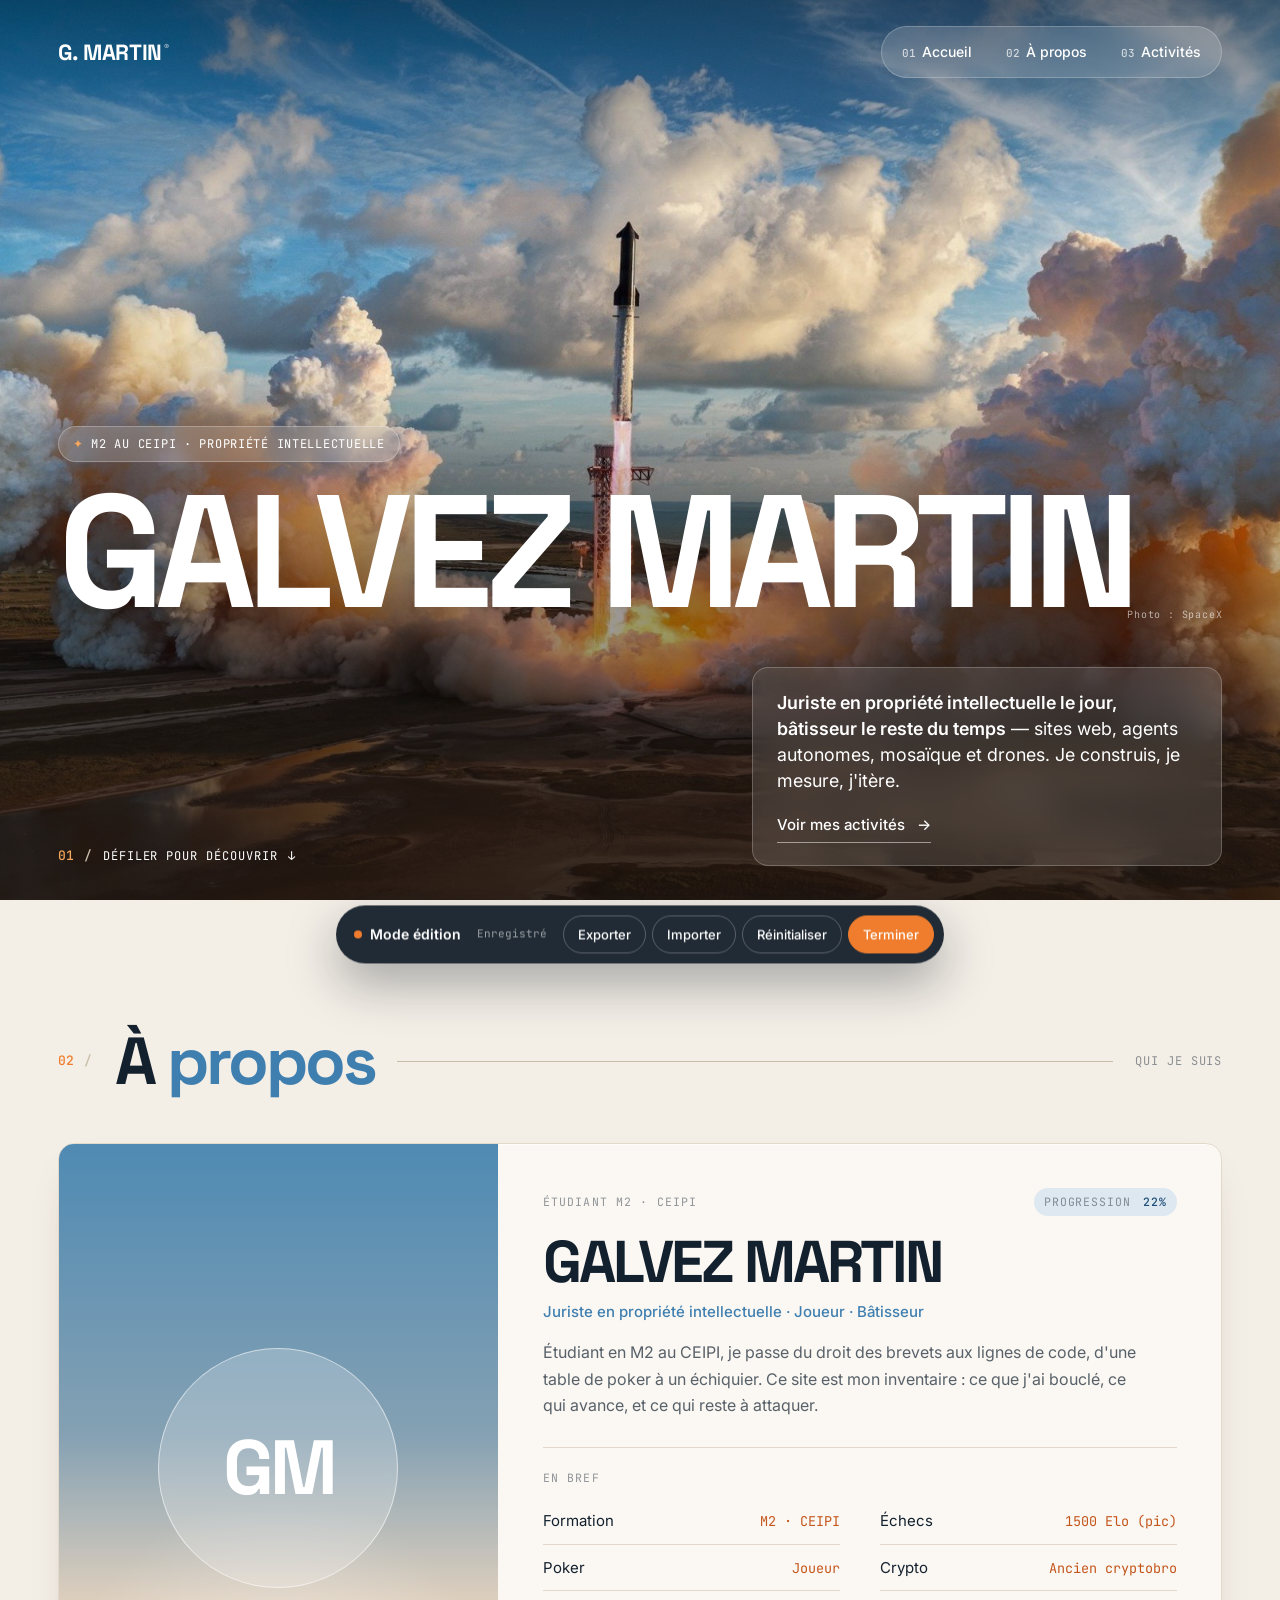
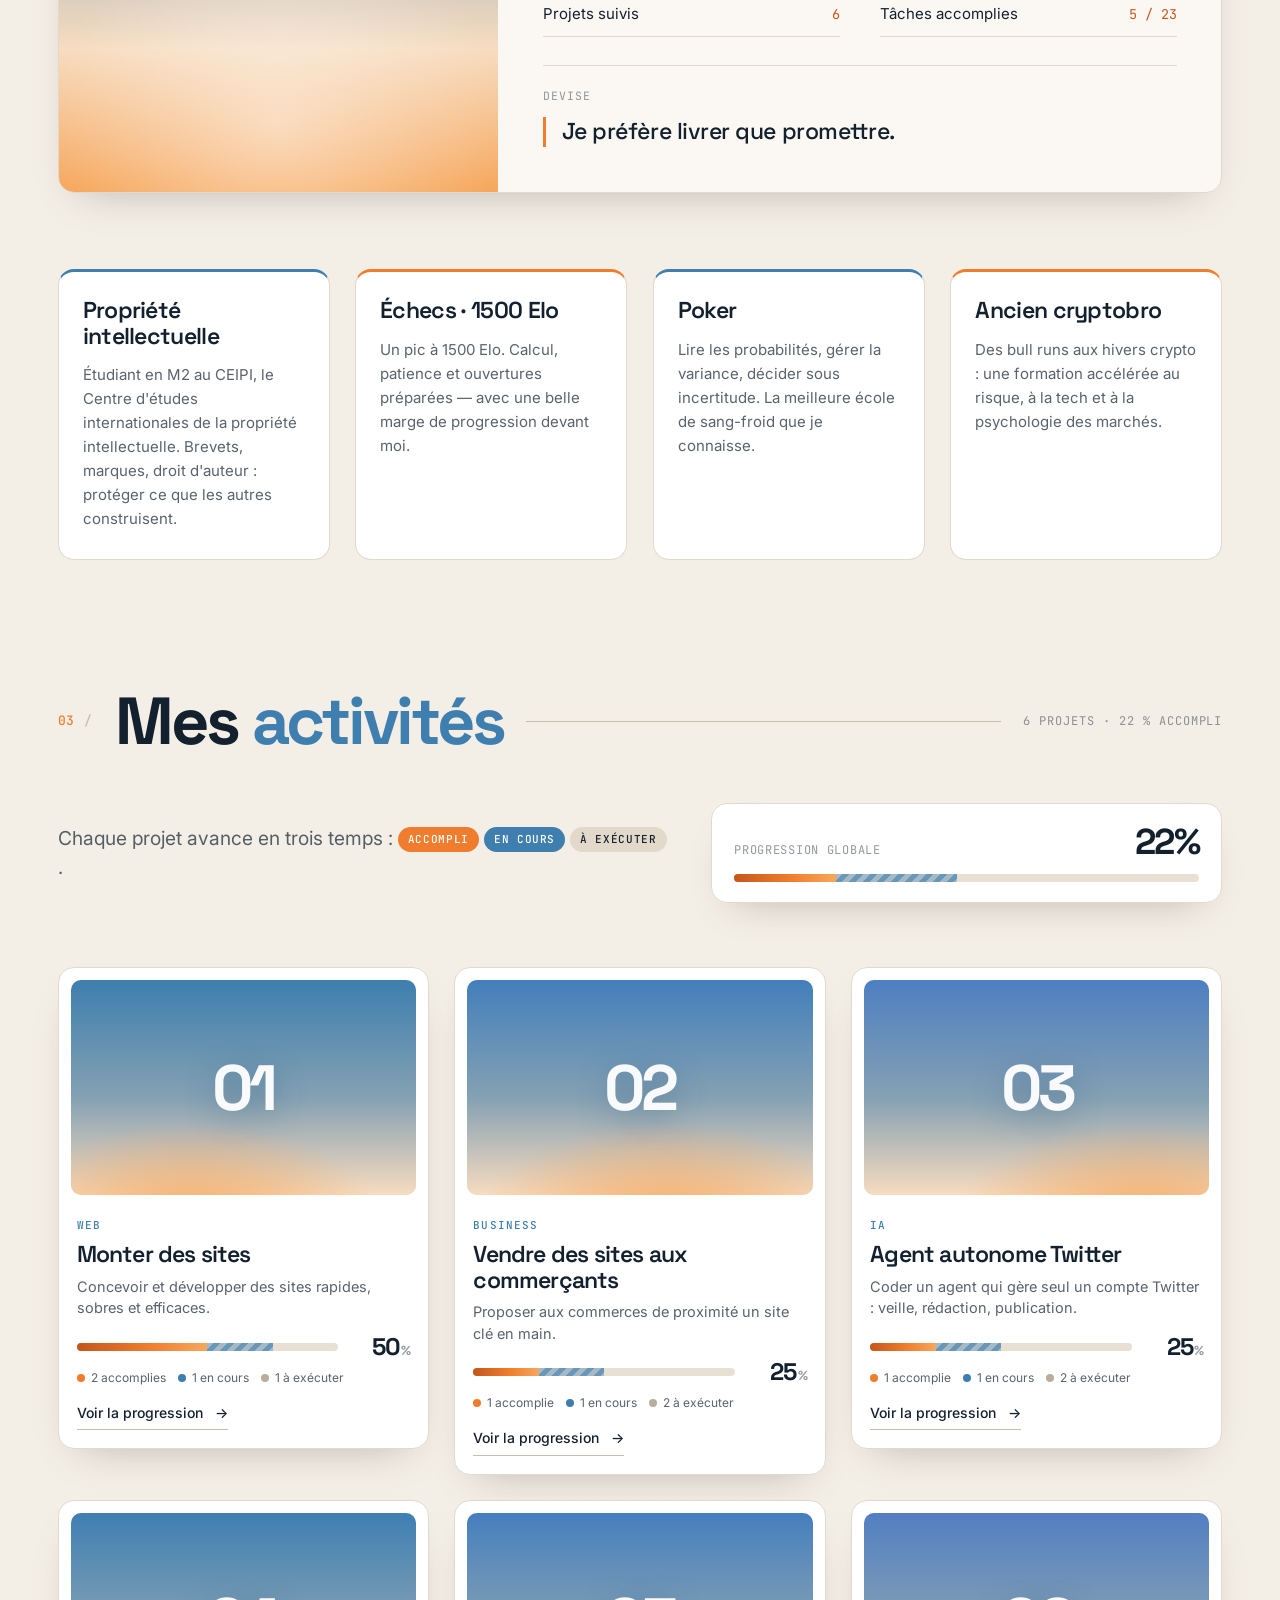
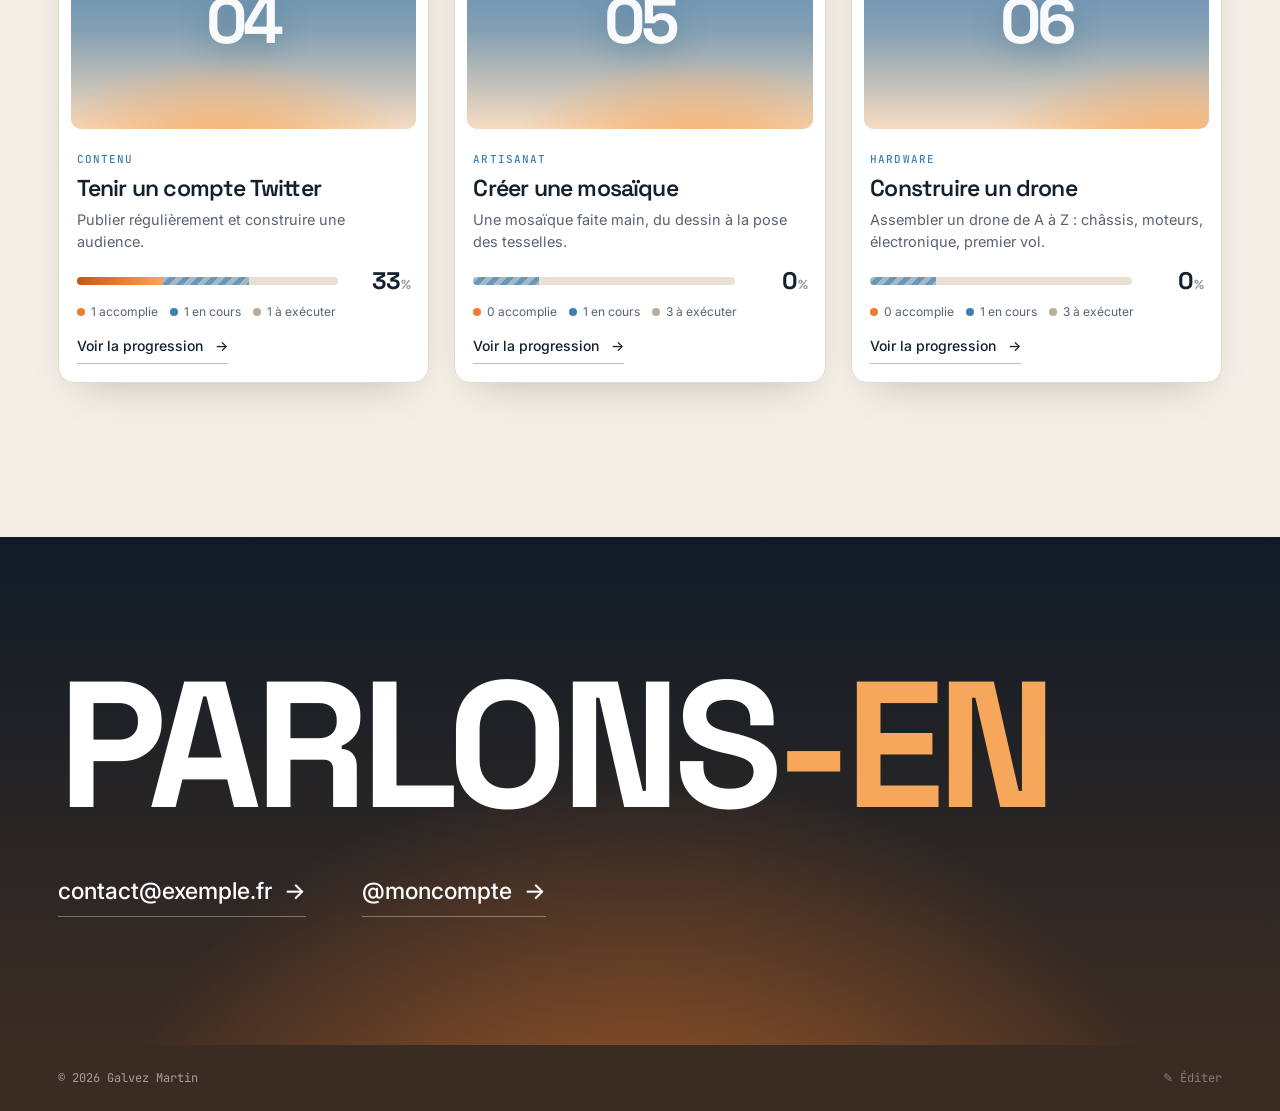
==== commit bd7f1492: "Textes : retire la phrase sur la jauge, nouvelle devise - Supprime « La jauge suit ce qui est réelle" ====
--- a/index.html
+++ b/index.html
@@ -8,7 +8,7 @@
   <link rel="preconnect" href="https://fonts.googleapis.com">
   <link rel="preconnect" href="https://fonts.gstatic.com" crossorigin>
   <link href="https://fonts.googleapis.com/css2?family=Space+Grotesk:wght@400;500;600;700&family=Inter:wght@300;400;500;600&family=JetBrains+Mono:wght@400;500&display=swap" rel="stylesheet">
-  <link rel="stylesheet" href="css/style.css">
+  <link rel="stylesheet" href="css/style.css?v=8">
 </head>
 <body>
   <!-- HERO -->
@@ -85,7 +85,7 @@
       </div>
 
       <div class="activities-intro">
-        <p class="lead">Chaque projet avance en trois temps : <span class="tag tag-done">Accompli</span> <span class="tag tag-doing">En cours</span> <span class="tag tag-todo">À exécuter</span>. La jauge suit ce qui est réellement terminé.</p>
+        <p class="lead">Chaque projet avance en trois temps : <span class="tag tag-done">Accompli</span> <span class="tag tag-doing">En cours</span> <span class="tag tag-todo">À exécuter</span>.</p>
         <div class="global-progress" id="globalProgress"></div>
       </div>
 
@@ -131,7 +131,7 @@
 
   <div class="toast" id="toast" role="status" aria-live="polite"></div>
 
-  <script src="js/data.js"></script>
-  <script src="js/app.js"></script>
+  <script src="js/data.js?v=8"></script>
+  <script src="js/app.js?v=8"></script>
 </body>
 </html>
--- a/css/style.css
+++ b/css/style.css
@@ -63,13 +63,13 @@
   position: absolute;
   inset: 0;
   z-index: -2;
-  background: url('../assets/hero.jpg') center 42% / cover no-repeat;
+  background: url('../assets/hero.jpg?v=8') center 42% / cover no-repeat;
   transform: scale(1.06);
   animation: liftoff 2.4s var(--ease) forwards;
 }
 @keyframes liftoff { to { transform: scale(1); } }
 @media (max-width: 700px) {
-  .hero-photo { background-image: url('../assets/hero-small.jpg'); background-position: 48% center; }
+  .hero-photo { background-image: url('../assets/hero-small.jpg?v=8'); background-position: 48% center; }
 }
 .hero-shade {
   position: absolute;
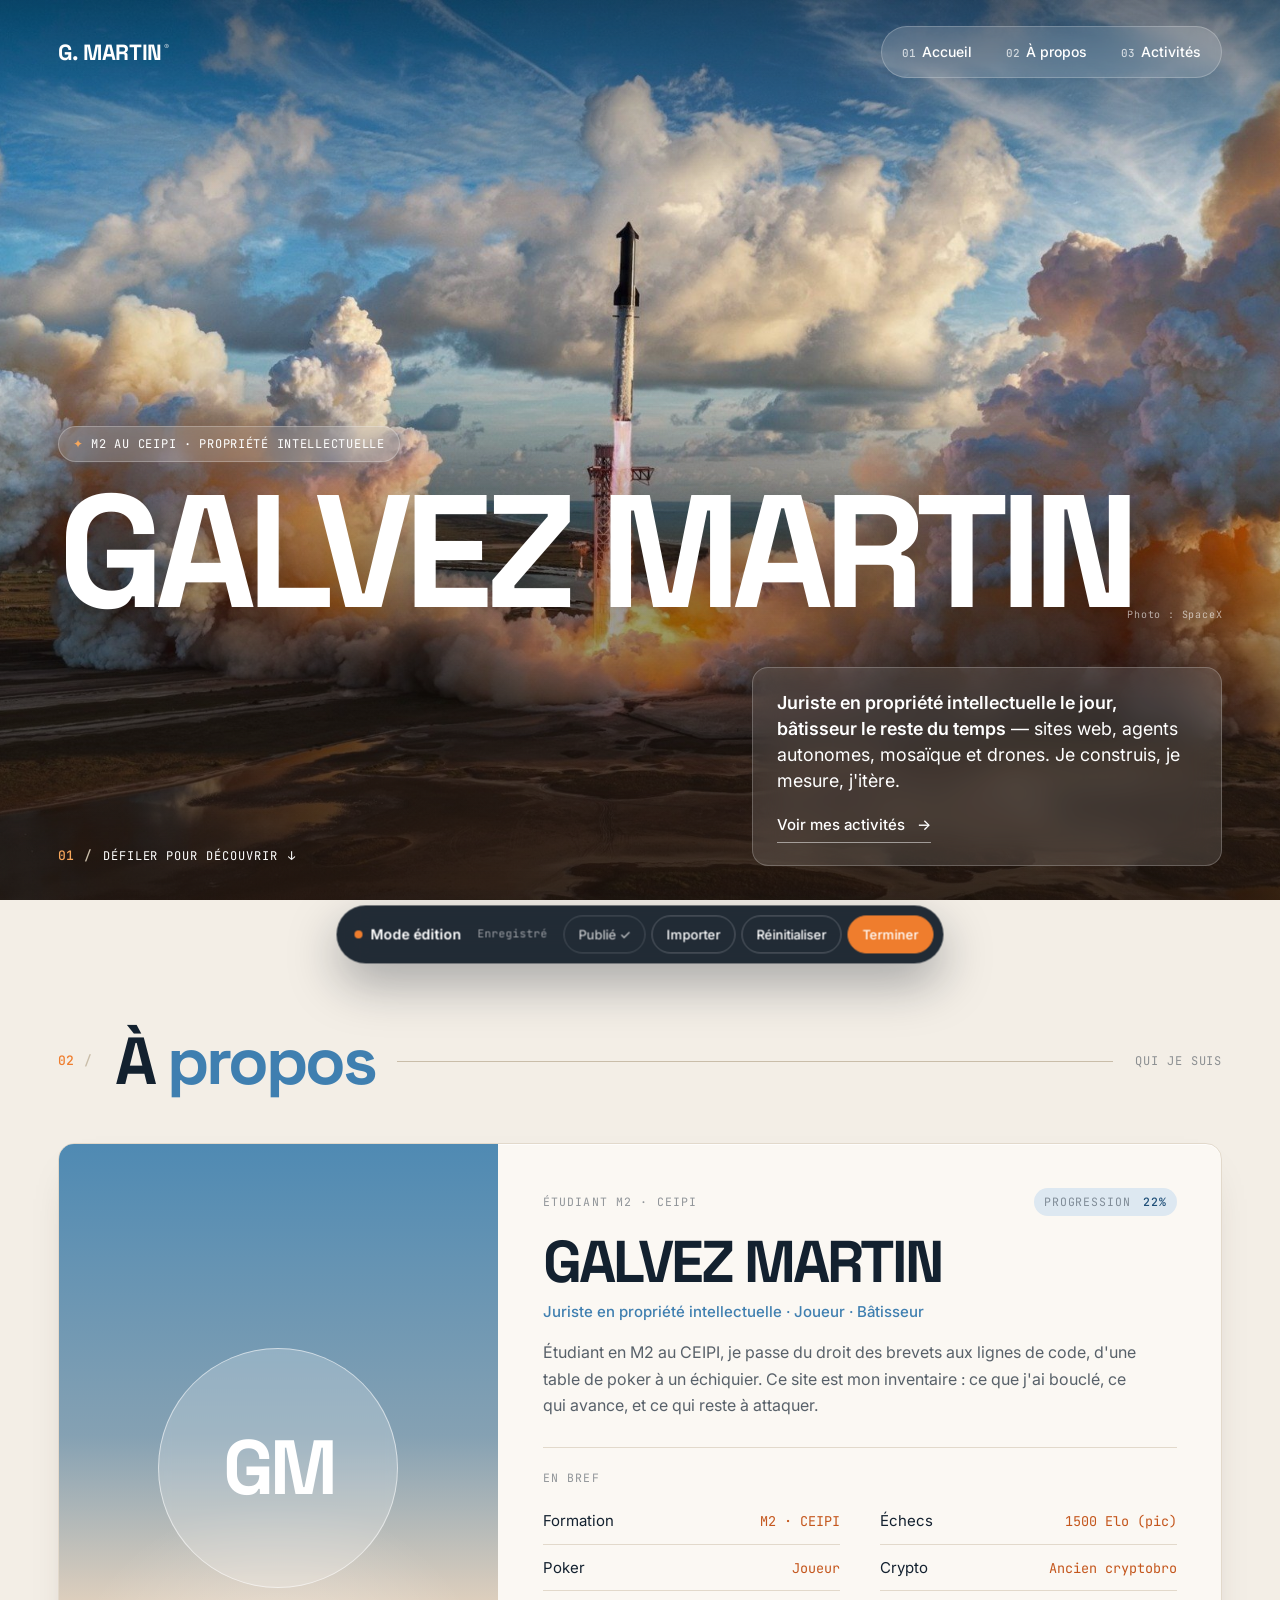
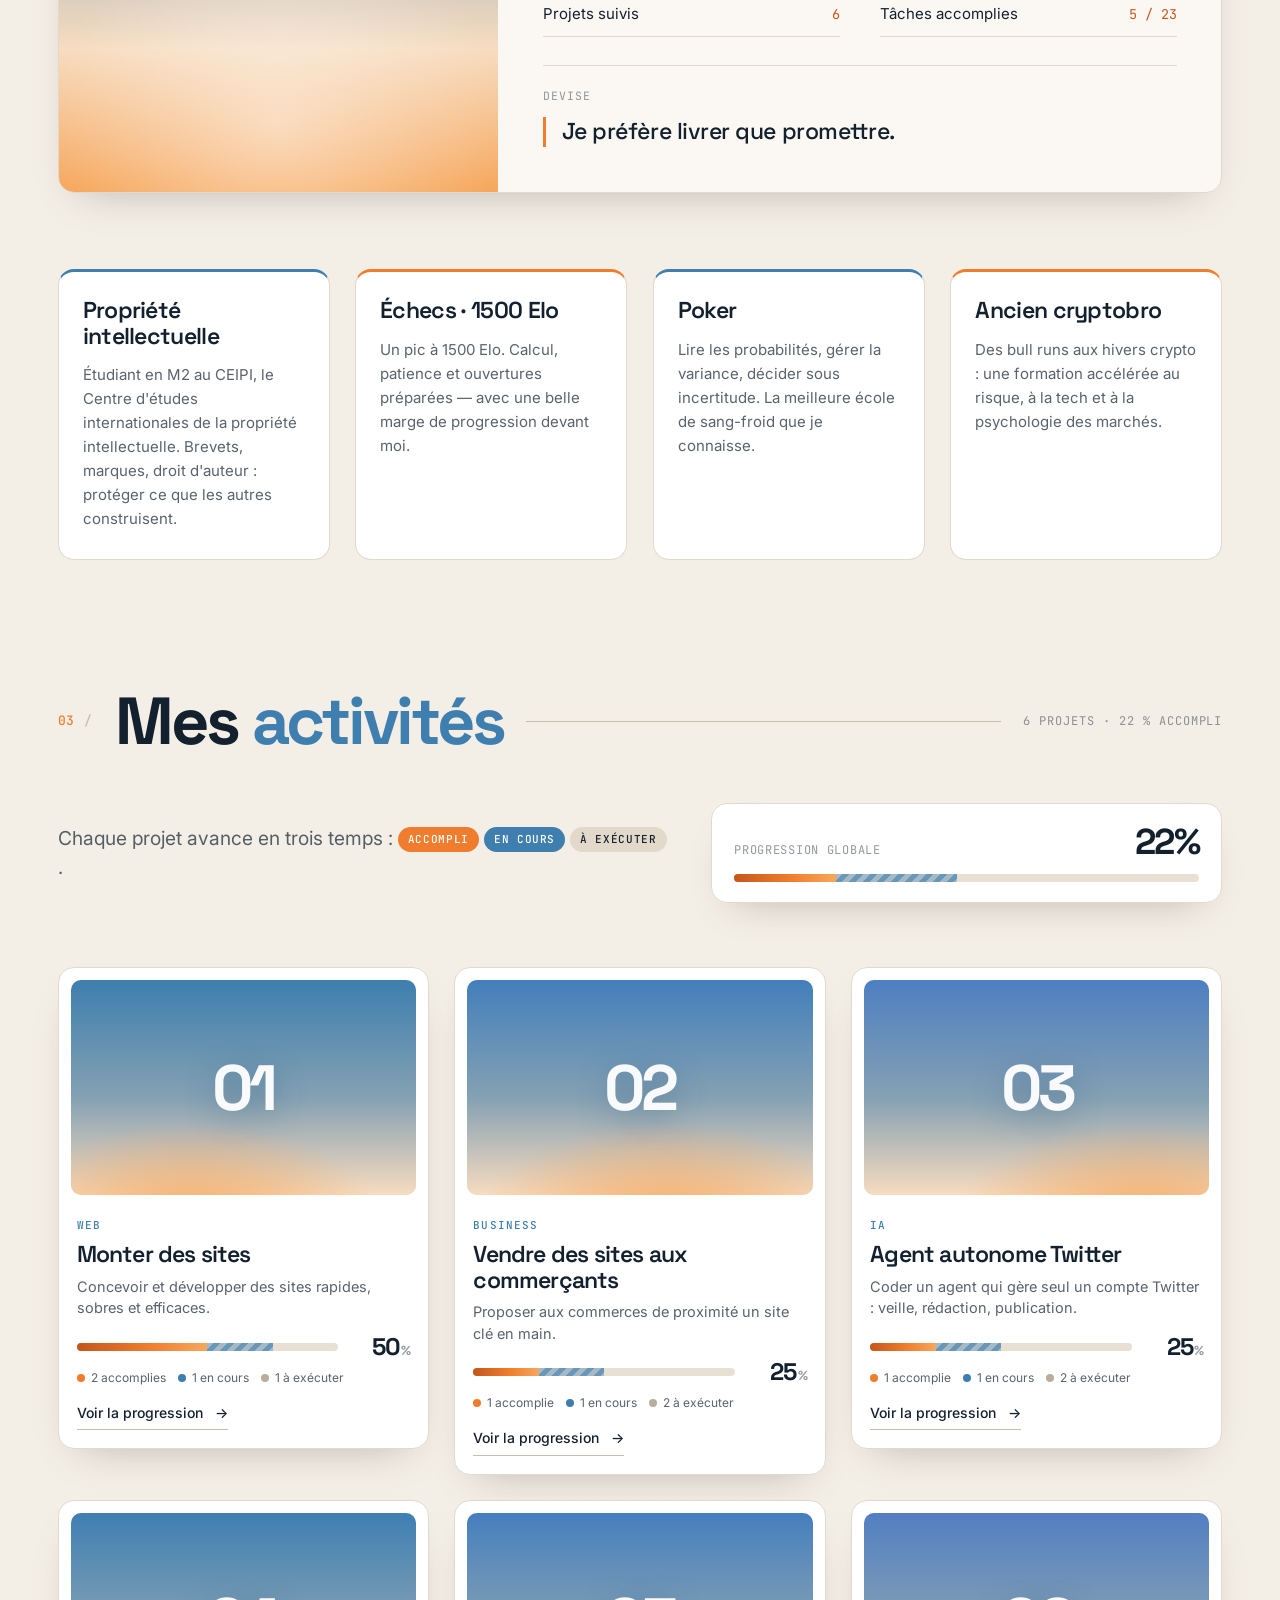
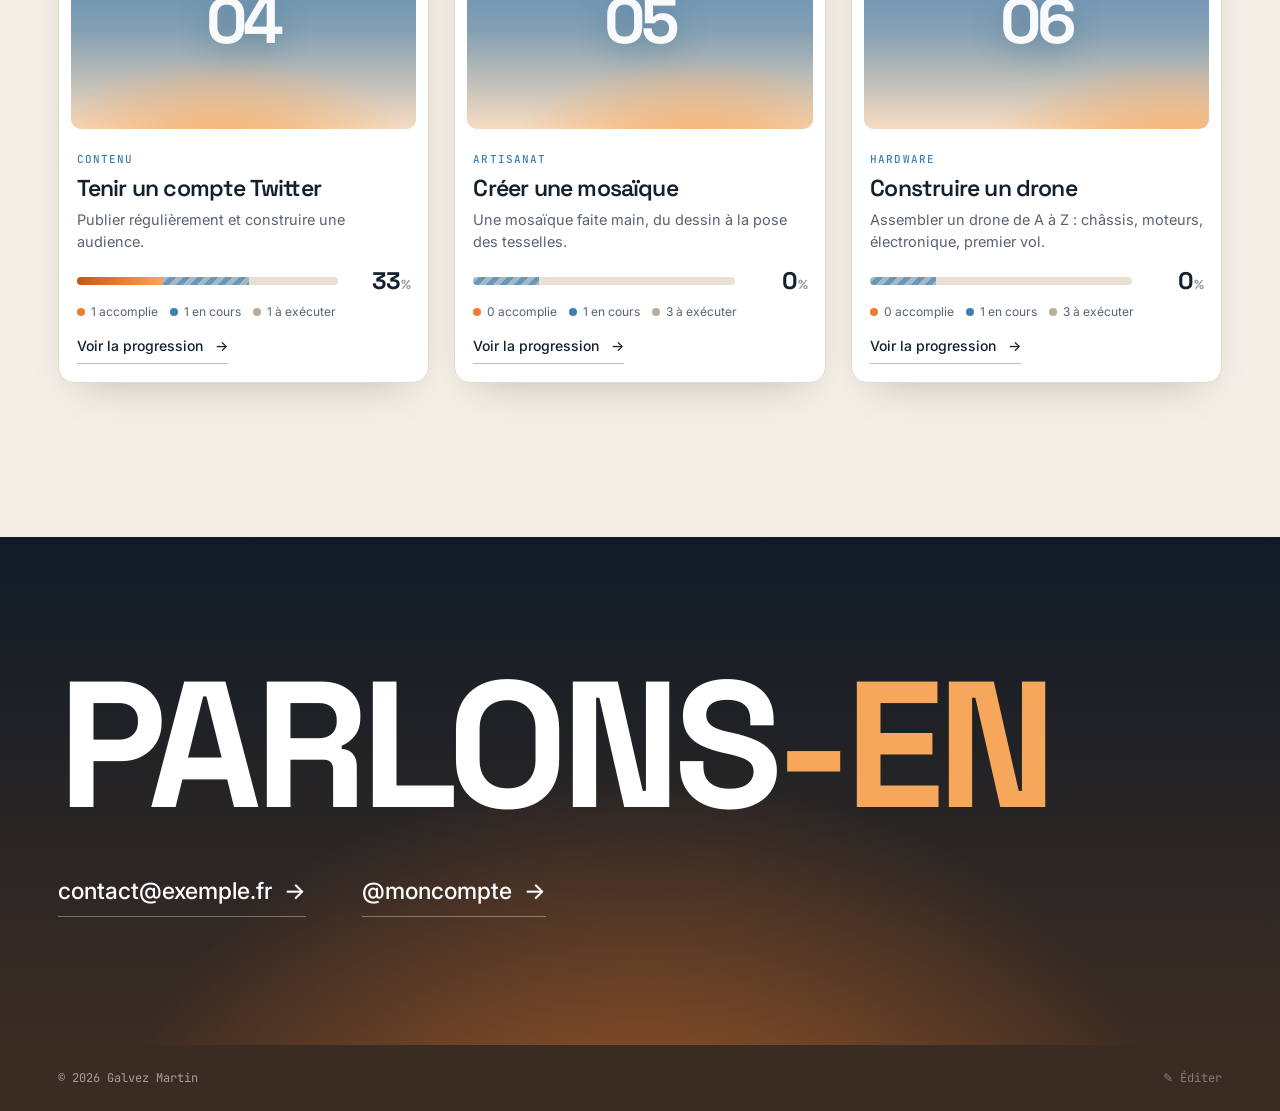
==== commit 907d436f: "Publication : bouton « Publier » guidé et indicateur de modifications non publiées Les photos et tâc" ====
--- a/index.html
+++ b/index.html
@@ -8,7 +8,7 @@
   <link rel="preconnect" href="https://fonts.googleapis.com">
   <link rel="preconnect" href="https://fonts.gstatic.com" crossorigin>
   <link href="https://fonts.googleapis.com/css2?family=Space+Grotesk:wght@400;500;600;700&family=Inter:wght@300;400;500;600&family=JetBrains+Mono:wght@400;500&display=swap" rel="stylesheet">
-  <link rel="stylesheet" href="css/style.css?v=8">
+  <link rel="stylesheet" href="css/style.css?v=9">
 </head>
 <body>
   <!-- HERO -->
@@ -114,7 +114,7 @@
     <span class="editbar-title"><span class="dot"></span> Mode édition</span>
     <span class="editbar-status" id="saveStatus">Enregistré</span>
     <div class="editbar-actions">
-      <button class="btn btn-small" id="exportBtn" type="button" title="Télécharger data.js à placer dans le dossier js/ pour publier">Exporter</button>
+      <button class="btn btn-small" id="exportBtn" type="button" title="Mettre en ligne les modifications">Publier</button>
       <label class="btn btn-small" title="Recharger une sauvegarde (data.js ou .json)">Importer<input type="file" id="importInput" accept=".js,.json,application/json,text/javascript" hidden></label>
       <button class="btn btn-small btn-danger" id="resetBtn" type="button" title="Effacer les modifications locales">Réinitialiser</button>
       <button class="btn btn-small btn-solid" id="exitEdit" type="button">Terminer</button>
@@ -131,7 +131,7 @@
 
   <div class="toast" id="toast" role="status" aria-live="polite"></div>
 
-  <script src="js/data.js?v=8"></script>
-  <script src="js/app.js?v=8"></script>
+  <script src="js/data.js?v=9"></script>
+  <script src="js/app.js?v=9"></script>
 </body>
 </html>
--- a/css/style.css
+++ b/css/style.css
@@ -63,13 +63,13 @@
   position: absolute;
   inset: 0;
   z-index: -2;
-  background: url('../assets/hero.jpg?v=8') center 42% / cover no-repeat;
+  background: url('../assets/hero.jpg?v=9') center 42% / cover no-repeat;
   transform: scale(1.06);
   animation: liftoff 2.4s var(--ease) forwards;
 }
 @keyframes liftoff { to { transform: scale(1); } }
 @media (max-width: 700px) {
-  .hero-photo { background-image: url('../assets/hero-small.jpg?v=8'); background-position: 48% center; }
+  .hero-photo { background-image: url('../assets/hero-small.jpg?v=9'); background-position: 48% center; }
 }
 .hero-shade {
   position: absolute;
@@ -798,3 +798,23 @@
 @media (max-width: 520px) {
   .activities { grid-template-columns: 1fr; }
 }
+
+/* ============ Publication ============ */
+body.unpublished #exportBtn { background: var(--flame); border-color: var(--flame); }
+body:not(.unpublished) #exportBtn { opacity: .7; }
+.publish-dialog {
+  width: min(560px, calc(100vw - 32px));
+  border: 0;
+  border-radius: var(--radius);
+  padding: 0;
+  background: var(--bg-2);
+  color: var(--ink);
+  box-shadow: 0 30px 80px rgba(16, 27, 39, .4);
+}
+.publish-dialog::backdrop { background: rgba(16, 27, 39, .6); backdrop-filter: blur(4px); }
+.publish-inner { padding: 28px; }
+.publish-inner h2 { font-family: var(--display); font-weight: 700; font-size: 26px; letter-spacing: -0.03em; line-height: 1.1; margin: 10px 0 12px; }
+.publish-note { margin: 0 0 16px; color: var(--muted); font-size: 15px; }
+.publish-note code { font-family: var(--mono); font-size: 13px; background: var(--line); padding: 1px 5px; border-radius: 4px; }
+.publish-steps { margin: 0 0 22px; padding-left: 20px; display: grid; gap: 8px; font-size: 15px; }
+.publish-actions { display: flex; flex-wrap: wrap; gap: 8px; }
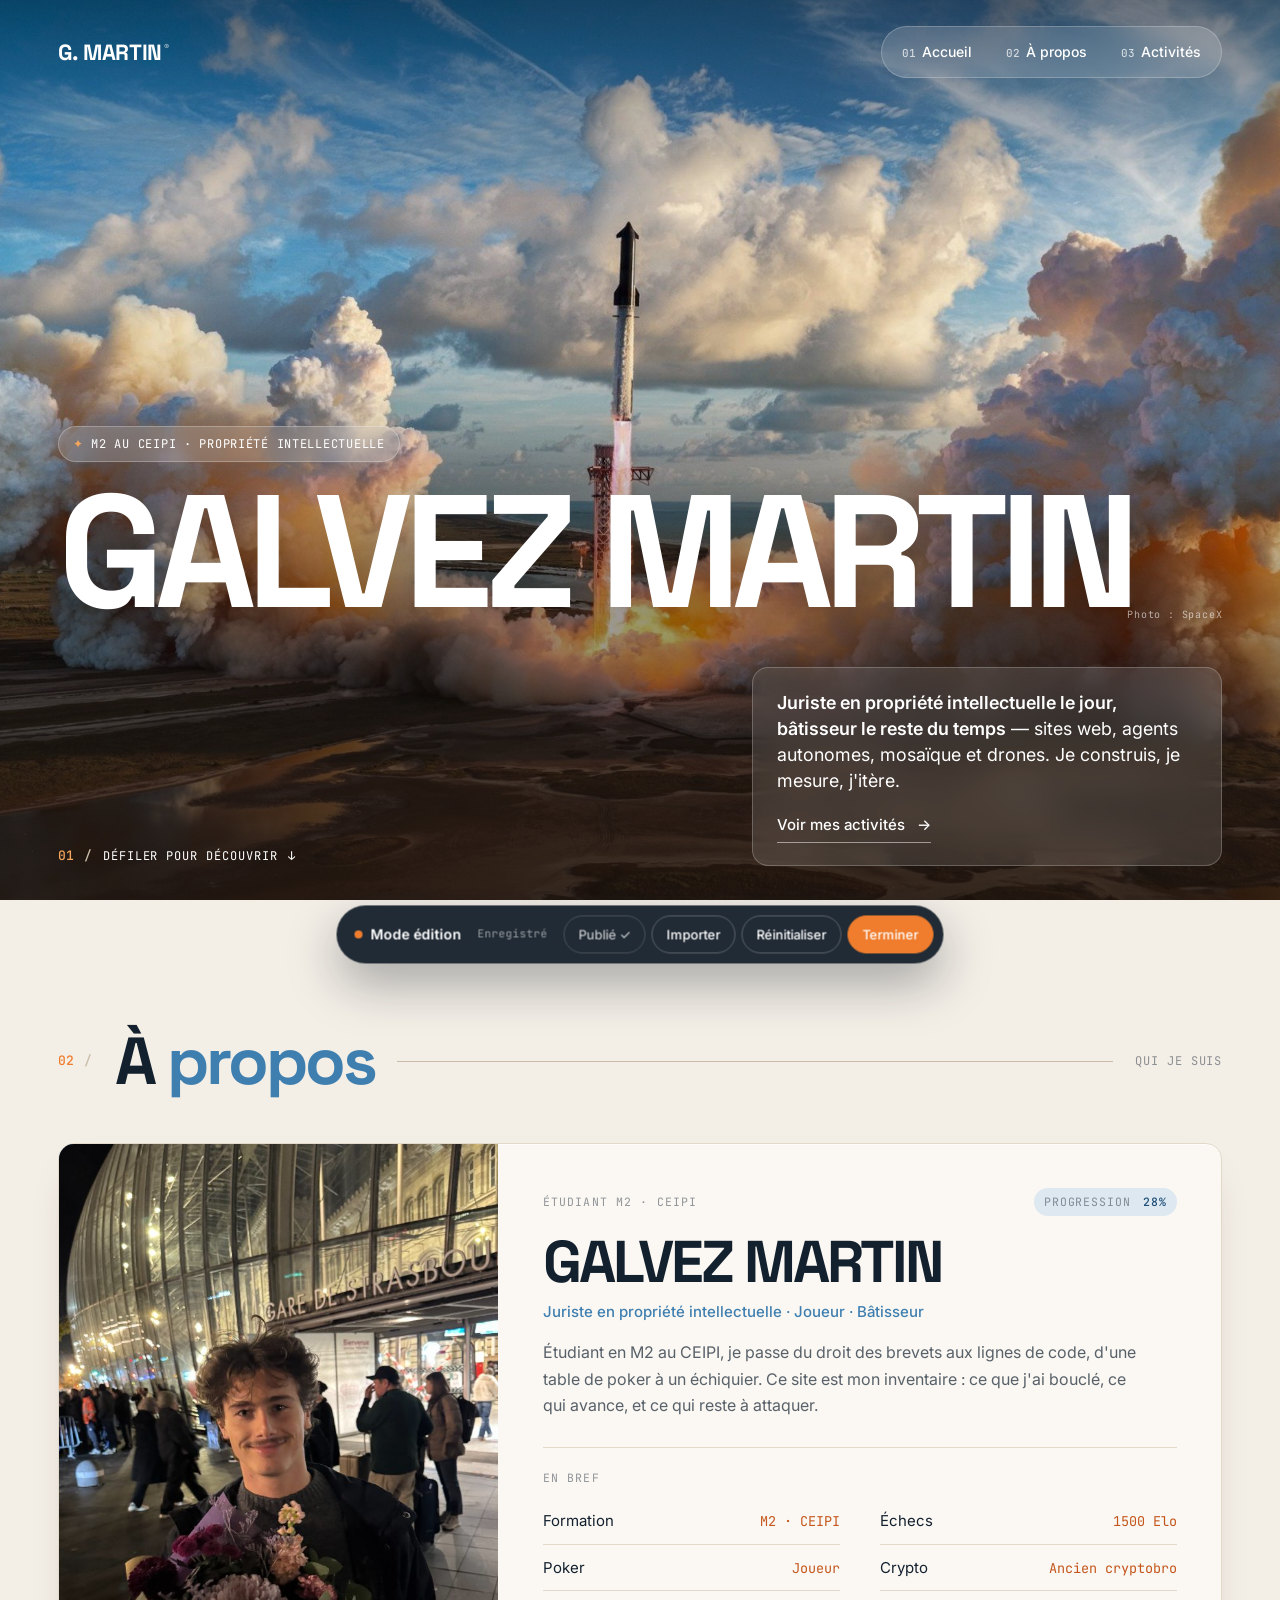
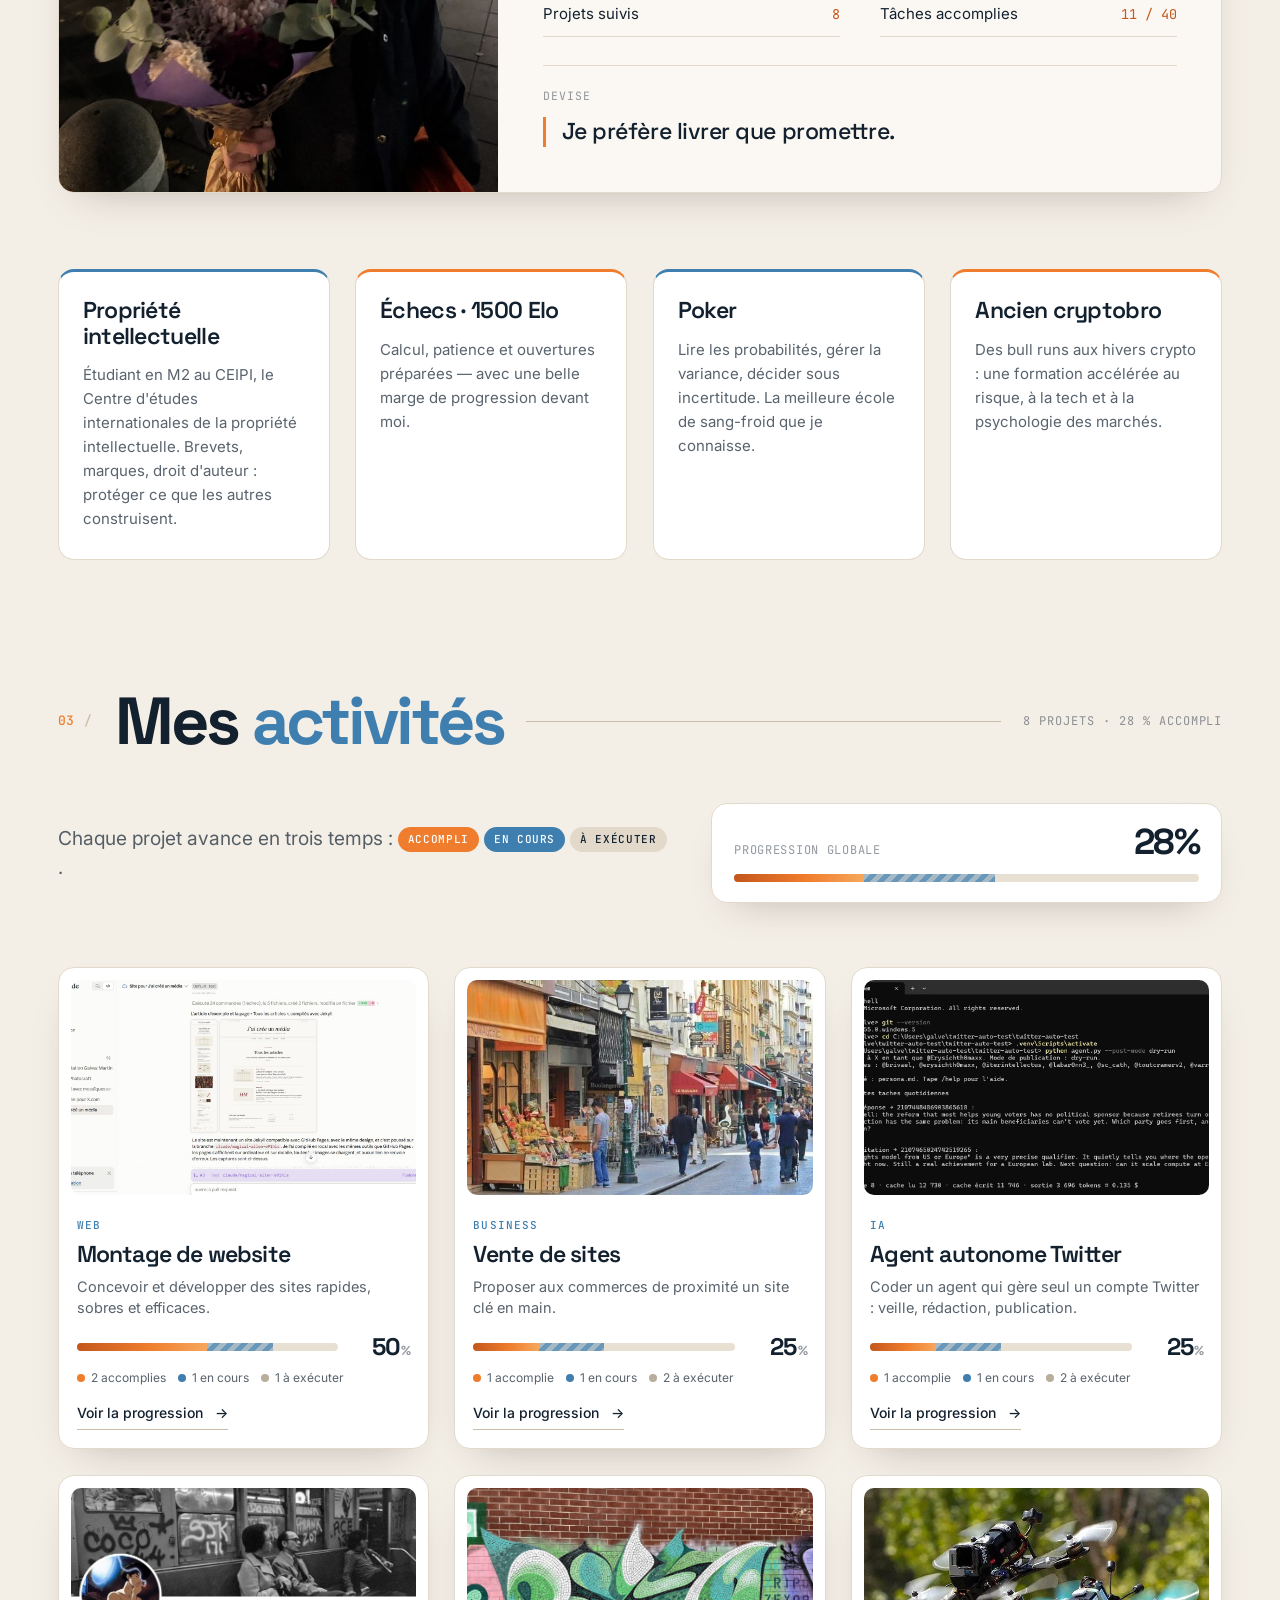
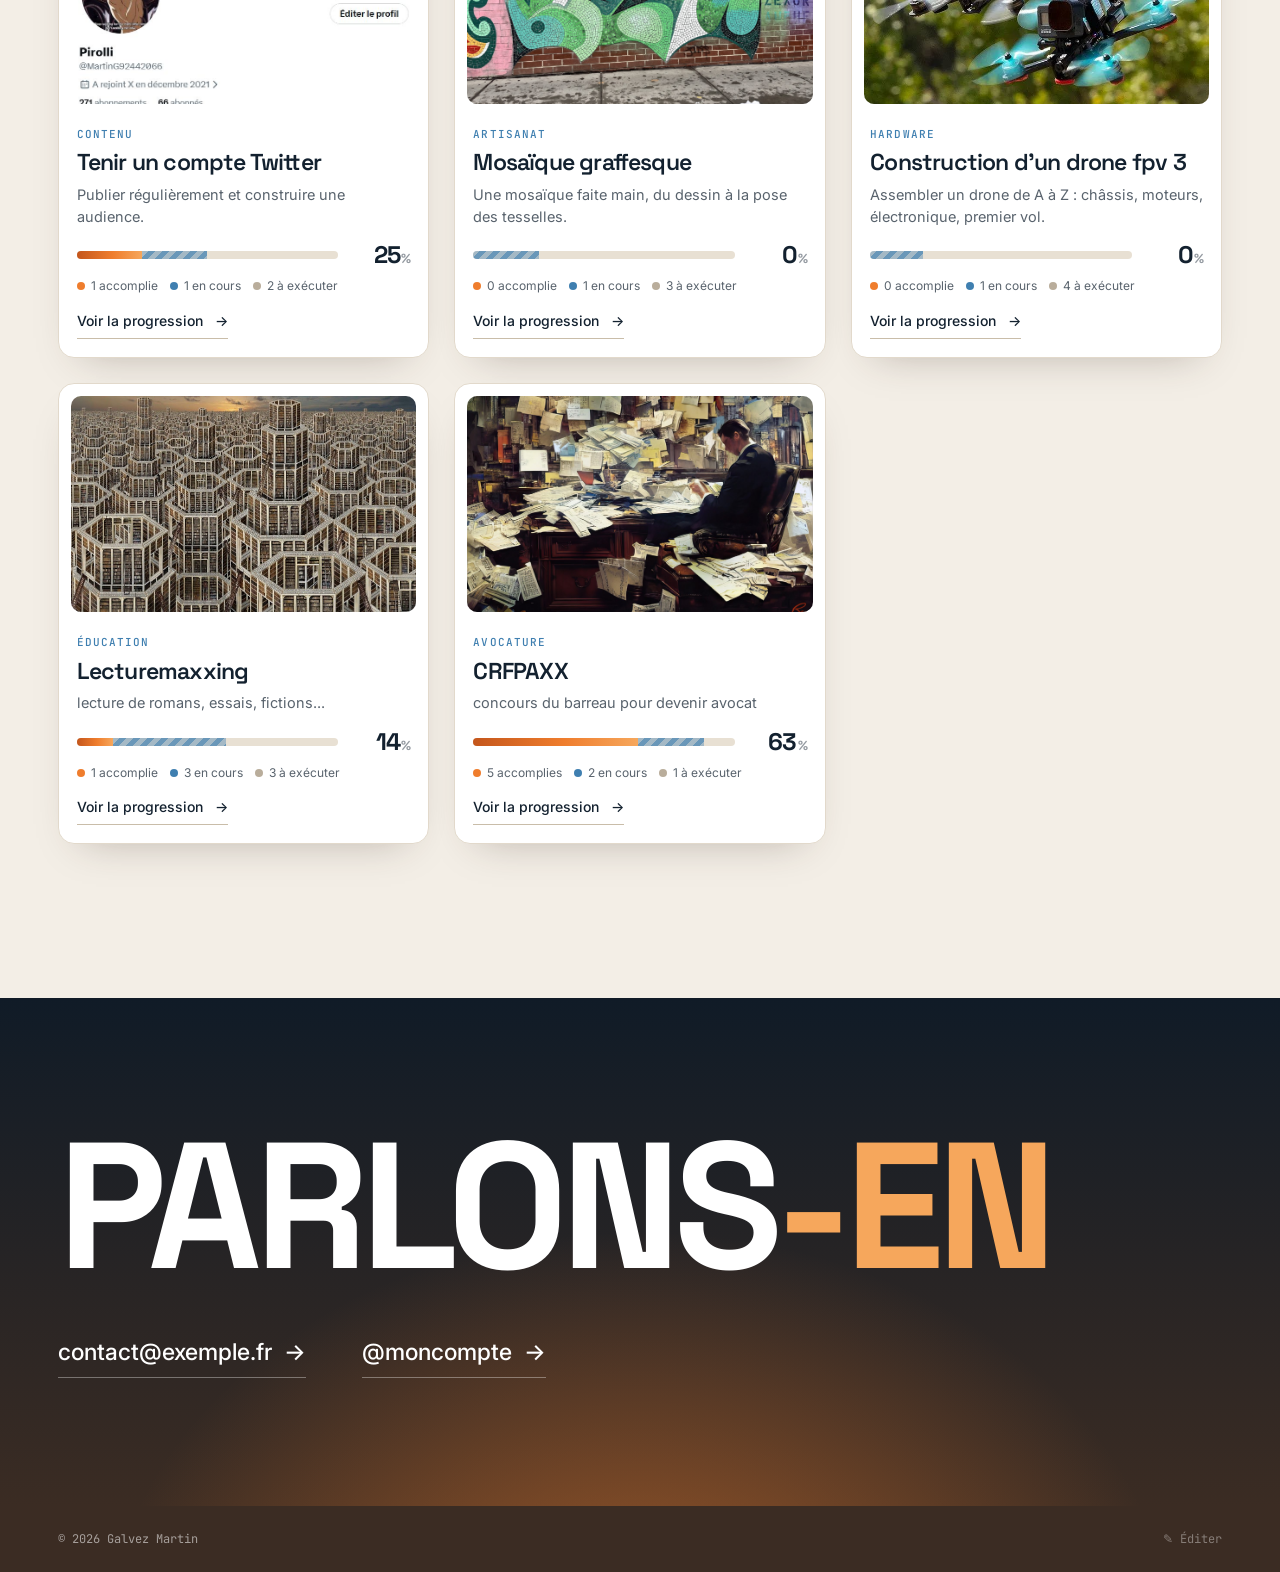
==== commit 32038c54: "Publication directe sur GitHub, photos en fichiers séparés Le dépôt manuel de data.js sur GitHub éch" ====
--- a/index.html
+++ b/index.html
@@ -8,7 +8,7 @@
   <link rel="preconnect" href="https://fonts.googleapis.com">
   <link rel="preconnect" href="https://fonts.gstatic.com" crossorigin>
   <link href="https://fonts.googleapis.com/css2?family=Space+Grotesk:wght@400;500;600;700&family=Inter:wght@300;400;500;600&family=JetBrains+Mono:wght@400;500&display=swap" rel="stylesheet">
-  <link rel="stylesheet" href="css/style.css?v=9">
+  <link rel="stylesheet" href="css/style.css?v=10">
 </head>
 <body>
   <!-- HERO -->
@@ -131,7 +131,7 @@
 
   <div class="toast" id="toast" role="status" aria-live="polite"></div>
 
-  <script src="js/data.js?v=9"></script>
-  <script src="js/app.js?v=9"></script>
+  <script src="js/data.js?v=10"></script>
+  <script src="js/app.js?v=10"></script>
 </body>
 </html>
--- a/css/style.css
+++ b/css/style.css
@@ -63,13 +63,13 @@
   position: absolute;
   inset: 0;
   z-index: -2;
-  background: url('../assets/hero.jpg?v=9') center 42% / cover no-repeat;
+  background: url('../assets/hero.jpg?v=10') center 42% / cover no-repeat;
   transform: scale(1.06);
   animation: liftoff 2.4s var(--ease) forwards;
 }
 @keyframes liftoff { to { transform: scale(1); } }
 @media (max-width: 700px) {
-  .hero-photo { background-image: url('../assets/hero-small.jpg?v=9'); background-position: 48% center; }
+  .hero-photo { background-image: url('../assets/hero-small.jpg?v=10'); background-position: 48% center; }
 }
 .hero-shade {
   position: absolute;
@@ -818,3 +818,16 @@
 .publish-note code { font-family: var(--mono); font-size: 13px; background: var(--line); padding: 1px 5px; border-radius: 4px; }
 .publish-steps { margin: 0 0 22px; padding-left: 20px; display: grid; gap: 8px; font-size: 15px; }
 .publish-actions { display: flex; flex-wrap: wrap; gap: 8px; }
+.text-btn { border: 0; background: none; padding: 0; color: var(--sky-deep); text-decoration: underline; cursor: pointer; font-size: inherit; }
+.token-help { margin: 4px 0 6px; padding: 16px; border-radius: 12px; background: var(--paper); border: 1px solid var(--line); font-size: 14.5px; }
+.token-help p { margin: 0 0 10px; }
+.token-help a { color: var(--sky-deep); text-decoration: underline; }
+.token-help .publish-steps { margin-bottom: 14px; font-size: 14px; }
+.token-input { width: 100%; padding: 11px 12px; border-radius: 10px; border: 1px solid var(--line-strong); background: var(--bg-2); font-family: var(--mono); font-size: 13px; }
+.token-input:focus { outline: none; border-color: var(--sky); }
+.token-remember { display: flex; align-items: center; gap: 8px; margin-top: 10px; font-size: 13.5px; color: var(--muted); }
+.publish-status { min-height: 1.4em; margin: 12px 0; font-size: 14px; color: var(--muted); }
+.publish-status.ok { color: #2f7a3b; font-weight: 500; }
+.publish-status.error { color: #c22; font-weight: 500; }
+.publish-backup { margin: 16px 0 0; font-size: 13px; color: var(--faint); }
+.publish-dialog.busy .btn { pointer-events: none; opacity: .6; }
